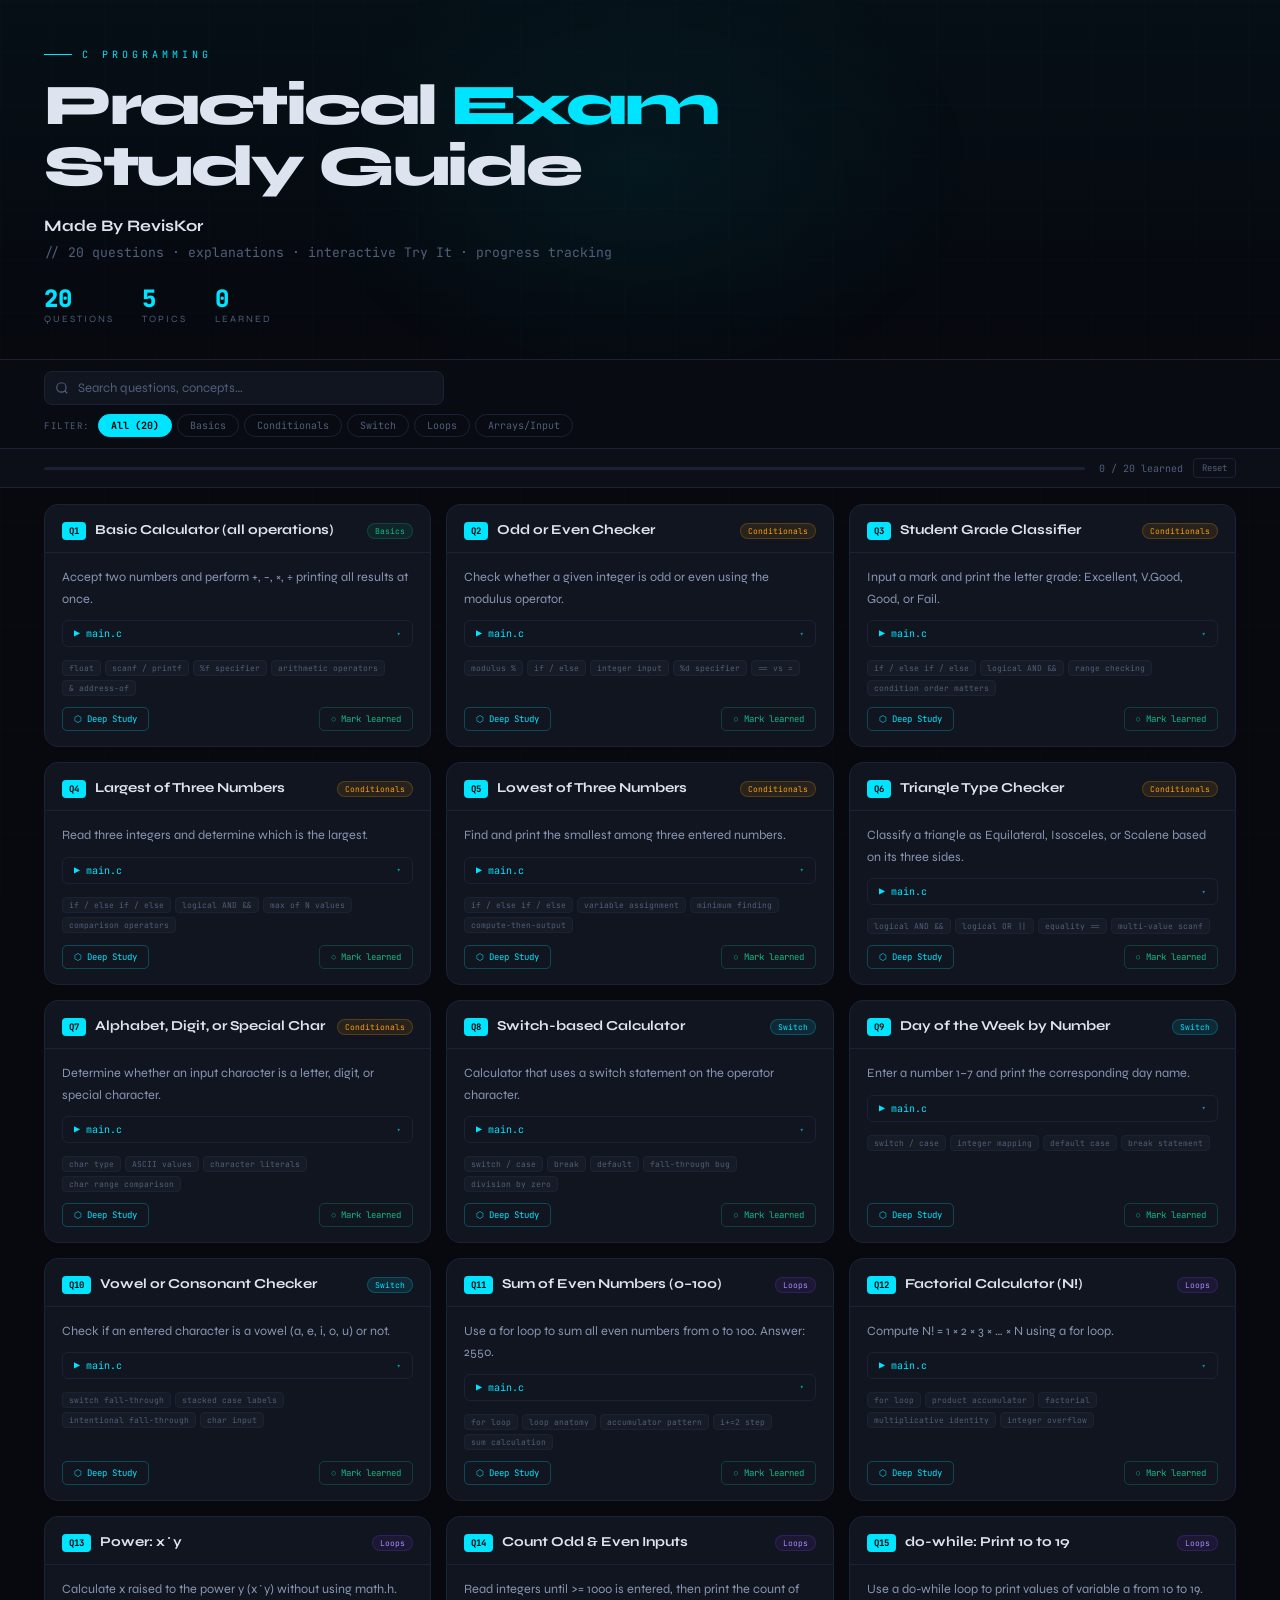
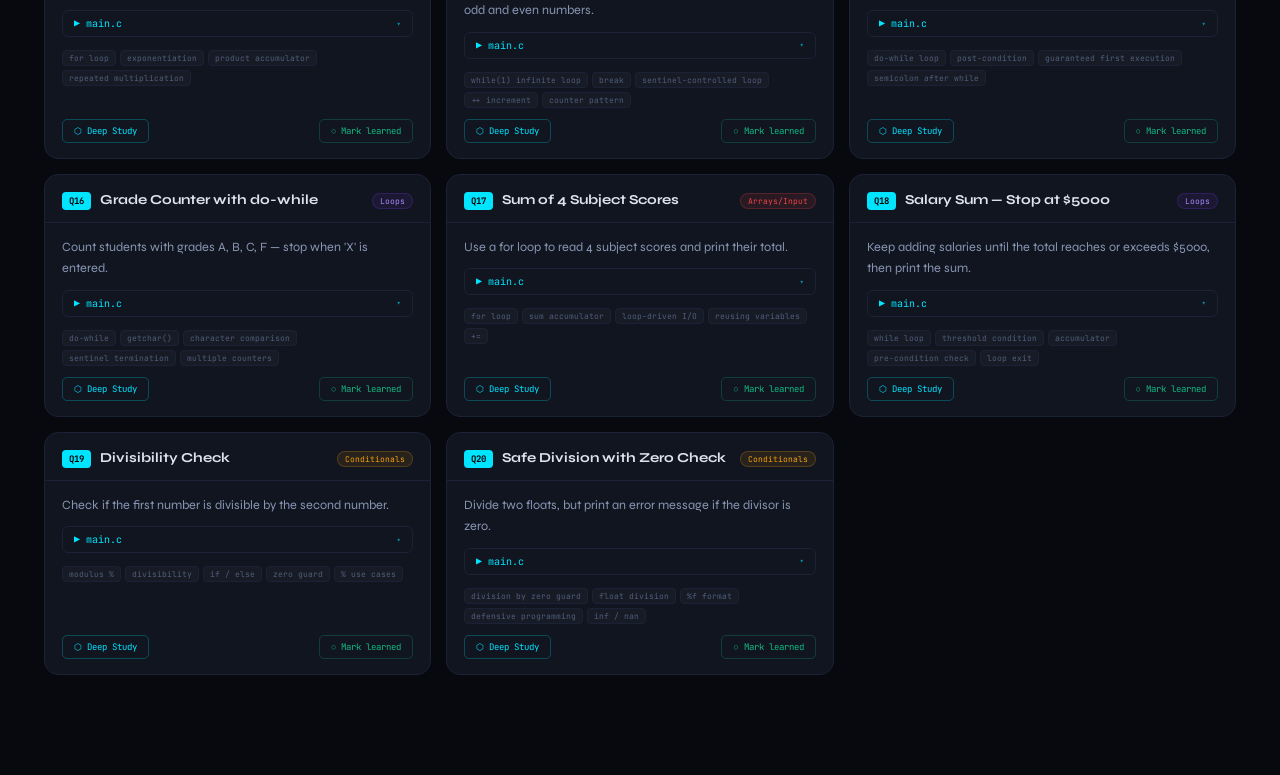
==== index.html @ c7978a9b "Rename c_interactive_web.html to index.html" ====
<!DOCTYPE html>
<html lang="en">
<head>
<meta charset="UTF-8">
<meta name="viewport" content="width=device-width, initial-scale=1.0, maximum-scale=1.0, user-scalable=no">
<title>C Programming — Practical Exam Study Guide</title>
<link rel="preconnect" href="https://fonts.googleapis.com">
<link rel="stylesheet" href="https://fonts.googleapis.com/css2?family=JetBrains+Mono:wght@300;400;600;700&family=Syne:wght@400;600;700;800&display=swap">
<style>
:root{
  --bg:#07090f;--surface:#0c0f18;--card:#111520;--border:#1c2236;--bhi:#2a344f;
  --accent:#00e5ff;--ad:rgba(0,229,255,.10);--a2:#7c3aed;--a3:#f59e0b;
  --green:#10b981;--red:#ef4444;--text:#dde4f0;--t2:#8896b3;--muted:#4f5e7a;
  --cbg:#070910;--r:14px;--rs:8px;
}
*{margin:0;padding:0;box-sizing:border-box}
html{scroll-behavior:smooth}
body{background:var(--bg);color:var(--text);font-family:'Syne',system-ui,sans-serif;min-height:100vh;overflow-x:hidden;-webkit-font-smoothing:antialiased;}
body::before{content:'';position:fixed;inset:0;background-image:linear-gradient(rgba(0,229,255,.016) 1px,transparent 1px),linear-gradient(90deg,rgba(0,229,255,.016) 1px,transparent 1px);background-size:52px 52px;pointer-events:none;z-index:0;}
body::after{content:'';position:fixed;top:-80px;left:50%;transform:translateX(-50%);width:700px;height:500px;background:radial-gradient(ellipse,rgba(0,229,255,.055) 0%,transparent 68%);pointer-events:none;z-index:0;}

/* HEADER */
header{position:relative;z-index:10;padding:48px 44px 34px;border-bottom:1px solid var(--border);background:linear-gradient(180deg,rgba(0,229,255,.03) 0%,transparent 100%);}
.eyebrow{font-family:'JetBrains Mono',monospace;font-size:10px;color:var(--accent);letter-spacing:4px;text-transform:uppercase;margin-bottom:14px;display:flex;align-items:center;gap:10px;}
.eyebrow::before{content:'';width:28px;height:1px;background:var(--accent);}
h1{font-size:clamp(2rem,5.5vw,3.6rem);font-weight:800;line-height:1.06;letter-spacing:-2.5px;}
h1 em{color:var(--accent);font-style:normal;}
.subtitle{margin-top:9px;color:var(--muted);font-size:.82rem;font-family:'JetBrains Mono',monospace;}
.stats-row{display:flex;gap:28px;margin-top:26px;flex-wrap:wrap;}
.stat{display:flex;flex-direction:column;gap:2px;}
.stat-num{font-size:1.5rem;font-weight:800;color:var(--accent);font-family:'JetBrains Mono',monospace;line-height:1;}
.stat-label{font-size:.6rem;color:var(--muted);letter-spacing:2px;text-transform:uppercase;}

/* TOOLBAR */
.toolbar{position:sticky;top:0;z-index:50;padding:11px 44px;border-bottom:1px solid var(--border);background:rgba(10,12,20,.94);backdrop-filter:blur(22px);-webkit-backdrop-filter:blur(22px);display:flex;flex-direction:column;gap:9px;}
.toolbar-top{display:flex;align-items:center;gap:8px;}
.search-wrap{position:relative;flex:1;max-width:400px;}
.search-wrap svg{position:absolute;left:11px;top:50%;transform:translateY(-50%);width:14px;height:14px;color:var(--muted);pointer-events:none;}
.search-input{width:100%;padding:8px 14px 8px 33px;background:var(--card);border:1px solid var(--border);border-radius:var(--rs);color:var(--text);font-family:'Syne',sans-serif;font-size:13px;outline:none;transition:border-color .2s,box-shadow .2s;}
.search-input::placeholder{color:var(--muted);}
.search-input:focus{border-color:var(--accent);box-shadow:0 0 0 2px var(--ad);}
.clear-btn{padding:7px 12px;background:transparent;border:1px solid var(--border);border-radius:var(--rs);color:var(--muted);font-family:'JetBrains Mono',monospace;font-size:10px;cursor:pointer;transition:all .2s;white-space:nowrap;display:none;align-items:center;gap:4px;}
.clear-btn.visible{display:flex;}
.clear-btn:hover{border-color:var(--red);color:var(--red);}
.filter-row{display:flex;gap:5px;flex-wrap:wrap;align-items:center;}
.filter-label{font-family:'JetBrains Mono',monospace;font-size:9px;color:var(--muted);letter-spacing:1.5px;margin-right:3px;}
.filter-btn{font-family:'JetBrains Mono',monospace;font-size:10px;padding:4px 12px;border-radius:20px;border:1px solid var(--border);background:transparent;color:var(--muted);cursor:pointer;transition:all .2s;white-space:nowrap;}
.filter-btn:hover{border-color:var(--accent);color:var(--accent);}
.filter-btn.active{background:var(--accent);color:#000;border-color:var(--accent);font-weight:700;}
.filter-btn[data-tag="basics"].active{background:#10b981;border-color:#10b981;}
.filter-btn[data-tag="conditionals"].active{background:#f59e0b;border-color:#f59e0b;}
.filter-btn[data-tag="switch"].active{background:#00e5ff;border-color:#00e5ff;}
.filter-btn[data-tag="loops"].active{background:#a78bfa;border-color:#a78bfa;}
.filter-btn[data-tag="arrays"].active{background:#ef4444;border-color:#ef4444;color:#fff;}

/* PROGRESS */
.prog-wrap{padding:0 44px;background:var(--surface);border-bottom:1px solid var(--border);position:relative;z-index:10;}
.prog-inner{display:flex;align-items:center;gap:10px;padding:9px 0;}
.prog-track{flex:1;height:3px;background:var(--border);border-radius:2px;overflow:hidden;}
.prog-fill{height:100%;background:linear-gradient(90deg,var(--accent),var(--a2));border-radius:2px;transition:width .6s cubic-bezier(.4,0,.2,1);width:0%;}
.prog-text{font-family:'JetBrains Mono',monospace;font-size:10px;color:var(--muted);white-space:nowrap;min-width:88px;text-align:right;}
.reset-btn{font-family:'JetBrains Mono',monospace;font-size:9px;padding:3px 8px;background:transparent;border:1px solid var(--border);border-radius:4px;color:var(--muted);cursor:pointer;transition:all .2s;}
.reset-btn:hover{border-color:var(--red);color:var(--red);}
.results-meta{padding:8px 44px 0;font-family:'JetBrains Mono',monospace;font-size:9.5px;color:var(--muted);position:relative;z-index:10;display:none;}

/* GRID */
main{position:relative;z-index:10;padding:16px 44px 100px;max-width:1480px;margin:0 auto;}
.grid{display:grid;grid-template-columns:repeat(auto-fill,minmax(340px,1fr));gap:15px;}
.empty-state{grid-column:1/-1;text-align:center;padding:80px 20px;color:var(--muted);font-size:.9rem;}

/* CARD */
.q-card{background:var(--card);border:1px solid var(--border);border-radius:var(--r);overflow:hidden;transition:transform .28s cubic-bezier(.22,.61,.36,1),border-color .28s,box-shadow .28s;animation:fadeUp .38s ease both;display:flex;flex-direction:column;}
.q-card:hover{transform:translateY(-3px);border-color:rgba(0,229,255,.28);box-shadow:0 0 44px rgba(0,229,255,.06);}
.q-card.learned{border-color:rgba(16,185,129,.42);}
.q-card.learned .q-num{background:var(--green);}
@keyframes fadeUp{from{opacity:0;transform:translateY(12px);}to{opacity:1;transform:translateY(0);}}
.q-header{padding:15px 17px 12px;border-bottom:1px solid var(--border);display:flex;align-items:flex-start;gap:9px;}
.q-num{font-family:'JetBrains Mono',monospace;font-size:9px;font-weight:700;background:var(--accent);color:#000;padding:3px 7px;border-radius:4px;flex-shrink:0;margin-top:2px;transition:background .3s;}
.q-title{font-size:.855rem;font-weight:700;line-height:1.4;flex:1;}
.q-tag{font-family:'JetBrains Mono',monospace;font-size:8px;padding:2px 7px;border-radius:20px;flex-shrink:0;margin-top:3px;white-space:nowrap;}
.tag-basics{background:rgba(16,185,129,.1);color:#10b981;border:1px solid rgba(16,185,129,.22);}
.tag-conditionals{background:rgba(245,158,11,.1);color:#f59e0b;border:1px solid rgba(245,158,11,.22);}
.tag-loops{background:rgba(124,58,237,.1);color:#a78bfa;border:1px solid rgba(124,58,237,.22);}
.tag-switch{background:rgba(0,229,255,.1);color:var(--accent);border:1px solid rgba(0,229,255,.22);}
.tag-arrays{background:rgba(239,68,68,.1);color:#ef4444;border:1px solid rgba(239,68,68,.22);}
.q-body{padding:13px 17px 15px;display:flex;flex-direction:column;flex:1;}
.brief{font-size:.79rem;color:var(--t2);line-height:1.7;margin-bottom:11px;}
.code-toggle{width:100%;background:transparent;border:1px solid var(--border);color:var(--accent);font-family:'JetBrains Mono',monospace;font-size:10px;padding:6px 11px;border-radius:6px;cursor:pointer;text-align:left;display:flex;align-items:center;gap:7px;transition:all .2s;margin-bottom:6px;}
.code-toggle:hover{background:var(--ad);border-color:var(--accent);}
.code-toggle .caret{transition:transform .28s;margin-left:auto;font-size:9px;opacity:.6;}
.code-toggle.open .caret{transform:rotate(180deg);}
.code-block{display:none;background:var(--cbg);border:1px solid var(--border);border-radius:var(--rs);overflow:hidden;margin-bottom:7px;}
.code-block.visible{display:block;animation:slideDown .2s ease;}
@keyframes slideDown{from{opacity:0;transform:translateY(-5px);}to{opacity:1;transform:translateY(0);}}
.code-bar{background:#05070d;padding:6px 11px;display:flex;align-items:center;gap:6px;border-bottom:1px solid var(--border);}
.dot{width:8px;height:8px;border-radius:50%;}
.dot-r{background:#ff5f56;}.dot-y{background:#ffbd2e;}.dot-g{background:#27c93f;}
.code-fname{font-family:'JetBrains Mono',monospace;font-size:9px;color:var(--muted);margin-left:3px;}
.copy-btn{margin-left:auto;font-family:'JetBrains Mono',monospace;font-size:9px;padding:2px 7px;background:transparent;border:1px solid var(--border);border-radius:3px;color:var(--muted);cursor:pointer;transition:all .2s;}
.copy-btn:hover{color:var(--accent);border-color:var(--accent);}
.copy-btn.copied{color:var(--green);border-color:var(--green);}
pre{padding:12px 13px;overflow-x:auto;font-family:'JetBrains Mono',monospace;font-size:11px;line-height:1.75;color:#cdd6f4;-webkit-overflow-scrolling:touch;}
.kw{color:#cba6f7;font-weight:600;}.fn{color:#89b4fa;}.str{color:#a6e3a1;}.num{color:#fab387;}.cm{color:#585b70;font-style:italic;}.type{color:#f38ba8;}
.concepts{margin-top:7px;display:flex;flex-wrap:wrap;gap:4px;}
.concept{font-family:'JetBrains Mono',monospace;font-size:8px;padding:2px 6px;background:rgba(255,255,255,.022);border:1px solid var(--border);border-radius:4px;color:var(--muted);cursor:default;transition:color .2s,border-color .2s;}
.concept:hover{color:var(--accent);border-color:rgba(0,229,255,.28);}
.card-actions{display:flex;gap:5px;margin-top:auto;padding-top:11px;}
.detail-btn,.learn-btn{font-family:'JetBrains Mono',monospace;font-size:9px;padding:5px 11px;background:transparent;border-radius:5px;cursor:pointer;transition:all .2s;display:inline-flex;align-items:center;gap:4px;}
.detail-btn{border:1px solid rgba(0,229,255,.25);color:var(--accent);}
.detail-btn:hover{background:var(--ad);}
.learn-btn{border:1px solid rgba(16,185,129,.25);color:var(--green);margin-left:auto;}
.learn-btn:hover{background:rgba(16,185,129,.07);}
.learn-btn.active{background:rgba(16,185,129,.13);border-color:var(--green);}

/* MODAL */
.modal-overlay{display:none;position:fixed;inset:0;background:rgba(0,0,0,.88);backdrop-filter:blur(16px);-webkit-backdrop-filter:blur(16px);z-index:200;overflow-y:auto;}
.modal-overlay.active{display:block;}
.modal-wrap{min-height:100%;display:flex;align-items:flex-start;justify-content:center;padding:0;}
@media(min-width:860px){.modal-wrap{align-items:center;padding:20px;}}
.modal{background:var(--card);border:1px solid var(--bhi);width:100%;min-height:100vh;animation:modalIn .25s cubic-bezier(.22,.61,.36,1);display:flex;flex-direction:column;}
@media(min-width:860px){.modal{border-radius:18px;max-width:1060px;min-height:auto;max-height:92vh;overflow:hidden;}}
@keyframes modalIn{from{opacity:0;transform:scale(.97) translateY(10px);}to{opacity:1;transform:scale(1) translateY(0);}}

/* modal header */
.m-hdr{padding:16px 22px 13px;border-bottom:1px solid var(--border);display:flex;align-items:center;gap:10px;flex-shrink:0;background:var(--card);position:sticky;top:0;z-index:5;}
.m-qnum{font-family:'JetBrains Mono',monospace;font-size:9px;color:var(--accent);letter-spacing:2px;white-space:nowrap;}
.m-title{font-size:.95rem;font-weight:700;flex:1;line-height:1.3;}
.m-nav{font-family:'JetBrains Mono',monospace;font-size:9px;padding:5px 9px;background:transparent;border:1px solid var(--border);border-radius:5px;color:var(--muted);cursor:pointer;transition:all .2s;white-space:nowrap;}
.m-nav:hover{border-color:var(--accent);color:var(--accent);}
.m-nav:disabled{opacity:.2;cursor:not-allowed;}
.m-close{background:transparent;border:1px solid var(--border);color:var(--muted);width:30px;height:30px;border-radius:var(--rs);cursor:pointer;font-size:14px;display:flex;align-items:center;justify-content:center;flex-shrink:0;transition:all .2s;}
.m-close:hover{color:var(--text);border-color:var(--text);}

/* modal two-col */
.m-body{display:flex;flex:1;overflow:hidden;min-height:0;}
@media(max-width:859px){.m-body{flex-direction:column;overflow:visible;}}

/* left — explanation */
.m-left{flex:1;padding:20px 22px;overflow-y:auto;border-right:1px solid var(--border);}
@media(max-width:859px){.m-left{border-right:none;border-bottom:1px solid var(--border);overflow:visible;}}

/* section titles */
.sec{font-family:'JetBrains Mono',monospace;font-size:8px;letter-spacing:3px;text-transform:uppercase;color:var(--accent);margin-bottom:8px;margin-top:20px;display:flex;align-items:center;gap:8px;}
.sec:first-child{margin-top:0;}
.sec::after{content:'';flex:1;height:1px;background:var(--border);}

/* explanation text */
.expl{font-size:.83rem;color:var(--t2);line-height:1.9;}
.expl strong{color:var(--text);font-weight:600;}
.expl code{font-family:'JetBrains Mono',monospace;font-size:.77rem;background:rgba(0,229,255,.07);padding:1px 5px;border-radius:3px;color:var(--accent);}

/* what happens box */
.what-box{margin-top:12px;padding:13px 15px;background:rgba(0,229,255,.04);border:1px solid rgba(0,229,255,.12);border-radius:var(--rs);border-left:3px solid var(--accent);}
.what-box-title{font-family:'JetBrains Mono',monospace;font-size:8.5px;color:var(--accent);letter-spacing:2px;text-transform:uppercase;margin-bottom:8px;}
.what-box p{font-size:.79rem;color:var(--t2);line-height:1.8;margin-bottom:6px;}
.what-box p:last-child{margin-bottom:0;}
.what-box code{font-family:'JetBrains Mono',monospace;font-size:.75rem;background:rgba(0,229,255,.08);padding:1px 4px;border-radius:3px;color:var(--accent);}

/* annotated breakdown */
.breakdown{display:flex;flex-direction:column;gap:4px;margin-top:10px;}
.bk{display:grid;grid-template-columns:auto 1fr;gap:0;border-radius:8px;overflow:hidden;border:1px solid var(--border);transition:border-color .2s;}
.bk:hover{border-color:rgba(0,229,255,.22);}
.bk-code{font-family:'JetBrains Mono',monospace;font-size:10px;color:var(--accent);background:rgba(0,229,255,.05);padding:8px 11px;white-space:nowrap;border-right:1px solid var(--border);}
.bk-text{font-size:.77rem;color:var(--t2);line-height:1.6;padding:8px 12px;}
.bk-text strong{color:var(--text);font-weight:600;}
.bk-text code{font-family:'JetBrains Mono',monospace;font-size:.72rem;background:rgba(0,229,255,.07);padding:1px 4px;border-radius:3px;color:var(--accent);}

/* common mistakes box */
.mistakes{margin-top:12px;padding:12px 14px;background:rgba(239,68,68,.04);border:1px solid rgba(239,68,68,.15);border-radius:var(--rs);border-left:3px solid var(--red);}
.mistakes-title{font-family:'JetBrains Mono',monospace;font-size:8.5px;color:var(--red);letter-spacing:2px;text-transform:uppercase;margin-bottom:7px;}
.mistake-row{display:flex;gap:8px;margin-bottom:6px;align-items:flex-start;}
.mistake-row:last-child{margin-bottom:0;}
.mistake-x{color:var(--red);font-size:11px;flex-shrink:0;margin-top:1px;}
.mistake-txt{font-size:.76rem;color:var(--t2);line-height:1.6;}
.mistake-txt code{font-family:'JetBrains Mono',monospace;font-size:.72rem;background:rgba(239,68,68,.08);padding:1px 4px;border-radius:3px;color:#fc8a8a;}

/* syntax tip */
.syn{margin-top:12px;padding:12px 14px;background:rgba(124,58,237,.06);border:1px solid rgba(124,58,237,.18);border-radius:var(--rs);border-left:3px solid var(--a2);}
.syn-lbl{font-family:'JetBrains Mono',monospace;font-size:8.5px;color:#a78bfa;letter-spacing:2px;text-transform:uppercase;margin-bottom:5px;}
.syn-txt{font-size:.78rem;color:var(--t2);line-height:1.75;}
.syn-txt code{font-family:'JetBrains Mono',monospace;font-size:.73rem;background:rgba(124,58,237,.12);padding:1px 4px;border-radius:3px;color:#c4b5fd;}

/* concepts row */
.concepts-m{display:flex;flex-wrap:wrap;gap:4px;margin-top:10px;}

/* output box */
.out-box{margin-top:10px;padding:10px 12px;background:rgba(16,185,129,.04);border:1px solid rgba(16,185,129,.14);border-radius:var(--rs);}
.out-lbl{font-family:'JetBrains Mono',monospace;font-size:8.5px;color:var(--green);letter-spacing:2px;text-transform:uppercase;margin-bottom:5px;}
.out-txt{font-family:'JetBrains Mono',monospace;font-size:10.5px;color:var(--green);line-height:1.65;white-space:pre-wrap;}

/* modal footer */
.m-foot{padding:10px 22px;border-top:1px solid var(--border);display:flex;align-items:center;gap:8px;flex-shrink:0;background:var(--card);}
.m-foot .learn-btn{font-size:10px;padding:6px 14px;}

/* right panel */
.m-right{width:440px;flex-shrink:0;display:flex;flex-direction:column;overflow:hidden;background:var(--cbg);}
@media(max-width:1059px){.m-right{width:360px;}}
@media(max-width:859px){.m-right{width:100%;min-height:520px;}}

/* code panel header */
.code-panel-hdr{padding:9px 13px;border-bottom:1px solid var(--border);display:flex;align-items:center;gap:7px;flex-shrink:0;background:#05070d;}
.code-panel-fname{font-family:'JetBrains Mono',monospace;font-size:9px;color:var(--muted);flex:1;}
.cp-btn{font-family:'JetBrains Mono',monospace;font-size:8.5px;padding:3px 9px;background:transparent;border:1px solid var(--border);border-radius:4px;color:var(--muted);cursor:pointer;transition:all .2s;}
.cp-btn:hover{border-color:var(--accent);color:var(--accent);}

/* code display */
.code-display{flex:1;overflow-y:auto;padding:14px;}
.code-display pre{font-family:'JetBrains Mono',monospace;font-size:11.5px;line-height:1.85;color:#cdd6f4;white-space:pre;}

/* TRY IT section */
.tryit-panel{border-top:1px solid var(--border);flex-shrink:0;background:var(--surface);}
.tryit-hdr{padding:8px 13px;display:flex;align-items:center;gap:8px;border-bottom:1px solid var(--border);cursor:pointer;user-select:none;}
.tryit-hdr-lbl{font-family:'JetBrains Mono',monospace;font-size:9px;color:var(--a3);letter-spacing:2px;text-transform:uppercase;flex:1;}
.tryit-hdr-icon{font-size:11px;color:var(--a3);transition:transform .25s;}
.tryit-hdr-icon.open{transform:rotate(180deg);}
.tryit-body{display:none;padding:12px 13px;display:flex;flex-direction:column;gap:9px;}
.tryit-body.hidden{display:none;}

/* input row */
.ti-row{display:flex;flex-direction:column;gap:4px;}
.ti-label{font-family:'JetBrains Mono',monospace;font-size:9px;color:var(--muted);letter-spacing:1px;}
.ti-input{background:var(--card);border:1px solid var(--border);border-radius:5px;color:var(--text);font-family:'JetBrains Mono',monospace;font-size:12px;padding:7px 10px;outline:none;transition:border-color .2s;width:100%;}
.ti-input:focus{border-color:var(--accent);}
.ti-input[type=range]{padding:4px 0;border:none;background:transparent;cursor:pointer;accent-color:var(--accent);}
.ti-select{background:var(--card);border:1px solid var(--border);border-radius:5px;color:var(--text);font-family:'JetBrains Mono',monospace;font-size:11px;padding:6px 9px;outline:none;cursor:pointer;width:100%;}

/* run button */
.ti-run{width:100%;padding:8px;background:linear-gradient(135deg,rgba(0,229,255,.12),rgba(124,58,237,.12));border:1px solid rgba(0,229,255,.3);border-radius:6px;color:var(--accent);font-family:'JetBrains Mono',monospace;font-size:10px;cursor:pointer;transition:all .2s;letter-spacing:1px;}
.ti-run:hover{background:linear-gradient(135deg,rgba(0,229,255,.2),rgba(124,58,237,.2));box-shadow:0 0 16px rgba(0,229,255,.1);}

/* output terminal */
.ti-terminal{background:#03040a;border:1px solid var(--border);border-radius:6px;padding:10px 12px;font-family:'JetBrains Mono',monospace;font-size:11px;color:var(--green);line-height:1.75;min-height:58px;white-space:pre-wrap;display:none;}
.ti-terminal.visible{display:block;animation:slideDown .18s ease;}

/* notes */
.notes-wrap{border-top:1px solid var(--border);flex-shrink:0;}
.notes-lbl{padding:7px 13px;font-family:'JetBrains Mono',monospace;font-size:8.5px;color:var(--muted);letter-spacing:2px;border-bottom:1px solid var(--border);background:#04050c;}
.notes-ta{width:100%;background:#04050c;border:none;color:var(--t2);font-family:'JetBrains Mono',monospace;font-size:11px;line-height:1.7;padding:9px 13px;resize:none;outline:none;height:72px;}
.notes-ta::placeholder{color:var(--muted);}

/* BACK TO TOP */
.btt{position:fixed;bottom:22px;right:22px;width:38px;height:38px;background:var(--card);border:1px solid var(--border);border-radius:50%;cursor:pointer;display:flex;align-items:center;justify-content:center;color:var(--accent);font-size:16px;transition:all .3s;z-index:100;opacity:0;pointer-events:none;transform:translateY(8px);}
.btt.visible{opacity:1;pointer-events:auto;transform:translateY(0);}
.btt:hover{background:var(--accent);color:#000;}

/* TOAST */
.toast{position:fixed;bottom:66px;left:50%;transform:translateX(-50%) translateY(6px);background:var(--card);border:1px solid var(--green);color:var(--green);font-family:'JetBrains Mono',monospace;font-size:10.5px;padding:7px 14px;border-radius:6px;opacity:0;pointer-events:none;transition:all .22s;z-index:400;white-space:nowrap;}
.toast.show{opacity:1;transform:translateX(-50%) translateY(0);}

::-webkit-scrollbar{width:4px;height:4px;}
::-webkit-scrollbar-track{background:transparent;}
::-webkit-scrollbar-thumb{background:var(--border);border-radius:3px;}

@media(max-width:768px){
  header,.toolbar,.prog-wrap,.results-meta,main{padding-left:16px;padding-right:16px;}
  .grid{grid-template-columns:1fr;gap:11px;}
  main{padding-top:13px;padding-bottom:90px;}
  h1{letter-spacing:-1.5px;}
}
</style>
</head>
<body>

<header>
  <div class="eyebrow">C Programming</div>
  <h1>Practical <em>Exam</em><br>Study Guide</h1> <br>
  <h4>Made By RevisKor</h4>
  <p class="subtitle">// 20 questions · explanations · interactive Try It · progress tracking</p>
  <div class="stats-row">
    <div class="stat"><span class="stat-num">20</span><span class="stat-label">Questions</span></div>
    <div class="stat"><span class="stat-num">5</span><span class="stat-label">Topics</span></div>
    <div class="stat"><span class="stat-num" id="hdr-learned">0</span><span class="stat-label">Learned</span></div>
  </div>
</header>

<div class="toolbar">
  <div class="toolbar-top">
    <div class="search-wrap">
      <svg xmlns="http://www.w3.org/2000/svg" fill="none" viewBox="0 0 24 24" stroke="currentColor" stroke-width="2"><circle cx="11" cy="11" r="8"/><path d="m21 21-4.3-4.3"/></svg>
      <input type="text" class="search-input" id="search" placeholder='Search questions, concepts…'>
    </div>
    <button class="clear-btn" id="clear-btn" onclick="clearSearch()">✕ Clear</button>
  </div>
  <div class="filter-row">
    <span class="filter-label">FILTER:</span>
    <button class="filter-btn active" data-tag="all" onclick="filterCards('all',this)">All (20)</button>
    <button class="filter-btn" data-tag="basics" onclick="filterCards('basics',this)">Basics</button>
    <button class="filter-btn" data-tag="conditionals" onclick="filterCards('conditionals',this)">Conditionals</button>
    <button class="filter-btn" data-tag="switch" onclick="filterCards('switch',this)">Switch</button>
    <button class="filter-btn" data-tag="loops" onclick="filterCards('loops',this)">Loops</button>
    <button class="filter-btn" data-tag="arrays" onclick="filterCards('arrays',this)">Arrays/Input</button>
  </div>
</div>

<div class="prog-wrap">
  <div class="prog-inner">
    <div class="prog-track"><div class="prog-fill" id="prog-fill"></div></div>
    <span class="prog-text" id="prog-text">0 / 20 learned</span>
    <button class="reset-btn" onclick="resetProgress()">Reset</button>
  </div>
</div>
<div class="results-meta" id="results-meta"></div>

<main><div class="grid" id="grid"></div></main>

<!-- ══ MODAL ══ -->
<div class="modal-overlay" id="modal" onclick="onOverlayClick(event)">
  <div class="modal-wrap">
    <div class="modal" id="modal-box" onclick="event.stopPropagation()">
      <div class="m-hdr">
        <span class="m-qnum" id="m-qnum"></span>
        <span class="m-title" id="m-title"></span>
        <button class="m-nav" id="m-prev" onclick="navModal(-1)">← Prev</button>
        <button class="m-nav" id="m-next" onclick="navModal(1)">Next →</button>
        <button class="m-close" onclick="closeModal()">✕</button>
      </div>
      <div class="m-body">
        <!-- LEFT: deep explanation -->
        <div class="m-left" id="m-left"></div>
        <!-- RIGHT: code + try it -->
        <div class="m-right">
          <div class="code-panel-hdr">
            <span class="dot dot-r"></span><span class="dot dot-y"></span><span class="dot dot-g"></span>
            <span class="code-panel-fname" id="cp-fname">main.c</span>
            <button class="cp-btn" onclick="copyModalCode()">copy</button>
          </div>
          <div class="code-display" id="code-display"></div>
          <div class="tryit-panel">
            <div class="tryit-hdr" onclick="toggleTryIt()" id="tryit-hdr">
              <span class="tryit-hdr-lbl">⚡ Try It</span>
              <span class="tryit-hdr-icon" id="tryit-icon">▾</span>
            </div>
            <div class="tryit-body hidden" id="tryit-body"></div>
          </div>
          <div class="notes-wrap">
            <div class="notes-lbl">MY NOTES — auto-saved</div>
            <textarea class="notes-ta" id="notes-ta" placeholder="Write anything here — saved per question…"></textarea>
          </div>
        </div>
      </div>
      <div class="m-foot">
        <button class="learn-btn" id="m-learn" onclick="toggleLearnedModal()">○ Mark as learned</button>
        <span style="flex:1"></span>
        <span style="font-family:'JetBrains Mono',monospace;font-size:9px;color:var(--muted);">← → navigate &nbsp;·&nbsp; Esc close</span>
      </div>
    </div>
  </div>
</div>

<button class="btt" id="btt">↑</button>
<div class="toast" id="toast"></div>

<script>
/* ═══════════════════════════════════════════════════════
   DATA — 20 questions, each with deep beginner explanations
   and a tryIt config for the interactive panel
═══════════════════════════════════════════════════════ */
const Q = [
  {
    num:1, title:"Basic Calculator (all operations)", tag:"basics", tagLabel:"Basics",
    brief:"Accept two numbers and perform +, −, ×, ÷ printing all results at once.",
    concepts:["float","scanf / printf","%f specifier","arithmetic operators","& address-of"],

    explanation:`
<p>Before we write any code, let's understand the <strong>goal</strong>: the user types two numbers, and the program spits out what happens when you add, subtract, multiply, and divide them. Simple — but there are many small details to get right.</p>

<p><strong>Why float, not int?</strong> If you used <code>int</code> (whole numbers) and divided 10 by 3, C would give you <code>3</code> — it just chops off the decimal part. By using <code>float</code>, we get <code>3.333333</code>, which is the real mathematical answer. Always use <code>float</code> when your answer might have a decimal point.</p>

<p><strong>What is scanf?</strong> <code>printf</code> sends text <em>to</em> the screen. <code>scanf</code> reads text <em>from</em> the keyboard. When you write <code>scanf("%f", &a)</code>, the <code>%f</code> tells scanf "expect a decimal number", and the <code>&a</code> means "put it in the memory slot called a". The <code>&</code> symbol is called the address-of operator — without it, scanf has no idea where to store the value and your program will likely crash.</p>

<p><strong>Why declare all variables at the top?</strong> In C89 (the standard you're learning), you <em>must</em> declare all variables before any other statements in a block. This is a rule of the language — write all your <code>float</code> and <code>int</code> declarations at the very top of <code>main()</code>.</p>`,

    whatHappens:[
      "The program starts and hits the first <code>printf</code> — this prints the prompt text to the screen.",
      "It reaches <code>scanf(\"%f\", &a)</code> — the program <strong>pauses</strong> and waits for you to type a number. When you press Enter, the value is stored in variable <code>a</code>.",
      "Same happens for <code>b</code>.",
      "Then the four arithmetic expressions are computed and stored: <code>sum = a + b</code>, <code>sub = a - b</code>, etc.",
      "Finally, four <code>printf</code> calls each print one result. <code>%f</code> is replaced with the actual float value."
    ],

    breakdown:[
      { code:"float a, b, sum, sub, mul, divide;", text:"Declares six float variables in one line. They all start with garbage values (whatever is in memory) — that's fine, because we fill them before using them." },
      { code:'printf("Enter first number: ");',    text:"Prints a message to the screen. Notice there is NO <code>\\n</code> at the end — the cursor stays on the same line so the user types right after the colon." },
      { code:'scanf("%f", &a);',                   text:"Reads one decimal number from keyboard and stores it in <code>a</code>. The <code>&</code> gives scanf the memory address of <code>a</code>. Without <code>&</code> it's a classic bug." },
      { code:"sum = a + b;",                       text:"The <code>+</code> operator adds two floats. C evaluates the right side first, then copies the result into <code>sum</code> on the left." },
      { code:"divide = a / b;",                    text:"Float division. If both were <code>int</code>, this would truncate. Because they're <code>float</code>, you get the full decimal answer." },
      { code:'printf("sum = %f\\n", sum);',        text:"<code>%f</code> is a placeholder replaced by the value of <code>sum</code>. <code>\\n</code> moves the cursor to the next line after printing." },
    ],

    mistakes:[
      { text:"Writing <code>scanf(\"%f\", a)</code> without the <code>&</code> — scanf needs the address, not the value. The program will crash or behave randomly." },
      { text:"Using <code>%d</code> instead of <code>%f</code> for floats — <code>%d</code> is for integers. Mixing format specifiers gives completely wrong output." },
      { text:"Initializing to 0 unnecessarily — it's fine but not required when you assign a value before using it." },
    ],

    syntaxTip:"<code>%f</code> prints 6 decimal places by default. Use <code>%.2f</code> to show exactly 2 (like money). Use <code>%e</code> for scientific notation. The letter after <code>%</code> must match the variable type: <code>%d</code>=int, <code>%f</code>=float, <code>%c</code>=char.",

    output:"Enter first number: 10\nEnter second number: 3\nsum      = 13.000000\nsubtract = 7.000000\nmultiply = 30.000000\ndivide   = 3.333333",

    rawCode:`#include <stdio.h>

int main() {
    float a, b, sum, sub, mul, divide;

    printf("Enter first number: ");
    scanf("%f", &a);
    printf("Enter second number: ");
    scanf("%f", &b);

    sum    = a + b;
    sub    = a - b;
    mul    = a * b;
    divide = a / b;

    printf("sum      = %f\\n", sum);
    printf("subtract = %f\\n", sub);
    printf("multiply = %f\\n", mul);
    printf("divide   = %f\\n", divide);

    return 0;
}`,

    tryIt:{
      desc:"Change the two numbers and see all four results update live.",
      inputs:[
        { id:"ti_a", label:"First number (a)", type:"number", default:10, step:"any" },
        { id:"ti_b", label:"Second number (b)", type:"number", default:3, step:"any" },
      ],
      run(vals){
        const a = parseFloat(vals.ti_a)||0, b = parseFloat(vals.ti_b)||0;
        if(b===0) return `sum      = ${(a+0).toFixed(6)}\nsubtract = ${(a-0).toFixed(6)}\nmultiply = ${(a*0).toFixed(6)}\ndivide   = [ERROR: can't divide by zero]`;
        return `sum      = ${(a+b).toFixed(6)}\nsubtract = ${(a-b).toFixed(6)}\nmultiply = ${(a*b).toFixed(6)}\ndivide   = ${(a/b).toFixed(6)}`;
      }
    }
  },

  {
    num:2, title:"Odd or Even Checker", tag:"conditionals", tagLabel:"Conditionals",
    brief:"Check whether a given integer is odd or even using the modulus operator.",
    concepts:["modulus %","if / else","integer input","%d specifier","== vs ="],

    explanation:`
<p>This program teaches two fundamental ideas: the <strong>modulus operator</strong> and the <strong>if/else statement</strong>.</p>

<p><strong>What does % actually do?</strong> The <code>%</code> operator gives you the <em>remainder</em> after dividing two integers. Think of it like long division from school — you divide and keep the leftover. For example: <code>7 ÷ 2 = 3 remainder 1</code>, so <code>7 % 2 = 1</code>. And <code>8 ÷ 2 = 4 remainder 0</code>, so <code>8 % 2 = 0</code>. If the remainder is zero, the number divided perfectly — it's even. If there's any remainder, it's odd.</p>

<p><strong>What is if/else?</strong> It's a decision. The computer checks a condition — is it true or false? If true, it runs the first block. If false, it skips to <code>else</code> and runs that instead. Only one path ever runs — never both.</p>

<p><strong>The most important distinction in C: <code>=</code> vs <code>==</code></strong>. A single equals sign <code>=</code> is <em>assignment</em> — it puts a value into a variable. Two equals signs <code>==</code> is <em>comparison</em> — it checks whether two values are the same and gives back true or false. Writing <code>if (num % 2 = 0)</code> instead of <code>== 0</code> is one of the most common beginner bugs in C.</p>`,

    whatHappens:[
      "<code>scanf</code> reads the integer into <code>num</code>.",
      "C evaluates <code>num % 2</code> — the remainder when divided by 2.",
      "The <code>if</code> condition checks: is that remainder equal to zero?",
      "If yes (even): the first printf runs. The else is completely skipped.",
      "If no (odd): the if body is skipped, and the else printf runs instead."
    ],

    breakdown:[
      { code:"int num;",            text:"Declares an integer variable. Integers hold whole numbers only: ...-2, -1, 0, 1, 2... No decimals." },
      { code:'scanf("%d", &num);',  text:"<code>%d</code> reads a decimal integer. Always <code>%d</code> for <code>int</code>, <code>%f</code> for <code>float</code>. Don't mix them up!" },
      { code:"num % 2",             text:"The modulus. Result is always 0 or 1 for any integer divided by 2. Zero means divisible, one means not." },
      { code:"if (num % 2 == 0)",   text:"<code>==</code> is comparison (two equal signs). The whole condition evaluates to 1 (true) or 0 (false). The if only runs when it's 1." },
      { code:"else",                text:"No condition needed here — else is the automatic fallback. If the if-condition was false, else runs." },
    ],

    mistakes:[
      { text:"Using <code>=</code> instead of <code>==</code> inside the if: <code>if (num % 2 = 0)</code> — this tries to assign 0 to an expression, which is a compile error or unpredictable behavior." },
      { text:"Using <code>%</code> with floats — modulus only works with integers. <code>3.5 % 2</code> is a compile error." },
    ],

    syntaxTip:"<code>if</code> and <code>else</code> with single-statement bodies don't need curly braces <code>{}</code>, but adding them anyway is safer. If you ever add a second statement without adding braces, the second line won't be part of the if — a very sneaky bug.",

    output:"Enter a number: 7\nThe number is odd",

    rawCode:`#include <stdio.h>

int main() {
    int num;
    printf("Enter a number: ");
    scanf("%d", &num);

    if (num % 2 == 0)
        printf("The number is even\\n");
    else
        printf("The number is odd\\n");

    return 0;
}`,

    tryIt:{
      desc:"Type any integer and see immediately whether it's odd or even.",
      inputs:[
        { id:"ti_n", label:"Enter a number", type:"number", default:7 }
      ],
      run(v){
        const n = Math.trunc(parseFloat(v.ti_n)||0);
        return `The number ${n} is ${n%2===0?'even':'odd'}\n(${n} % 2 = ${Math.abs(n%2)})`;
      }
    }
  },

  {
    num:3, title:"Student Grade Classifier", tag:"conditionals", tagLabel:"Conditionals",
    brief:"Input a mark and print the letter grade: Excellent, V.Good, Good, or Fail.",
    concepts:["if / else if / else","logical AND &&","range checking","condition order matters"],

    explanation:`
<p>This program builds on simple if/else by introducing <strong>else if</strong> chains and the <strong>logical AND operator</strong>. The goal: categorize a number into one of four buckets.</p>

<p><strong>What is else if?</strong> Sometimes you have more than two possibilities. <code>else if</code> lets you chain additional conditions. C checks them one by one from top to bottom and runs <em>only the first one that is true</em>. Once a match is found, all remaining else-ifs and the final else are completely skipped.</p>

<p><strong>What is && (logical AND)?</strong> It means "both conditions must be true at the same time". To catch marks between 80 and 100, we need: the mark must be greater than 80 <em>AND</em> it must be less than or equal to 100. Writing just one condition isn't enough — <code>a > 80</code> alone would also be true for 200, 500, etc.</p>

<p><strong>Why does order matter?</strong> If you put the Fail check first, every mark below 50 would match it and stop — even marks that should be Good. Always put your most restrictive (highest range) condition first. C stops as soon as it finds a true condition.</p>`,

    whatHappens:[
      "User enters a mark, stored in <code>a</code>.",
      "First condition: is a between 81 and 100? If yes → Excellent. Done.",
      "Not excellent? Check: is a between 66 and 80? If yes → V.Good. Done.",
      "Still no match? Check: is a between 50 and 65? If yes → Good. Done.",
      "None of the above matched? The <code>else</code> catches it → Fail."
    ],

    breakdown:[
      { code:"if (100 >= a && a > 80)",         text:"<code>&&</code> joins two conditions. BOTH must be true. This catches marks 81–100. The order of conditions inside && doesn't matter mathematically, but the ordering of if/else if chains does." },
      { code:"else if (80 >= a && a > 65)",      text:"Only reached if the first if was false (a is not in 81-100). This catches 66–80. Notice: we don't need to re-check a <= 100 — we already know that from the first branch failing." },
      { code:"else if (65 >= a && a >= 50)",     text:"Note <code>>=</code> at 50 (inclusive) — a mark of exactly 50 gets Good, not Fail. The boundary choice matters!" },
      { code:"else printf(\"Fail\");",           text:"Catches everything left — any mark below 50. No condition needed; it's the automatic fallback." },
    ],

    mistakes:[
      { text:"Forgetting the second part of the range: writing just <code>if (a > 80)</code> instead of <code>if (100 >= a && a > 80)</code> — correct here because later conditions narrow it down, but unsafe in general." },
      { text:"Putting else before else if — <code>else</code> must always be last. The compiler will reject the code otherwise." },
      { text:"Using <code>&</code> instead of <code>&&</code> — a single <code>&</code> is a bitwise operation, not logical AND. Always use <code>&&</code> for conditions." },
    ],

    syntaxTip:"<code>&&</code> short-circuits: if the left side is false, C doesn't even evaluate the right side. This can matter if the right side has side effects, but for simple comparisons it just saves CPU time.",

    output:"Enter your mark: 75\nV.Good",

    rawCode:`#include <stdio.h>

int main() {
    int a;
    printf("Enter your mark: ");
    scanf("%d", &a);

    if (100 >= a && a > 80)
        printf("Excellent");
    else if (80 >= a && a > 65)
        printf("V.Good");
    else if (65 >= a && a >= 50)
        printf("Good");
    else
        printf("Fail");

    return 0;
}`,

    tryIt:{
      desc:"Enter a mark (0–100) and watch the grade update live.",
      inputs:[
        { id:"ti_m", label:"Mark (0 – 100)", type:"range", min:0, max:100, default:75 }
      ],
      run(v){
        const m = parseInt(v.ti_m);
        let g = m>80?'Excellent':m>65?'V.Good':m>=50?'Good':'Fail';
        return `Mark: ${m}\nGrade: ${g}`;
      }
    }
  },

  {
    num:4, title:"Largest of Three Numbers", tag:"conditionals", tagLabel:"Conditionals",
    brief:"Read three integers and determine which is the largest.",
    concepts:["if / else if / else","logical AND &&","max of N values","comparison operators"],

    explanation:`
<p>Finding the largest of three values is a classic algorithm problem. The key insight: you need to compare each candidate against <em>all</em> the others.</p>

<p><strong>Why can't you just compare two at a time?</strong> If you only checked <code>a > b</code>, you'd know a beats b — but a might still lose to c. You need to confirm a beats <em>both</em> b and c before calling a the winner.</p>

<p><strong>How the logic works:</strong> We have three branches. The first checks if <code>a</code> is bigger than both others. If that's true, a wins — no need to look further. If a doesn't win, we check b. If b doesn't win either, then c must be the largest (it's the only one left). This is why the final case is just <code>else</code> — it's guaranteed to be c if we got that far.</p>

<p><strong>What about ties?</strong> If a equals b and both are larger than c, the first condition <code>a > b</code> is false (they're equal, not greater). So the first branch fails. Then <code>b > a</code> is also false (also equal). So we fall to else — and c gets printed. In a real program you'd handle ties explicitly, but for the exam this logic is sufficient.</p>`,

    whatHappens:[
      "Three integers are read into a, b, c.",
      "First check: does <code>a > b AND a > c</code>? If both true → a is largest.",
      "Second check (only if first failed): does <code>b > a AND b > c</code>? If both true → b is largest.",
      "If both checks failed → c must be the largest (or tied for largest)."
    ],

    breakdown:[
      { code:"scanf(\"%d\", &a);",                text:"Three separate scanf calls, one for each variable. Each one waits for user input before continuing." },
      { code:"if (a > b && a > c)",               text:"a must beat BOTH b and c. Using <code>&&</code> means this only passes when both comparisons are true simultaneously." },
      { code:"else if (b > a && b > c)",          text:"Only evaluated when the first if failed — so we know a is NOT the largest. Now we check if b beats both a and c." },
      { code:"else printf(\"Third...\");",         text:"We don't need to check c explicitly. If neither a nor b is the largest, c must be. The else handles all remaining cases." },
    ],

    mistakes:[
      { text:"Writing <code>if (a > b > c)</code> — this doesn't mean 'a is greater than b and b is greater than c'. In C it evaluates left to right: first <code>a > b</code> gives 0 or 1, then compares that to c. Wrong!" },
      { text:"Forgetting to check against all other values: <code>if (a > b)</code> alone doesn't prove a > c." },
    ],

    syntaxTip:"In C, comparison operators return 1 (true) or 0 (false). They don't return booleans like some other languages. <code>&&</code> combines these: <code>1 && 1 = 1</code>, <code>1 && 0 = 0</code>, <code>0 && anything = 0</code>.",

    output:"Enter first number: 5\nEnter second number: 12\nEnter third number: 8\nSecond number is largest",

    rawCode:`#include <stdio.h>

int main() {
    int a, b, c;
    printf("Enter first number: ");  scanf("%d", &a);
    printf("Enter second number: "); scanf("%d", &b);
    printf("Enter third number: ");  scanf("%d", &c);

    if (a > b && a > c)
        printf("First number is largest\\n");
    else if (b > a && b > c)
        printf("Second number is largest\\n");
    else
        printf("Third number is largest\\n");

    return 0;
}`,

    tryIt:{
      desc:"Set three numbers and find out which is largest.",
      inputs:[
        { id:"ti_a", label:"First number (a)", type:"number", default:5 },
        { id:"ti_b", label:"Second number (b)", type:"number", default:12 },
        { id:"ti_c", label:"Third number (c)", type:"number", default:8 },
      ],
      run(v){
        const a=parseFloat(v.ti_a)||0, b=parseFloat(v.ti_b)||0, c=parseFloat(v.ti_c)||0;
        let res; if(a>b&&a>c)res='First'; else if(b>a&&b>c)res='Second'; else res='Third';
        return `a=${a}, b=${b}, c=${c}\n→ ${res} number is largest`;
      }
    }
  },

  {
    num:5, title:"Lowest of Three Numbers", tag:"conditionals", tagLabel:"Conditionals",
    brief:"Find and print the smallest among three entered numbers.",
    concepts:["if / else if / else","variable assignment","minimum finding","compute-then-output"],

    explanation:`
<p>This is the mirror of Q4 but for finding the <strong>minimum</strong>. There's also a new pattern here worth noting: instead of printing inside each branch, we <em>store the result in a variable first</em>, then print once at the end.</p>

<p><strong>Why store in a variable first?</strong> Imagine later you needed to use the minimum value in a calculation — not just print it. If you printed inside each if branch, you'd have to duplicate that calculation. By storing it in <code>lowest</code>, you compute once and can use the value as many times as you want after. This is called the <strong>"compute first, output once"</strong> pattern and it's a good habit.</p>

<p><strong>What does initializing to 0 mean?</strong> We write <code>int lowest = 0</code>. The value 0 doesn't matter here — it gets overwritten before we ever print it. Initializing to 0 is just good practice (variables in C start with garbage values if you don't set them).</p>`,

    whatHappens:[
      "Three numbers are read.",
      "The if chain runs: whichever is smallest gets its value copied into <code>lowest</code>.",
      "Only one branch runs — the others are skipped.",
      "After the if chain, the single <code>printf</code> prints whatever is now in <code>lowest</code>."
    ],

    breakdown:[
      { code:"int lowest = 0;",      text:"Declares and initializes <code>lowest</code>. We set it to 0 as a placeholder — it will be overwritten before printing." },
      { code:"if (a < b && a < c)",  text:"a must be less than BOTH others to be the minimum. If a=3, b=5, c=7: 3<5 AND 3<7 → both true → a wins." },
      { code:"lowest = a;",          text:"Assignment. The value of <code>a</code> is copied into <code>lowest</code>. The code doesn't print here — it just stores the result." },
      { code:'printf("lowest = %d", lowest);', text:"Prints exactly once, after all branches. The value of <code>lowest</code> was set by whichever branch ran." },
    ],

    mistakes:[
      { text:"Writing <code>lowest == a</code> inside the if body instead of <code>lowest = a</code> — double equals is comparison, single equals is assignment. Here you need assignment." },
    ],

    syntaxTip:"<code>%i</code> and <code>%d</code> are interchangeable for integers in printf/scanf. Most programmers use <code>%d</code>. The 'i' stands for integer and 'd' for decimal — both refer to base-10 integers.",

    output:"Enter num 1: 9\nEnter num 2: 3\nEnter num 3: 7\nlowest = 3",

    rawCode:`#include <stdio.h>

int main() {
    int a, b, c, lowest = 0;
    printf("Enter num 1: "); scanf("%i", &a);
    printf("Enter num 2: "); scanf("%i", &b);
    printf("Enter num 3: "); scanf("%i", &c);

    if (a < b && a < c)
        lowest = a;
    else if (b < a && b < c)
        lowest = b;
    else
        lowest = c;

    printf("lowest = %d", lowest);
    return 0;
}`,

    tryIt:{
      desc:"Enter three numbers — the smallest will be found.",
      inputs:[
        { id:"ti_a", label:"Number 1", type:"number", default:9 },
        { id:"ti_b", label:"Number 2", type:"number", default:3 },
        { id:"ti_c", label:"Number 3", type:"number", default:7 },
      ],
      run(v){
        const a=parseFloat(v.ti_a)||0,b=parseFloat(v.ti_b)||0,c=parseFloat(v.ti_c)||0;
        const mn=Math.min(a,b,c);
        return `Numbers: ${a}, ${b}, ${c}\nlowest = ${mn}`;
      }
    }
  },

  {
    num:6, title:"Triangle Type Checker", tag:"conditionals", tagLabel:"Conditionals",
    brief:"Classify a triangle as Equilateral, Isosceles, or Scalene based on its three sides.",
    concepts:["logical AND &&","logical OR ||","equality ==","multi-value scanf"],

    explanation:`
<p>This question introduces the <strong>OR operator (<code>||</code>)</strong> — the partner to AND. Where <code>&&</code> requires both conditions to be true, <code>||</code> only needs <em>one</em> to be true.</p>

<p><strong>Triangle types recap:</strong> Equilateral = all three sides equal. Isosceles = exactly two sides equal (any two). Scalene = no sides equal.</p>

<p><strong>Why check Equilateral first?</strong> If all three sides are equal, an equilateral triangle would also satisfy the isosceles condition (any two sides are equal). If we put isosceles first, equilateral triangles would be mislabeled. By checking equilateral first, C stops there and never reaches the isosceles branch.</p>

<p><strong>The isosceles check:</strong> There are three possible equal pairs — side1&side2, side1&side3, or side2&side3. We use <code>||</code> to check all three possibilities in one expression. If any pair matches, it's isosceles.</p>`,

    whatHappens:[
      "All three sides are read in a single scanf.",
      "First check: are all three equal? Uses && to confirm side1==side2 AND side2==side3.",
      "If not equilateral: is any pair equal? Three comparisons joined by ||.",
      "If no pair matches: all three sides are different → Scalene."
    ],

    breakdown:[
      { code:'scanf("%d%d%d", &s1,&s2,&s3)',       text:"Reading all three in one scanf. The format string has three <code>%d</code>s. scanf will grab the next integer for each one, separated by whitespace." },
      { code:"side1==side2 && side2==side3",         text:"If side1==side2 and side2==side3, then all three must be equal by transitivity. More elegant than checking all three pairs." },
      { code:"side1==side2 || side1==side3 || side2==side3", text:"|| chains: if ANY of these three comparisons is true, the whole condition is true → isosceles. Covers all possible equal pairs." },
      { code:"else printf(\"Scalene\")",             text:"If neither of the above matched, no sides are equal → scalene." },
    ],

    mistakes:[
      { text:"Checking isosceles before equilateral — an equilateral triangle has equal pairs too, so it would wrongly be called isosceles." },
      { text:"Using <code>|</code> instead of <code>||</code> — single pipe is bitwise OR, not logical OR. Use double pipe <code>||</code> for conditions." },
    ],

    syntaxTip:"<code>||</code> short-circuits too: if the first condition is true, C doesn't evaluate the rest. So <code>side1==side2 || side1==side3</code>: if side1==side2 is true, C skips the second check entirely.",

    output:"Enter three sides: 5 5 8\nIsosceles triangle.",

    rawCode:`#include <stdio.h>

int main() {
    int side1, side2, side3;
    printf("Enter three sides: ");
    scanf("%d%d%d", &side1, &side2, &side3);

    if (side1 == side2 && side2 == side3)
        printf("Equilateral triangle.");
    else if (side1==side2 || side1==side3 || side2==side3)
        printf("Isosceles triangle.");
    else
        printf("Scalene triangle.");

    return 0;
}`,

    tryIt:{
      desc:"Set the three sides and see the triangle type.",
      inputs:[
        { id:"ti_s1", label:"Side 1", type:"number", default:5, min:1 },
        { id:"ti_s2", label:"Side 2", type:"number", default:5, min:1 },
        { id:"ti_s3", label:"Side 3", type:"number", default:8, min:1 },
      ],
      run(v){
        const s1=parseFloat(v.ti_s1)||1,s2=parseFloat(v.ti_s2)||1,s3=parseFloat(v.ti_s3)||1;
        let t; if(s1==s2&&s2==s3)t='Equilateral'; else if(s1==s2||s1==s3||s2==s3)t='Isosceles'; else t='Scalene';
        return `Sides: ${s1}, ${s2}, ${s3}\n→ ${t} triangle`;
      }
    }
  },

  {
    num:7, title:"Alphabet, Digit, or Special Char", tag:"conditionals", tagLabel:"Conditionals",
    brief:"Determine whether an input character is a letter, digit, or special character.",
    concepts:["char type","ASCII values","character literals","char range comparison"],

    explanation:`
<p>This program introduces the <strong><code>char</code> data type</strong> and a critical insight: <strong>characters in C are secretly just numbers</strong>.</p>

<p><strong>What is ASCII?</strong> Every character on your keyboard has a number assigned to it — this is called the ASCII code. The letter 'a' is stored as 97, 'b' as 98, all the way to 'z' as 122. Uppercase 'A' is 65, up to 'Z' at 90. Digits '0' to '9' are 48 to 57. Because of this ordering, you can use comparison operators (<code>>=</code>, <code><=</code>) on characters just like on numbers.</p>

<p><strong>How does the range check work?</strong> <code>ch >= 'a' && ch <= 'z'</code> checks if the character's ASCII value falls between 97 and 122 inclusive. If ch is 'm' (109), then 109>=97 is true AND 109<=122 is true → it's a lowercase letter. This works because the letters are consecutive in ASCII.</p>

<p><strong>Why check both cases?</strong> Uppercase and lowercase letters are in different ASCII ranges (65-90 and 97-122) with a gap between them. We use <code>||</code> to accept either range as a valid letter.</p>`,

    whatHappens:[
      "<code>scanf(\"%c\", &ch)</code> reads exactly one character from the keyboard.",
      "First if: checks if ch falls in lowercase (97–122) OR uppercase (65–90) range.",
      "Second else if: checks if ch is between '0' and '9' (ASCII 48–57).",
      "The else catches everything else — punctuation, spaces, symbols — all are special characters."
    ],

    breakdown:[
      { code:'scanf("%c", &ch)',          text:"<code>%c</code> reads exactly one character. Including spaces and newlines. The space before <code>%c</code> in <code>\" %c\"</code> skips whitespace from previous input — important when mixing scanf calls." },
      { code:"ch >= 'a' && ch <= 'z'",   text:"Because letters are consecutive in ASCII, this range check works perfectly. 'a'=97, 'z'=122 — any character between them is a lowercase letter." },
      { code:"|| (ch>='A'&&ch<='Z')",    text:"OR-s in the uppercase range. 'A'=65, 'Z'=90. The two ranges are checked separately because they're not adjacent in ASCII." },
      { code:"ch >= '0' && ch <= '9'",   text:"Digit check. '0'=48, '9'=57. Note: character '5' is NOT the number 5 — it's the number 53. Never confuse char '5' with int 5." },
    ],

    mistakes:[
      { text:"Writing <code>ch >= 'a' && ch <= 'z' || ch >= 'A' && ch <= 'Z'</code> without parentheses — operator precedence means <code>&&</code> binds tighter than <code>||</code>, so the logic still works here, but adding parentheses makes it clearer." },
      { text:"Comparing char to an integer: <code>ch >= 97</code> works but <code>ch >= 'a'</code> is much more readable. Always use character literals like <code>'a'</code> instead of raw ASCII numbers." },
    ],

    syntaxTip:"You can do arithmetic on chars: <code>ch - 'a'</code> gives the alphabetic position (0 for 'a', 1 for 'b'…). And <code>ch + 32</code> converts uppercase to lowercase (because 'A'=65, 'a'=97, difference=32). Try it!",

    output:"Enter any character: #\n'#' is special character.",

    rawCode:`#include <stdio.h>

int main() {
    char ch;
    printf("Enter any character: ");
    scanf("%c", &ch);

    if ((ch >= 'a' && ch <= 'z') || (ch >= 'A' && ch <= 'Z'))
        printf("'%c' is alphabet.", ch);
    else if (ch >= '0' && ch <= '9')
        printf("'%c' is digit.", ch);
    else
        printf("'%c' is special character.", ch);

    return 0;
}`,

    tryIt:{
      desc:"Type a character and see its type and ASCII value.",
      inputs:[
        { id:"ti_ch", label:"Enter one character", type:"text", default:"#", maxlength:1 }
      ],
      run(v){
        const ch=(v.ti_ch||'#')[0];
        const code=ch.charCodeAt(0);
        let type;
        if((code>=65&&code<=90)||(code>=97&&code<=122)) type='alphabet';
        else if(code>=48&&code<=57) type='digit';
        else type='special character';
        return `'${ch}' is a ${type}\nASCII value: ${code}`;
      }
    }
  },

  {
    num:8, title:"Switch-based Calculator", tag:"switch", tagLabel:"Switch",
    brief:"Calculator that uses a switch statement on the operator character.",
    concepts:["switch / case","break","default","fall-through bug","division by zero"],

    explanation:`
<p>The <code>switch</code> statement is C's way of branching on a single value that can match multiple specific options. Think of it as a more organized alternative to a long if/else-if chain when you're matching one variable against many possible values.</p>

<p><strong>How switch works:</strong> C evaluates the expression in parentheses (here: <code>op</code>), then jumps directly to the matching <code>case</code> label. If nothing matches, it jumps to <code>default</code>. It's faster than if/else when there are many options because C can sometimes jump directly instead of checking conditions one by one.</p>

<p><strong>The break statement — critical!</strong> After a case's code runs, C doesn't automatically stop. Without <code>break</code>, execution "falls through" and runs the next case too — and the one after that — until it hits a break or the end of the switch. This is almost always a bug for beginners. Always put <code>break;</code> at the end of every case.</p>

<p><strong>Division by zero:</strong> If the user enters <code>/</code> and b happens to be 0, <code>a / 0</code> in C with integers causes a crash (undefined behaviour). We must check <code>if (b == 0)</code> before dividing. This kind of safety check is called a guard clause.</p>`,

    whatHappens:[
      "Reads a, b (integers) and op (char — the operator symbol).",
      "<code>switch(op)</code> jumps directly to the case matching the character.",
      "That case computes and prints the result, then <code>break</code> exits the switch.",
      "The '/' case also checks for division by zero before computing.",
      "If op doesn't match +, -, *, / — the default case prints an error."
    ],

    breakdown:[
      { code:'scanf(" %c", &op)',         text:"The <strong>space before %c is required</strong> when reading a char after integers. Without it, scanf reads the newline (Enter key press) left in the buffer from the previous input as the character." },
      { code:"switch (op)",               text:"<code>op</code> is a char — switch works with chars and ints. C compares op against each case label and jumps to the matching one." },
      { code:"case '+': ... break;",      text:"The code between <code>case '+':</code> and <code>break;</code> runs only when op is '+'. The break is like an exit door — without it, code would pour into the next case." },
      { code:"if (b == 0)",               text:"Guard against division by zero inside the '/' case. Always check before dividing, not after." },
      { code:"default:",                  text:"The safety net. Runs if none of the cases matched. Always include a default — handle bad input gracefully." },
    ],

    mistakes:[
      { text:"Forgetting <code>break;</code> — without it, after '+' runs, the '-' case runs too, then '*', then '/' — all of them! This fall-through bug is very common." },
      { text:"Not using a space in <code>scanf(\" %c\", &op)</code> — the newline from pressing Enter after typing 'b' gets read as the operator character." },
    ],

    syntaxTip:"Sometimes fall-through is intentional — you'll see it in Q10. But for a calculator, it's always a bug. Rule of thumb: every case ends with <code>break;</code> unless you explicitly want fall-through and comment it.",

    output:"enter a: 10\nenter b: 3\nenter op: +\nsum = 13",

    rawCode:`#include <stdio.h>

int main() {
    int a, b, result;
    char op;
    printf("enter a: "); scanf("%i", &a);
    printf("enter b: "); scanf("%i", &b);
    printf("enter op: "); scanf(" %c", &op);

    switch (op) {
        case '+':
            result = a + b;
            printf("sum = %i\\n", result); break;
        case '-':
            result = a - b;
            printf("sub = %i\\n", result); break;
        case '*':
            result = a * b;
            printf("multiply = %i\\n", result); break;
        case '/':
            if (b == 0)
                printf("can't divide by zero!");
            else {
                result = a / b;
                printf("divide = %i\\n", result);
            }
            break;
        default:
            printf("invalid operator");
    }
    return 0;
}`,

    tryIt:{
      desc:"Pick two numbers and an operation.",
      inputs:[
        { id:"ti_a", label:"Number a", type:"number", default:10 },
        { id:"ti_b", label:"Number b", type:"number", default:3 },
        { id:"ti_op", label:"Operation", type:"select", options:["+","-","*","/"], default:"+" },
      ],
      run(v){
        const a=parseInt(v.ti_a)||0, b=parseInt(v.ti_b)||0, op=v.ti_op;
        if(op==='/'&&b===0) return "can't divide by zero!";
        const r = op==='+'?a+b:op==='-'?a-b:op==='*'?a*b:Math.trunc(a/b);
        const labels={'+':'sum','-':'sub','*':'multiply','/':'divide'};
        return `${labels[op]} = ${r}`;
      }
    }
  },

  {
    num:9, title:"Day of the Week by Number", tag:"switch", tagLabel:"Switch",
    brief:"Enter a number 1–7 and print the corresponding day name.",
    concepts:["switch / case","integer mapping","default case","break statement"],

    explanation:`
<p>This is the simplest possible switch example — mapping integers to strings. It's perfect for understanding the switch structure before moving to more complex uses.</p>

<p><strong>When to use switch vs if/else?</strong> Use <code>switch</code> when you're matching a <em>single variable</em> against <em>multiple specific values</em>. Use <code>if/else</code> when your conditions involve ranges, multiple variables, or complex logic. For "what day is day number 3?" — switch is the ideal tool.</p>

<p><strong>What can switch match on?</strong> Only integers and characters. No strings, no floats, no expressions. Each <code>case</code> label must be a constant (like <code>1</code> or <code>'A'</code>), never a variable.</p>

<p><strong>What if the user types 8 or -1?</strong> Without a <code>default</code> case, the switch would silently do nothing and the program would end without printing anything. That's confusing for the user. The <code>default</code> case handles any input that didn't match a case — always include it.</p>`,

    whatHappens:[
      "User types a number. scanf reads it into <code>day</code>.",
      "switch evaluates <code>day</code> and jumps to the matching case.",
      "That case's printf runs, printing the day name.",
      "break exits the switch.",
      "If day is not 1–7, default runs instead."
    ],

    breakdown:[
      { code:"switch (day)",             text:"switch evaluates day once and jumps directly to the matching case label. More efficient than 7 if/else checks." },
      { code:"case 1: printf(\"Saturday\"); break;", text:"When day==1, prints Saturday, then break exits the switch immediately. Without break, it would print Saturday then Sunday then Monday..." },
      { code:"default: printf(\"incorrect...\")", text:"The catch-all. Any value not matched by cases 1–7 ends up here. Unlike cases, default doesn't need break (it's always last), but adding one is harmless." },
    ],

    mistakes:[
      { text:"Using a string in a case: <code>case \"Saturday\":</code> — this is a compile error. Switch only works with int and char values." },
      { text:"Forgetting break — if you type 1 and don't have breaks, all 7 day names print one after another." },
    ],

    syntaxTip:"The <code>default</code> case can appear anywhere in the switch (not just at the end), but putting it last is the convention. C will always check all specific cases first, then fall to default if nothing matched.",

    output:"Enter day number: 3\nToday is Monday",

    rawCode:`#include <stdio.h>

int main() {
    int day;
    printf("Enter day number: ");
    scanf(" %i", &day);

    switch (day) {
        case 1: printf("Today is Saturday");  break;
        case 2: printf("Today is Sunday");    break;
        case 3: printf("Today is Monday");    break;
        case 4: printf("Today is Tuesday");   break;
        case 5: printf("Today is Wednesday"); break;
        case 6: printf("Today is Thursday");  break;
        case 7: printf("Today is Friday");    break;
        default: printf("incorrect day number");
    }
    return 0;
}`,

    tryIt:{
      desc:"Pick a day number and see the name.",
      inputs:[
        { id:"ti_d", label:"Day number", type:"range", min:0, max:8, default:3 }
      ],
      run(v){
        const d=parseInt(v.ti_d);
        const days=['','Saturday','Sunday','Monday','Tuesday','Wednesday','Thursday','Friday'];
        return d>=1&&d<=7?`Day ${d} → Today is ${days[d]}`:`Day ${d} → incorrect day number`;
      }
    }
  },

  {
    num:10, title:"Vowel or Consonant Checker", tag:"switch", tagLabel:"Switch",
    brief:"Check if an entered character is a vowel (a, e, i, o, u) or not.",
    concepts:["switch fall-through","stacked case labels","intentional fall-through","char input"],

    explanation:`
<p>This question teaches <strong>intentional fall-through</strong> — a special switch technique where you want multiple values to share the same code block.</p>

<p><strong>Stacking case labels:</strong> When you write <code>case 'a': case 'A':</code> with nothing between them, C "falls through" from the first to the second and then to the shared code. This is intentional — both 'a' and 'A' should print "Vowel". Without this trick, you'd need to duplicate the printf for every vowel variant.</p>

<p><strong>The rule:</strong> The fall-through happens because there's no <code>break</code> between the case labels. The break comes <em>after</em> the shared code block (after the printf), not between the labels. This exits the switch after printing.</p>

<p><strong>Compare to the bug in Q8:</strong> In Q8, accidentally missing a break caused fall-through — that was a bug. Here, we intentionally remove breaks between case labels to group them. The key difference: here there's no code between the stacked labels. In Q8, there was code that shouldn't have run for every case.</p>`,

    whatHappens:[
      "User types a character.",
      "switch matches it to a case label.",
      "If it matches 'a', C falls through to 'A' immediately (no code between them), then finds the printf and runs it.",
      "break exits the switch.",
      "If no vowel matched, default prints 'Not Vowel!'"
    ],

    breakdown:[
      { code:"case 'a': case 'A':",  text:"Two case labels with nothing between them — intentional fall-through grouping. Both characters lead to the same printf below." },
      { code:"printf(\"Vowel\"); break;", text:"The shared code. Runs for both 'a' and 'A' (and 'e','E', etc. in their respective groups). The break after prevents falling into the next group." },
      { code:"default: printf(\"Not Vowel!\");", text:"Any character that isn't a vowel (upper or lower case) ends up here." },
    ],

    mistakes:[
      { text:"Putting break between the stacked labels: <code>case 'a': break; case 'A':</code> — now 'a' matches and immediately exits without printing anything. Bug!" },
    ],

    syntaxTip:"A more compact way to write this: instead of stacking case labels, use an if chain with ||. Both approaches work — the switch version is faster, the if version is more flexible. In exams, both are acceptable.",

    output:"Enter a character: e\nVowel",

    rawCode:`#include <stdio.h>

int main() {
    char character;
    printf("Enter a character: ");
    scanf(" %c", &character);

    switch (character) {
        case 'a': case 'A': printf("Vowel"); break;
        case 'e': case 'E': printf("Vowel"); break;
        case 'i': case 'I': printf("Vowel"); break;
        case 'o': case 'O': printf("Vowel"); break;
        case 'u': case 'U': printf("Vowel"); break;
        default:            printf("Not Vowel!");
    }
    return 0;
}`,

    tryIt:{
      desc:"Type a character and see if it's a vowel.",
      inputs:[
        { id:"ti_ch", label:"Enter one character", type:"text", default:"e", maxlength:1 }
      ],
      run(v){
        const ch=((v.ti_ch)||'e')[0].toLowerCase();
        const isV='aeiou'.includes(ch);
        return `'${(v.ti_ch||'e')[0]}' → ${isV?'Vowel':'Not Vowel!'}`;
      }
    }
  },

  {
    num:11, title:"Sum of Even Numbers (0–100)", tag:"loops", tagLabel:"Loops",
    brief:"Use a for loop to sum all even numbers from 0 to 100. Answer: 2550.",
    concepts:["for loop","loop anatomy","accumulator pattern","i+=2 step","sum calculation"],

    explanation:`
<p>This program teaches the <strong>for loop</strong> and the <strong>accumulator pattern</strong> — two of the most fundamental tools in programming.</p>

<p><strong>Anatomy of a for loop:</strong> <code>for (initialize; condition; update)</code>. These three parts happen at specific times: initialize runs <em>once</em> at the start. Condition is checked <em>before</em> every iteration — if it's false, the loop stops. Update runs <em>after</em> every iteration body. So the flow is: init → check → body → update → check → body → update → ... → check (false) → done.</p>

<p><strong>What is an accumulator?</strong> A variable that collects (accumulates) values over multiple loop iterations. It starts at the identity value (0 for addition) and grows each iteration. After the loop, it holds the total. This pattern is everywhere in programming.</p>

<p><strong>The i += 2 trick:</strong> Instead of looping over every number 0–100 and checking if it's even (100 iterations), we step by 2 (i += 2) and only visit even numbers (51 iterations). Smarter and faster. The update expression can be anything — not just <code>i++</code>.</p>`,

    whatHappens:[
      "i starts at 0, sum starts at 0.",
      "Check: is 0 <= 100? Yes → body runs: sum = 0+0 = 0. Update: i = 0+2 = 2.",
      "Check: is 2 <= 100? Yes → body: sum = 0+2 = 2. Update: i = 4.",
      "This continues for i = 0, 2, 4, 6, ... 100.",
      "When i becomes 102, the condition 102 <= 100 is false — loop exits.",
      "printf prints sum, which is now 2550."
    ],

    breakdown:[
      { code:"int i, sum = 0;",          text:"<code>sum</code> is the accumulator. It MUST start at 0. If it started at any other value, the total would be off by that amount." },
      { code:"for (i=0; i<=100; i+=2)",  text:"Three-part for loop. Init: i=0. Condition: i must be ≤100. Update: i increases by 2 each time. This visits only even numbers." },
      { code:"sum = sum + i;",           text:"The accumulator step. The right side (sum+i) is computed first, then assigned back to sum. Shorthand: <code>sum += i</code>." },
      { code:'printf("...= %d", sum)',   text:"Printed once, after the loop. The loop ran 51 times (i=0,2,4,...100) building up sum to 2550." },
    ],

    mistakes:[
      { text:"Writing <code>i < 100</code> instead of <code>i <= 100</code> — then 100 isn't included and the sum is 2450 instead of 2550." },
      { text:"Starting sum at 1 instead of 0 — the total would be 2551." },
      { text:"Using <code>i + 2</code> in the update instead of <code>i += 2</code> — <code>i + 2</code> computes but doesn't save back to i, so i never changes and the loop runs forever." },
    ],

    syntaxTip:"The three parts of a for loop can be omitted: <code>for(;;)</code> is an infinite loop (same as <code>while(1)</code>). <code>for(;i<10;i++)</code> skips initialization. This flexibility is why for loops are so powerful.",

    output:"sum of even numbers = 2550",

    rawCode:`#include <stdio.h>

int main() {
    int i, sum = 0;

    for (i = 0; i <= 100; i += 2) {
        sum = sum + i;
    }

    printf("sum of even numbers = %d\\n", sum);
    return 0;
}`,

    tryIt:{
      desc:"Change the upper limit and step size to explore different sums.",
      inputs:[
        { id:"ti_max", label:"Upper limit", type:"number", default:100, min:0, max:10000 },
        { id:"ti_step", label:"Step size (1=all, 2=even, 3=every-3rd…)", type:"number", default:2, min:1, max:20 },
      ],
      run(v){
        let max=parseInt(v.ti_max)||100, step=parseInt(v.ti_step)||2;
        if(max<0||step<1) return "Invalid input";
        let sum=0,count=0;
        for(let i=0;i<=max;i+=step){sum+=i;count++;}
        return `Sum from 0 to ${max} (step ${step}) = ${sum}\n(${count} numbers added)`;
      }
    }
  },

  {
    num:12, title:"Factorial Calculator (N!)", tag:"loops", tagLabel:"Loops",
    brief:"Compute N! = 1 × 2 × 3 × … × N using a for loop.",
    concepts:["for loop","product accumulator","factorial","multiplicative identity","integer overflow"],

    explanation:`
<p>Factorial is one of the most famous mathematical operations and a perfect example of the <strong>product accumulator</strong> pattern.</p>

<p><strong>What is N! (N factorial)?</strong> It means: multiply all integers from 1 up to N together. So 4! = 1×2×3×4 = 24. And 6! = 1×2×3×4×5×6 = 720.</p>

<p><strong>Why start f at 1, not 0?</strong> This is the most common mistake beginners make here. We're multiplying, not adding. The "neutral element" for multiplication is 1 (multiplying by 1 doesn't change the value). The neutral element for addition is 0. If you start f at 0, the very first multiplication gives 0×1=0, and then every subsequent multiplication also gives 0. The result is always 0. Always initialize a product accumulator to 1.</p>

<p><strong>What is integer overflow?</strong> An <code>int</code> in C can hold values up to about 2,147,483,647. Factorial grows very fast: 13! = 6,227,020,800 — which exceeds this limit. If N > 12, the result "wraps around" and gives a wrong negative number. This is called integer overflow. For larger factorials, you'd use <code>long long</code>.</p>`,

    whatHappens:[
      "Read N. Initialize f=1.",
      "Loop from i=1 to i=N.",
      "Each iteration: f = f × i. (f starts at 1, becomes 1, 2, 6, 24 for N=4)",
      "After loop, print f."
    ],

    breakdown:[
      { code:"int f = 1;",              text:"Product accumulator. MUST be 1. Starting at 0 would make the result always 0 because anything times 0 is 0." },
      { code:"for (i=1; i<=N; i++)",    text:"Start at i=1, not i=0. Multiplying by 0 would reset everything. i goes up to N inclusive." },
      { code:"f = f * i;",             text:"Each iteration multiplies in one more factor. For N=4: f=1→1×1=1→1×2=2→2×3=6→6×4=24." },
    ],

    mistakes:[
      { text:"Initializing <code>f = 0</code> — the result is always 0. This is the #1 factorial mistake." },
      { text:"Starting loop at i=0 — multiplying by 0 on first iteration gives 0." },
      { text:"Computing 13! or higher with int — results in overflow and a wrong negative answer." },
    ],

    syntaxTip:"Test: what is 0! (zero factorial)? Mathematically it equals 1. The loop <code>for(i=1; i<=0; i++)</code> never runs, so f stays at 1 — correct! C gets this right automatically.",

    output:"Enter factorial: 6\nfactorial = 720",

    rawCode:`#include <stdio.h>

int main() {
    int N, i, f = 1;
    printf("Enter factorial: ");
    scanf("%i", &N);

    for (i = 1; i <= N; i++) {
        f = f * i;
    }

    printf("factorial = %i\\n", f);
    return 0;
}`,

    tryIt:{
      desc:"Enter N and see N! computed step by step.",
      inputs:[
        { id:"ti_n", label:"N (try 0–12, overflow happens at 13+)", type:"range", min:0, max:15, default:6 }
      ],
      run(v){
        const n=parseInt(v.ti_n);
        let f=1,steps=[];
        for(let i=1;i<=n;i++){f*=i;if(i<=6||i===n)steps.push(`${i}! = ${f}`);}
        if(n>6&&steps[steps.length-1]!==`${n}! = ${f}`) steps.push(`...`,`${n}! = ${f}`);
        if(n>12) steps.push(`⚠ int overflow! Use long long for N>12`);
        return steps.join('\n')||`0! = 1`;
      }
    }
  },

  {
    num:13, title:"Power: x^y", tag:"loops", tagLabel:"Loops",
    brief:"Calculate x raised to the power y (x^y) without using math.h.",
    concepts:["for loop","exponentiation","product accumulator","repeated multiplication"],

    explanation:`
<p>Raising a number to a power means multiplying it by itself repeatedly. x^y = x × x × x × ... (y times). This is just the product accumulator from Q12, but instead of multiplying by i (1, 2, 3...) we multiply by the same number (base) every time.</p>

<p><strong>Why not just use pow()?</strong> C has a built-in power function <code>pow(base, power)</code> in <code>math.h</code>. But learning to implement it yourself teaches the core loop pattern. Also, <code>pow()</code> returns a <code>double</code> (decimal number) — for integer powers, this manual approach with integers avoids floating-point rounding issues.</p>

<p><strong>Tracing the loop for base=2, power=4:</strong><br>
Start: p=1<br>
i=1: p = 1 × 2 = 2<br>
i=2: p = 2 × 2 = 4<br>
i=3: p = 4 × 2 = 8<br>
i=4: p = 8 × 2 = 16<br>
Loop ends (i=5 > 4). Print: 16. Correct: 2^4=16. ✓</p>`,

    whatHappens:[
      "Read base and power.",
      "Initialize p=1 (product accumulator).",
      "Loop from 1 to power, multiplying p by base each time.",
      "Print p — it holds base^power."
    ],

    breakdown:[
      { code:"int p = 1;",               text:"Product accumulator starting at 1. Each loop iteration multiplies in one factor of base." },
      { code:"for (i=1; i<=power; i++)", text:"Runs exactly 'power' times. Each run multiplies p by base once more." },
      { code:"p = p * base;",            text:"The key line. After 'power' iterations, p contains base multiplied by itself 'power' times = base^power." },
    ],

    mistakes:[
      { text:"Starting loop at i=0 still works here (unlike factorial, we're not multiplying by i), but it means one extra multiplication — result would be base^(power+1). Start at i=1." },
    ],

    syntaxTip:"What about negative powers? x^(-y) = 1/(x^y). You'd need to change p to <code>float</code> and divide instead of multiply when power is negative. Try extending the code in your notes!",

    output:"Enter base: 2\nEnter power: 4\nresult = 16",

    rawCode:`#include <stdio.h>

int main() {
    int i, base, power, p = 1;
    printf("Enter base: ");  scanf("%i", &base);
    printf("Enter power: "); scanf("%i", &power);

    for (i = 1; i <= power; i++) {
        p = p * base;
    }

    printf("result = %i\\n", p);
    return 0;
}`,

    tryIt:{
      desc:"Try different base and power values.",
      inputs:[
        { id:"ti_b", label:"Base (x)", type:"number", default:2 },
        { id:"ti_p", label:"Power (y)", type:"number", default:4, min:0, max:30 },
      ],
      run(v){
        const b=parseInt(v.ti_b)||0, p=parseInt(v.ti_p)||0;
        if(p===0) return `${b}^0 = 1 (anything to power 0 is 1)`;
        let result=1;
        for(let i=1;i<=p;i++) result*=b;
        return `${b}^${p} = ${result}`;
      }
    }
  },

  {
    num:14, title:"Count Odd & Even Inputs", tag:"loops", tagLabel:"Loops",
    brief:"Read integers until >= 1000 is entered, then print the count of odd and even numbers.",
    concepts:["while(1) infinite loop","break","sentinel-controlled loop","++ increment","counter pattern"],

    explanation:`
<p>This program introduces the <strong>sentinel-controlled loop</strong> — a loop that runs indefinitely until a special "stop" value (the sentinel) is encountered.</p>

<p><strong>What is while(1)?</strong> The condition <code>1</code> is always true in C (non-zero = true). So <code>while(1)</code> creates an infinite loop that runs forever. The only way out is a <code>break</code> statement. This is a standard C idiom — you'll see it often in real programs.</p>

<p><strong>What is a sentinel value?</strong> A special input that signals "stop reading". Here, any number >= 1000 is the sentinel. The program processes every number below 1000, then stops when it sees 1000 or above. The sentinel itself is NOT counted or classified.</p>

<p><strong>The ++ operator:</strong> <code>counteven++</code> is shorthand for <code>counteven = counteven + 1</code>. It's called the increment operator and is so common in C that the language was named "C++" as a joke (C incremented).</p>`,

    whatHappens:[
      "Enter infinite loop: while(1).",
      "Read a number into <code>number</code>.",
      "Check: is number >= 1000? Yes → break (exit loop immediately).",
      "No → classify: even (counteven++) or odd (countodd++).",
      "Loop again. Repeat from step 2.",
      "After break: print both counters."
    ],

    breakdown:[
      { code:"while (1)",               text:"Infinite loop. 1 is always true. Only a break statement inside can exit this loop." },
      { code:"if (number >= 1000) break;", text:"The sentinel check. When triggered, break exits the while loop immediately — the program jumps past the closing }. The number >= 1000 is NOT classified." },
      { code:"counteven++;",             text:"Increment operator: adds 1 to counteven. Equivalent to <code>counteven = counteven + 1</code>. Runs only when the number is even." },
      { code:"countodd++;",              text:"Same idea for odd numbers. Both counters start at 0 and grow by 1 for each matching number." },
    ],

    mistakes:[
      { text:"Not checking for the sentinel before classifying — if you count first and check sentinel after, 1000 itself gets classified as even (1000%2==0), giving a wrong count." },
      { text:"Putting break in the wrong place — it must be inside the while's body, not outside it." },
    ],

    syntaxTip:"<code>break</code> exits only the innermost loop or switch. If you have nested loops, <code>break</code> only exits the inner one. To break out of nested loops, you'd need a flag variable or <code>goto</code> (which is rarely used).",

    output:"enter your numbers = 4\nenter your numbers = 7\nenter your numbers = 1000\nodd=1 and even=1",

    rawCode:`#include <stdio.h>

int main() {
    int countodd = 0, counteven = 0, number;

    while (1) {
        printf("enter your numbers = ");
        scanf("%d", &number);

        if (number >= 1000)
            break;
        else if (number % 2 == 0)
            counteven++;
        else
            countodd++;
    }

    printf("odd=%d and even=%d\\n", countodd, counteven);
    return 0;
}`,

    tryIt:{
      desc:"Enter a series of numbers (comma-separated), and the program counts odds and evens. Numbers ≥ 1000 stop the counting.",
      inputs:[
        { id:"ti_nums", label:"Enter numbers separated by commas (e.g. 4,7,12,3,1000)", type:"text", default:"4,7,12,3,1000" }
      ],
      run(v){
        const parts=(v.ti_nums||'').split(',').map(s=>parseInt(s.trim())).filter(n=>!isNaN(n));
        let even=0,odd=0,processed=[];
        for(const n of parts){
          if(n>=1000){processed.push(`${n} → STOP (sentinel)`);break;}
          if(n%2===0){even++;processed.push(`${n} → even (evens: ${even})`);}
          else{odd++;processed.push(`${n} → odd (odds: ${odd})`);}
        }
        return processed.join('\n')+`\n\nResult: odd=${odd} and even=${even}`;
      }
    }
  },

  {
    num:15, title:"do-while: Print 10 to 19", tag:"loops", tagLabel:"Loops",
    brief:"Use a do-while loop to print values of variable a from 10 to 19.",
    concepts:["do-while loop","post-condition","guaranteed first execution","semicolon after while"],

    explanation:`
<p>C has three loop types: <code>for</code>, <code>while</code>, and <code>do-while</code>. The key difference of <code>do-while</code>: it checks the condition <em>at the bottom</em>, meaning the loop body always runs at least once.</p>

<p><strong>while vs do-while — when does it matter?</strong></p>
<p><strong>while:</strong> checks condition first → if false from the start, body never runs (0 or more times).<br>
<strong>do-while:</strong> runs body first → checks condition → if false, stops (1 or more times).</p>

<p>If <code>a</code> started at 25 in this program: a <code>while(a < 20)</code> would check 25 < 20 (false) and never print anything. A <code>do-while</code> would print 25 first, then check and stop. For this specific program where a starts at 10, both would give the same result — but the choice of loop communicates your intent to the reader.</p>

<p><strong>The mandatory semicolon:</strong> <code>} while (a < 20);</code> — that semicolon after the closing parenthesis is required for do-while. It's unique to do-while and very easy to forget. Without it, the compiler gives an error.</p>`,

    whatHappens:[
      "a starts at 10.",
      "Body executes: print a (prints 10). Then a = a+1 = 11.",
      "Condition checked: 11 < 20? Yes → go back to body.",
      "Body executes: print 11. a becomes 12.",
      "...continues until a = 20.",
      "Condition: 20 < 20? No → loop exits. 10 numbers printed (10–19)."
    ],

    breakdown:[
      { code:"int a = 10;",          text:"Initialize before the do-while. Unlike for loops, initialization is separate — done before the loop keyword." },
      { code:"do {",                 text:"The do keyword starts the loop. The body runs immediately, no condition is checked yet." },
      { code:"printf(\"value of a: %d\\n\", a); a = a + 1;", text:"Print current value, then increment. After printing 19, a becomes 20." },
      { code:"} while (a < 20);",   text:"The condition is checked AFTER the body runs. When a=20, 20<20 is false and the loop exits. Note the semicolon — it's mandatory here!" },
    ],

    mistakes:[
      { text:"Forgetting the semicolon after <code>while(a < 20)</code> — compile error." },
      { text:"Putting the increment after the while condition instead of inside the body — a would never change and you'd have an infinite loop." },
    ],

    syntaxTip:"<code>a = a + 1</code>, <code>a += 1</code>, and <code>a++</code> all do the same thing. In loops, <code>a++</code> is most compact. <code>++a</code> (prefix) also increments but returns the new value; <code>a++</code> (postfix) returns the old value — the difference matters when used inside expressions.",

    output:"value of a: 10\nvalue of a: 11\n...\nvalue of a: 19",

    rawCode:`#include <stdio.h>

int main() {
    int a = 10;

    do {
        printf("value of a: %d\\n", a);
        a = a + 1;
    } while (a < 20);

    return 0;
}`,

    tryIt:{
      desc:"Change the start and end values to see the do-while in action.",
      inputs:[
        { id:"ti_start", label:"Start value", type:"number", default:10 },
        { id:"ti_end", label:"Stop when value reaches", type:"number", default:20 },
      ],
      run(v){
        let a=parseInt(v.ti_start)||10, end=parseInt(v.ti_end)||20;
        if(end<=a+1) return `Start must be less than end!`;
        let lines=[],count=0;
        do{
          if(count<10) lines.push(`value of a: ${a}`);
          else if(count===10) lines.push(`... (showing first 10)`);
          a++;count++;
          if(count>200) break;
        }while(a<end);
        lines.push(`\n${count} values printed (${parseInt(v.ti_start)} to ${end-1})`);
        return lines.join('\n');
      }
    }
  },

  {
    num:16, title:"Grade Counter with do-while", tag:"loops", tagLabel:"Loops",
    brief:"Count students with grades A, B, C, F — stop when 'X' is entered.",
    concepts:["do-while","getchar()","character comparison","sentinel termination","multiple counters"],

    explanation:`
<p>This program combines do-while with <code>getchar()</code> — a character-reading function — and shows how to count multiple categories at once.</p>

<p><strong>What is getchar()?</strong> It reads exactly one character from the keyboard input, including spaces and newlines. Unlike <code>scanf("%c")</code>, it's simpler and always reads one character. Every time you press Enter, getchar can read the letters AND the newline character (\n) that Enter produces.</p>

<p><strong>Why do-while here?</strong> We always need to read at least one grade before we can check if it's the stop character. do-while's "run first, check after" behavior matches this logic perfectly — we read, then decide whether to continue.</p>

<p><strong>Why are spaces ignored?</strong> When you type "A B C X" and press Enter, getchar reads A, then space, then B, then space, then C, then space, then X, then newline. The spaces and newlines don't match 'A', 'B', 'C', or 'F', so they fall through all the if conditions and nothing happens for them. They're silently skipped. This is a handy side effect.</p>`,

    whatHappens:[
      "do { body } while condition",
      "Body: getchar() reads one character from keyboard.",
      "if/else if chain checks which grade it is and increments the right counter.",
      "while condition: is the character NOT 'X'? If not X → repeat.",
      "When X is read, the condition grade != 'X' becomes false → loop exits.",
      "Print all four counters."
    ],

    breakdown:[
      { code:"grade = getchar();",      text:"Reads one character at a time. Also reads spaces and newlines — but those don't match any grade letter, so they're harmlessly ignored." },
      { code:"if (grade=='A') countA++", text:"Compare char to char literal 'A'. If they match, increment that counter. The <code>++</code> adds 1." },
      { code:"} while (grade != 'X');", text:"<code>!=</code> means 'not equal'. The loop continues as long as the last character read was NOT 'X'. When X is read and body finishes, this condition fails." },
    ],

    mistakes:[
      { text:"Using <code>grade != \"X\"</code> (with double quotes) — double quotes make a string, single quotes make a char. <code>\"X\"</code> is a string; <code>'X'</code> is a character. Switch only works with chars/ints, not strings." },
    ],

    syntaxTip:"<code>!=</code> means 'not equal'. Opposite of <code>==</code>. Similarly: <code>>=</code> is 'greater than or equal', <code><=</code> is 'less than or equal', <code>></code> and <code><</code> are strict comparisons.",

    output:"enter grade:\nA B C A F X\nA:2 B:1 C:1 F:1",

    rawCode:`#include <stdio.h>

int main() {
    int countA=0, countB=0, countC=0, countf=0;
    char grade;
    printf("enter grade:\\n");

    do {
        grade = getchar();
        if      (grade == 'A') countA++;
        else if (grade == 'B') countB++;
        else if (grade == 'C') countC++;
        else if (grade == 'F') countf++;
    } while (grade != 'X');

    printf("A:%d B:%d C:%d F:%d\\n", countA, countB, countC, countf);
    return 0;
}`,

    tryIt:{
      desc:"Enter grade letters (A, B, C, F) — spaces are ignored. End with X.",
      inputs:[
        { id:"ti_grades", label:"Grades (e.g.: A B C A F X)", type:"text", default:"A B C A F X" }
      ],
      run(v){
        const s=(v.ti_grades||'').toUpperCase();
        let a=0,b=0,c=0,f=0;
        for(const ch of s){
          if(ch==='X') break;
          if(ch==='A') a++;
          else if(ch==='B') b++;
          else if(ch==='C') c++;
          else if(ch==='F') f++;
        }
        return `A:${a}  B:${b}  C:${c}  F:${f}\nTotal graded: ${a+b+c+f}`;
      }
    }
  },

  {
    num:17, title:"Sum of 4 Subject Scores", tag:"arrays", tagLabel:"Arrays/Input",
    brief:"Use a for loop to read 4 subject scores and print their total.",
    concepts:["for loop","sum accumulator","loop-driven I/O","reusing variables","+="],

    explanation:`
<p>This program applies the accumulator pattern to <em>user input</em> — reading multiple values with a loop instead of writing multiple scanf calls.</p>

<p><strong>The problem with writing it without a loop:</strong> You'd need <code>scanf, scanf, scanf, scanf</code> — four separate lines. If the teacher changes it to 8 subjects, you rewrite 4 more lines. With a loop, you just change one number: <code>i <= 4</code> becomes <code>i <= 8</code>. Loops make code scalable.</p>

<p><strong>The reused variable trick:</strong> Notice we only have one variable <code>x</code> for all four scores, not four separate variables. Each iteration, scanf overwrites whatever was in x with the new score. We don't need the old value because we already added it to <code>sum</code>. This is a common pattern — use a temporary variable for input, accumulate into a separate total.</p>

<p><strong>What is +=?</strong> The compound assignment operator. <code>sum += x</code> means exactly <code>sum = sum + x</code>. There are similar operators for all arithmetic: <code>-=</code>, <code>*=</code>, <code>/=</code>, <code>%=</code>. They're shorter to write and often used in loops.</p>`,

    whatHappens:[
      "sum starts at 0.",
      "Loop iteration 1 (i=1): scanf reads score into x. sum = 0 + x.",
      "Loop iteration 2 (i=2): scanf reads NEW score into x (overwriting old). sum = sum + x.",
      "Iterations 3 and 4: same pattern.",
      "After loop (i=5, fails i<=4): print sum."
    ],

    breakdown:[
      { code:"int i, x, sum = 0;",         text:"Three variables. <code>sum</code>=accumulator (starts 0). <code>x</code>=temporary input holder (reused each iteration). <code>i</code>=loop counter." },
      { code:"for (i=1; i<=4; i++)",        text:"Starts at 1 (first subject). Runs while i <= 4 (four subjects). Increments by 1. Body runs exactly 4 times." },
      { code:'scanf("%d", &x);',            text:"Reads the next score into x. Overwrites whatever was there before. The old value was already saved in sum." },
      { code:"sum = sum + x;",              text:"Add this score to running total. Equivalent shorthand: <code>sum += x</code>." },
    ],

    mistakes:[
      { text:"Starting loop at i=0 and condition i<4 also runs 4 times, but starting at i=1 and i<=4 is more natural for counting subjects." },
    ],

    syntaxTip:"<code>sum += x</code> is shorthand for <code>sum = sum + x</code>. You can chain more: <code>-=</code> subtracts, <code>*=</code> multiplies, <code>/=</code> divides. These are compound assignment operators.",

    output:"Enter score of each subject:\n85 90 75 88\nThe total score is: 338",

    rawCode:`#include <stdio.h>

int main() {
    int i, x, sum = 0;
    printf("Enter score of each subject:\\n");

    for (i = 1; i <= 4; i++) {
        scanf("%d", &x);
        sum = sum + x;
    }

    printf("The total score is: %d", sum);
    return 0;
}`,

    tryIt:{
      desc:"Enter up to 4 scores (comma-separated) and see the total.",
      inputs:[
        { id:"ti_s1", label:"Score 1", type:"number", default:85, min:0, max:100 },
        { id:"ti_s2", label:"Score 2", type:"number", default:90, min:0, max:100 },
        { id:"ti_s3", label:"Score 3", type:"number", default:75, min:0, max:100 },
        { id:"ti_s4", label:"Score 4", type:"number", default:88, min:0, max:100 },
      ],
      run(v){
        const scores=[parseFloat(v.ti_s1)||0,parseFloat(v.ti_s2)||0,parseFloat(v.ti_s3)||0,parseFloat(v.ti_s4)||0];
        const sum=scores.reduce((a,b)=>a+b,0);
        const avg=(sum/4).toFixed(1);
        return scores.map((s,i)=>`Subject ${i+1}: ${s}`).join('\n')+`\n\nTotal = ${sum}\nAverage = ${avg}`;
      }
    }
  },

  {
    num:18, title:"Salary Sum — Stop at $5000", tag:"loops", tagLabel:"Loops",
    brief:"Keep adding salaries until the total reaches or exceeds $5000, then print the sum.",
    concepts:["while loop","threshold condition","accumulator","pre-condition check","loop exit"],

    explanation:`
<p>This program uses a standard <code>while</code> loop controlled by a threshold — the loop runs as long as a condition is true, and stops naturally when the condition becomes false.</p>

<p><strong>while vs do-while revisited:</strong> Here we use <code>while(sum <= 5000)</code>. This checks the condition BEFORE the body runs each time. If sum somehow started above 5000, the loop would never execute. This makes sense here — if we somehow already have enough, we shouldn't ask for more salary input.</p>

<p><strong>Why might the final sum exceed 5000?</strong> Because we check the condition before reading input, but we add the salary before checking again. If sum is 4800 and we enter 1000, sum becomes 5800. Then we check: 5800 <= 5000? False. Loop exits with sum at 5800. The loop condition is checked before each new iteration, not immediately after adding.</p>

<p><strong>Flow trace:</strong><br>
sum=0 → check 0<=5000 (true) → read 2000 → sum=2000<br>
check 2000<=5000 (true) → read 2000 → sum=4000<br>
check 4000<=5000 (true) → read 1500 → sum=5500<br>
check 5500<=5000 (false) → exit → print 5500</p>`,

    whatHappens:[
      "sum=0. Check: 0<=5000? Yes → enter loop.",
      "Read salary into x. Add to sum.",
      "Loop back to check: is sum still <= 5000?",
      "Repeat until sum exceeds 5000.",
      "When condition fails, exit loop and print sum."
    ],

    breakdown:[
      { code:"while (sum <= 5000)",     text:"Pre-condition check. The body only runs when this is true. When sum exceeds 5000, this is false and the loop stops." },
      { code:'printf("Enter salary: "); scanf("%d", &x);', text:"Prompt and read inside the loop — each iteration gets one more salary entry from the user." },
      { code:"sum = sum + x;",          text:"Add new salary to running total. After this line, if sum > 5000, the condition will fail next time the while is checked." },
    ],

    mistakes:[
      { text:"Writing <code>while (sum < 5000)</code> instead of <code><=</code> — if sum reaches exactly 5000, we'd ask for one more salary unnecessarily." },
    ],

    syntaxTip:"The three loop types have different use cases: <code>for</code> = known count. <code>while</code> = unknown count, condition-driven. <code>do-while</code> = always at least once. When unsure, while is the safest default.",

    output:"Enter the salary: 2000\nEnter the salary: 2000\nEnter the salary: 1500\nThe sum of salaries will be: 5500",

    rawCode:`#include <stdio.h>

int main() {
    int x, sum = 0;

    while (sum <= 5000) {
        printf("Enter the salary: ");
        scanf("%d", &x);
        sum = sum + x;
    }

    printf("The sum of salaries will be: %d", sum);
    return 0;
}`,

    tryIt:{
      desc:"Enter salaries one by one (comma-separated). The loop stops when total exceeds your threshold.",
      inputs:[
        { id:"ti_threshold", label:"Stop threshold ($)", type:"number", default:5000, min:1 },
        { id:"ti_salaries", label:"Salaries (comma-separated)", type:"text", default:"2000,2000,1500" },
      ],
      run(v){
        const thresh=parseInt(v.ti_threshold)||5000;
        const parts=(v.ti_salaries||'').split(',').map(s=>parseInt(s.trim())).filter(n=>!isNaN(n));
        let sum=0,lines=[];
        for(const s of parts){
          if(sum>thresh) break;
          sum+=s;
          lines.push(`Enter salary: ${s}  →  running total: ${sum}`);
        }
        lines.push(`\nThe sum of salaries will be: ${sum}`);
        if(sum<=thresh) lines.push(`(total didn't reach ${thresh} — add more salaries)`);
        return lines.join('\n');
      }
    }
  },

  {
    num:19, title:"Divisibility Check", tag:"conditionals", tagLabel:"Conditionals",
    brief:"Check if the first number is divisible by the second number.",
    concepts:["modulus %","divisibility","if / else","zero guard","% use cases"],

    explanation:`
<p>This program revisits the modulus operator from Q2 but in a more general context: checking if any number divides perfectly into any other.</p>

<p><strong>What does "divisible" mean?</strong> num1 is divisible by num2 if dividing gives a whole number with no remainder. 15 ÷ 5 = 3 exactly (remainder 0) → divisible. 14 ÷ 5 = 2 remainder 4 → not divisible.</p>

<p><strong>The modulus operator again:</strong> <code>num1 % num2</code> gives the remainder. If it's 0, there's no remainder → perfectly divisible. If it's anything else → not divisible. It's that simple.</p>

<p><strong>A missing safety guard:</strong> This program has a flaw — it doesn't check if num2 is 0 before computing <code>num1 % num2</code>. Dividing or using modulus with 0 as the divisor causes undefined behavior in C (usually a crash). In a real program you should always check <code>if (num2 == 0)</code> first. Q20 shows you how to add this guard for division.</p>

<p><strong>Real uses of divisibility:</strong> Checking if a year is a leap year (divisible by 4). FizzBuzz (divisible by 3, by 5). Finding multiples. Checking if a number is prime (not divisible by anything except 1 and itself).</p>`,

    whatHappens:[
      "Read num1 and num2.",
      "Compute num1 % num2 (the remainder).",
      "If remainder is 0: divisible → print message.",
      "If remainder is anything else: not divisible → print other message."
    ],

    breakdown:[
      { code:"int num1, num2;",           text:"Two integer inputs. No need for float — divisibility is an integer concept." },
      { code:"num1 % num2 == 0",          text:"The divisibility test. % gives the remainder. ==0 checks if there is none. If true: num1 divides evenly by num2." },
      { code:'printf("divisible")',        text:"Only one printf runs — either the if branch or the else branch, never both." },
    ],

    mistakes:[
      { text:"Not guarding against num2=0 — <code>num1 % 0</code> crashes the program. Always validate user input before using it in operations that can fail." },
    ],

    syntaxTip:"Common divisibility patterns: <code>n%2==0</code>=even, <code>n%3==0</code>=multiple of 3, <code>n%10==0</code>=multiple of 10 (ends in 0), <code>n%100==0</code>=multiple of 100.",

    output:"Enter num 1: 15\nEnter num 2: 5\nThe first number is divisible by the second",

    rawCode:`#include <stdio.h>

int main() {
    int num1, num2;
    printf("Enter num 1: "); scanf("%d", &num1);
    printf("Enter num 2: "); scanf("%d", &num2);

    if (num1 % num2 == 0)
        printf("The first number is divisible by the second");
    else
        printf("The first number isn't divisible by the second");

    return 0;
}`,

    tryIt:{
      desc:"Test any two numbers for divisibility.",
      inputs:[
        { id:"ti_n1", label:"First number (num1)", type:"number", default:15 },
        { id:"ti_n2", label:"Second number (num2)", type:"number", default:5 },
      ],
      run(v){
        const n1=parseInt(v.ti_n1)||0, n2=parseInt(v.ti_n2)||0;
        if(n2===0) return `Cannot check — num2 is 0!\n(Division by zero would crash the program)`;
        const rem=Math.abs(n1%n2);
        const div=rem===0;
        return `${n1} % ${n2} = ${rem}\n${n1} is ${div?'':'NOT '}divisible by ${n2}`;
      }
    }
  },

  {
    num:20, title:"Safe Division with Zero Check", tag:"conditionals", tagLabel:"Conditionals",
    brief:"Divide two floats, but print an error message if the divisor is zero.",
    concepts:["division by zero guard","float division","%f format","defensive programming","inf / nan"],

    explanation:`
<p>This is the final program and teaches a critical concept: <strong>defensive programming</strong> — writing code that handles bad inputs gracefully instead of crashing.</p>

<p><strong>What happens if you divide by zero in C?</strong></p>
<p>With integers (<code>int a = 5; int b = 0; a/b</code>): the program crashes with a signal (SIGFPE — Floating Point Exception, despite being integers). It's undefined behavior — the worst kind of bug.</p>
<p>With floats (<code>float a = 5.0; float b = 0.0; a/b</code>): C follows the IEEE 754 standard and produces <code>inf</code> (infinity) or <code>nan</code> (not a number). No crash, but the result is mathematically meaningless.</p>

<p><strong>The guard pattern:</strong> Always check the divisor before dividing. This is called a guard clause. Check first, act second. The pattern appears everywhere in real C programs: check for NULL pointers before dereferencing, check file opened before reading, check range before array access.</p>

<p><strong>Why float here?</strong> Using <code>float</code> instead of <code>int</code> means 7/2 = 3.5 (not 3). When dividing two numbers and you care about the exact result, use float.</p>`,

    whatHappens:[
      "Read num1 and num2 as floats.",
      "Check: is num2 equal to 0?",
      "If yes: print error message and skip the division entirely.",
      "If no (safe to divide): compute res = num1/num2 and print it."
    ],

    breakdown:[
      { code:"float num1, num2, res;",  text:"Using float for both inputs and result. This preserves decimal answers like 3.333333." },
      { code:'scanf("%f", &num1);',     text:"<code>%f</code> reads a float. For <code>double</code> type, you'd use <code>%lf</code>. Always match the format specifier to the variable type." },
      { code:"if (num2 == 0)",          text:"The guard. Checked BEFORE dividing — not after. If num2 is 0, we never reach the division line." },
      { code:"res = num1 / num2;",      text:"Float division. Only reached when num2 is non-zero (safe). The result is stored in res then printed." },
    ],

    mistakes:[
      { text:"Comparing floats with == is generally unreliable due to floating-point precision. <code>0.1 + 0.2 == 0.3</code> can be false in C! For zero specifically, it's fine — but for other values, compare with a small tolerance: <code>if (fabs(x) < 0.0001)</code>." },
    ],

    syntaxTip:"<code>%f</code> prints 6 decimal places. <code>%.2f</code> = 2 places. <code>%e</code> = scientific notation. <code>%g</code> = whichever is shorter of %f and %e. For <code>double</code> type: printf still uses <code>%f</code>, but scanf uses <code>%lf</code>.",

    output:"Enter num 1: 10\nEnter num 2: 0\ncannot divide",

    rawCode:`#include <stdio.h>

int main() {
    float num1, num2, res;
    printf("Enter num 1: "); scanf("%f", &num1);
    printf("Enter num 2: "); scanf("%f", &num2);

    if (num2 == 0) {
        printf("cannot divide");
    } else {
        res = num1 / num2;
        printf("divide = %f", res);
    }
    return 0;
}`,

    tryIt:{
      desc:"Try dividing by zero to see the guard in action.",
      inputs:[
        { id:"ti_n1", label:"Numerator (num1)", type:"number", default:10, step:"any" },
        { id:"ti_n2", label:"Denominator (num2)", type:"number", default:3, step:"any" },
        { id:"ti_dec", label:"Decimal places to show", type:"range", min:0, max:8, default:6 },
      ],
      run(v){
        const n1=parseFloat(v.ti_n1)||0, n2=parseFloat(v.ti_n2)||0, dec=parseInt(v.ti_dec)||6;
        if(n2===0) return `num2 is 0 → cannot divide\n(The guard if(num2==0) prevented a crash!)`;
        return `divide = ${(n1/n2).toFixed(dec)}\n(%.${dec}f format)`;
      }
    }
  },
];

/* ═══════════════════════════════════════
   STATE
═══════════════════════════════════════ */
let learned=[], notes={};
try{learned=JSON.parse(localStorage.getItem('csg3_learned')||'[]');notes=JSON.parse(localStorage.getItem('csg3_notes')||'{}');}catch(e){}

let filter='all', search='', queue=[], idx=0;

function save(){
  try{localStorage.setItem('csg3_learned',JSON.stringify(learned));localStorage.setItem('csg3_notes',JSON.stringify(notes));}catch(e){}
  updateProgress();
}

function resetProgress(){
  if(!confirm('Reset all progress and notes?'))return;
  learned=[];notes={};save();renderCards();showToast('Reset complete');
}

/* ═══════════════════════════════════════
   PROGRESS
═══════════════════════════════════════ */
function updateProgress(){
  const pct=Math.round(learned.length/Q.length*100);
  document.getElementById('prog-fill').style.width=pct+'%';
  document.getElementById('prog-text').textContent=learned.length+' / '+Q.length+' learned';
  document.getElementById('hdr-learned').textContent=learned.length;
}

/* ═══════════════════════════════════════
   SYNTAX HIGHLIGHT (card previews)
═══════════════════════════════════════ */
function hl(code){
  let s=code.replace(/&/g,'&amp;').replace(/</g,'&lt;').replace(/>/g,'&gt;');
  s=s.replace(/"([^"\\]|\\.)*"/g,m=>`<span class="str">${m}</span>`);
  s=s.replace(/(\/\/[^\n]*)/g,m=>`<span class="cm">${m}</span>`);
  s=s.replace(/(#\w+)/g,m=>`<span class="kw">${m}</span>`);
  ['int','float','char','double','void','return','if','else','for','while','do','switch','case','break','default','long','short','unsigned','const'].forEach(k=>{
    s=s.replace(new RegExp('\\b('+k+')\\b','g'),'<span class="kw">$1</span>');
  });
  s=s.replace(/\b(\d+)\b/g,'<span class="num">$1</span>');
  s=s.replace(/\b([a-z_]\w*)\s*(?=\()/g,'<span class="fn">$1</span>');
  return s;
}

/* ═══════════════════════════════════════
   FILTER / SEARCH
═══════════════════════════════════════ */
function getFiltered(){
  let list=filter==='all'?Q:Q.filter(q=>q.tag===filter);
  if(search){const s=search.toLowerCase();list=list.filter(q=>q.title.toLowerCase().includes(s)||q.brief.toLowerCase().includes(s)||q.concepts.some(c=>c.toLowerCase().includes(s)));}
  return list;
}

function filterCards(tag,btn){
  document.querySelectorAll('.filter-btn').forEach(b=>b.classList.remove('active'));
  btn.classList.add('active');filter=tag;renderCards();
}

function clearSearch(){
  document.getElementById('search').value='';search='';
  document.getElementById('clear-btn').classList.remove('visible');renderCards();
}

/* ═══════════════════════════════════════
   RENDER CARDS
═══════════════════════════════════════ */
function renderCards(){
  const grid=document.getElementById('grid');
  const filtered=getFiltered();
  const meta=document.getElementById('results-meta');
  if(search||filter!=='all'){meta.textContent=filtered.length+' of '+Q.length+' questions shown';meta.style.display='block';}else{meta.style.display='none';}
  if(!filtered.length){grid.innerHTML='<div class="empty-state">No matches found. Try a different search or filter.</div>';return;}
  queue=filtered.map(q=>q.num);
  grid.innerHTML='';
  filtered.forEach((q,i)=>{
    const isL=learned.includes(q.num);
    const card=document.createElement('div');
    card.className='q-card'+(isL?' learned':'');
    card.style.animationDelay=Math.min(i*.04,.5)+'s';
    card.innerHTML=`
      <div class="q-header">
        <span class="q-num">Q${q.num}</span>
        <span class="q-title">${q.title}</span>
        <span class="q-tag tag-${q.tag}">${q.tagLabel}</span>
      </div>
      <div class="q-body">
        <p class="brief">${q.brief}</p>
        <button class="code-toggle" onclick="toggleCode(this,${q.num})" id="tog-${q.num}">
          <span>▶ main.c</span><span class="caret">▾</span>
        </button>
        <div class="code-block" id="cb-${q.num}">
          <div class="code-bar">
            <span class="dot dot-r"></span><span class="dot dot-y"></span><span class="dot dot-g"></span>
            <span class="code-fname">main.c</span>
            <button class="copy-btn" onclick="copyCode(${q.num},this)">copy</button>
          </div>
          <pre>${hl(q.rawCode)}</pre>
        </div>
        <div class="concepts">${q.concepts.map(c=>'<span class="concept">'+c+'</span>').join('')}</div>
        <div class="card-actions">
          <button class="detail-btn" onclick="openModal(${q.num})">⬡ Deep Study</button>
          <button class="learn-btn ${isL?'active':''}" onclick="toggleLearned(${q.num},event)">
            ${isL?'✓ Learned':'○ Mark learned'}
          </button>
        </div>
      </div>`;
    grid.appendChild(card);
  });
}

function toggleCode(btn,num){
  const b=document.getElementById('cb-'+num);
  b.classList.toggle('visible');btn.classList.toggle('open');
  btn.querySelector('span').textContent=b.classList.contains('visible')?'▼ main.c':'▶ main.c';
}

function copyCode(num,btn){
  const q=Q.find(x=>x.num===num);
  navigator.clipboard.writeText(q.rawCode).then(()=>{btn.textContent='copied!';btn.classList.add('copied');setTimeout(()=>{btn.textContent='copy';btn.classList.remove('copied');},1800);});
}

/* ═══════════════════════════════════════
   LEARNED
═══════════════════════════════════════ */
function toggleLearned(num,e){
  if(e)e.stopPropagation();
  if(learned.includes(num)){learned=learned.filter(n=>n!==num);showToast('Removed from learned');}
  else{learned.push(num);showToast('✓ Marked as learned!');}
  save();renderCards();syncLearnBtn(num);
}

function toggleLearnedModal(){
  const num=queue[idx];toggleLearned(num,null);syncLearnBtn(num);
}

function syncLearnBtn(num){
  const btn=document.getElementById('m-learn');if(!btn)return;
  const isL=learned.includes(num);
  btn.textContent=isL?'✓ Learned':'○ Mark as learned';
  btn.className='learn-btn'+(isL?' active':'');
}

/* ═══════════════════════════════════════
   MODAL
═══════════════════════════════════════ */
function openModal(num){
  idx=queue.indexOf(num);
  if(idx<0){queue=Q.map(q=>q.num);idx=queue.indexOf(num);}
  renderModal(num);
  document.getElementById('modal').classList.add('active');
  document.body.style.overflow='hidden';
}

function renderModal(num){
  const q=Q.find(x=>x.num===num);
  document.getElementById('m-qnum').textContent='Q'+q.num+' / '+Q.length;
  document.getElementById('m-title').textContent=q.title;
  document.getElementById('m-prev').disabled=idx<=0;
  document.getElementById('m-next').disabled=idx>=queue.length-1;
  syncLearnBtn(num);

  /* ── LEFT PANEL ── */
  const bkHtml=q.breakdown.map(b=>`
    <div class="bk">
      <div class="bk-code">${escHtml(b.code)}</div>
      <div class="bk-text">${b.text}</div>
    </div>`).join('');

  const mistakesHtml=q.mistakes?(
    `<div class="mistakes">
      <div class="mistakes-title">⚠ Common Mistakes</div>
      ${q.mistakes.map(m=>`<div class="mistake-row"><span class="mistake-x">✗</span><span class="mistake-txt">${m.text}</span></div>`).join('')}
    </div>`
  ):'';

  const whatHtml=q.whatHappens?(
    `<div class="what-box">
      <div class="what-box-title">📋 What Happens Step-by-Step</div>
      ${q.whatHappens.map((w,i)=>`<p><strong>${i+1}.</strong> ${w}</p>`).join('')}
    </div>`
  ):'';

  document.getElementById('m-left').innerHTML=`
    <div class="sec">What This Program Does</div>
    <div class="expl">${q.explanation}</div>
    ${whatHtml}
    <div class="sec">Code Breakdown — Line by Line</div>
    <div class="breakdown">${bkHtml}</div>
    ${mistakesHtml}
    <div class="syn">
      <div class="syn-lbl">💡 Syntax Tip</div>
      <div class="syn-txt">${q.syntaxTip}</div>
    </div>
    <div class="sec">Key Concepts</div>
    <div class="concepts-m">${q.concepts.map(c=>'<span class="concept">'+c+'</span>').join('')}</div>
    <div class="out-box">
      <div class="out-lbl">▸ Expected Output</div>
      <div class="out-txt">${escHtml(q.output)}</div>
    </div>`;

  /* ── RIGHT PANEL — code ── */
  document.getElementById('cp-fname').textContent='main.c — Q'+q.num;
  document.getElementById('code-display').innerHTML='<pre>'+hl(q.rawCode)+'</pre>';

  /* ── TRY IT ── */
  buildTryIt(q);

  /* ── NOTES ── */
  document.getElementById('notes-ta').value=notes[num]||'';
}

function buildTryIt(q){
  const body=document.getElementById('tryit-body');
  const icon=document.getElementById('tryit-icon');

  if(!q.tryIt){
    body.innerHTML='<p style="font-size:.75rem;color:var(--muted);padding:4px 0;">No interactive demo for this question.</p>';
    return;
  }

  const ti=q.tryIt;
  let inputsHtml='';
  ti.inputs.forEach(inp=>{
    let control='';
    if(inp.type==='select'){
      control=`<select class="ti-select" id="${inp.id}">
        ${inp.options.map(o=>`<option value="${o}" ${o===inp.default?'selected':''}>${o}</option>`).join('')}
      </select>`;
    } else if(inp.type==='range'){
      control=`<div style="display:flex;align-items:center;gap:8px;">
        <input type="range" class="ti-input" id="${inp.id}" min="${inp.min||0}" max="${inp.max||100}" value="${inp.default||0}" oninput="updateRangeLabel(this,'lbl_${inp.id}')">
        <span id="lbl_${inp.id}" style="font-family:'JetBrains Mono',monospace;font-size:11px;color:var(--accent);min-width:28px;">${inp.default||0}</span>
      </div>`;
    } else {
      control=`<input type="${inp.type}" class="ti-input" id="${inp.id}" value="${inp.default}" ${inp.step?'step="'+inp.step+'"':''} ${inp.min!==undefined?'min="'+inp.min+'"':''} ${inp.max!==undefined?'max="'+inp.max+'"':''} ${inp.maxlength?'maxlength="'+inp.maxlength+'"':''}>`;
    }
    inputsHtml+=`<div class="ti-row"><label class="ti-label">${inp.label}</label>${control}</div>`;
  });

  body.innerHTML=`
    <p style="font-size:.76rem;color:var(--t2);line-height:1.6;">${ti.desc}</p>
    ${inputsHtml}
    <button class="ti-run" onclick="runTryIt(${q.num})">▶ Run</button>
    <div class="ti-terminal" id="ti-out"></div>`;

  // auto-run on any input change
  body.querySelectorAll('input,select').forEach(el=>{
    el.addEventListener('change',()=>runTryIt(q.num));
    el.addEventListener('input',()=>runTryIt(q.num));
  });
}

function updateRangeLabel(el,lblId){
  const lbl=document.getElementById(lblId);
  if(lbl) lbl.textContent=el.value;
}

function runTryIt(num){
  const q=Q.find(x=>x.num===num);
  if(!q||!q.tryIt) return;
  const vals={};
  q.tryIt.inputs.forEach(inp=>{
    const el=document.getElementById(inp.id);
    if(el) vals[inp.id]=el.value;
  });
  try{
    const out=q.tryIt.run(vals);
    const term=document.getElementById('ti-out');
    term.textContent=out;
    term.classList.add('visible');
  }catch(e){
    const term=document.getElementById('ti-out');
    term.textContent='Error: '+e.message;
    term.classList.add('visible');
  }
}

let tryItOpen=false;
function toggleTryIt(){
  tryItOpen=!tryItOpen;
  const body=document.getElementById('tryit-body');
  const icon=document.getElementById('tryit-icon');
  body.classList.toggle('hidden',!tryItOpen);
  icon.classList.toggle('open',tryItOpen);
  if(tryItOpen){
    // auto-run when opening
    const num=queue[idx];
    if(num) runTryIt(num);
  }
}

function copyModalCode(){
  const num=queue[idx];
  const q=Q.find(x=>x.num===num);
  if(!q)return;
  navigator.clipboard.writeText(q.rawCode).then(()=>showToast('Code copied!'));
}

/* ═══════════════════════════════════════
   NAV
═══════════════════════════════════════ */
function navModal(dir){
  idx=Math.max(0,Math.min(queue.length-1,idx+dir));
  renderModal(queue[idx]);
  document.getElementById('m-left').scrollTop=0;
  // re-run try it if open
  if(tryItOpen) setTimeout(()=>runTryIt(queue[idx]),50);
}

function onOverlayClick(e){
  if(e.target===document.getElementById('modal')) closeModal();
}

function closeModal(){
  document.getElementById('modal').classList.remove('active');
  document.body.style.overflow='';
}

/* ═══════════════════════════════════════
   NOTES
═══════════════════════════════════════ */
document.getElementById('notes-ta').addEventListener('input',function(){
  const num=queue[idx];if(!num)return;
  notes[num]=this.value;save();
});

/* ═══════════════════════════════════════
   SEARCH
═══════════════════════════════════════ */
document.getElementById('search').addEventListener('input',function(e){
  search=e.target.value.trim();
  document.getElementById('clear-btn').classList.toggle('visible',search.length>0);
  renderCards();
});

/* ═══════════════════════════════════════
   KEYBOARD
═══════════════════════════════════════ */
document.addEventListener('keydown',e=>{
  const open=document.getElementById('modal').classList.contains('active');
  if(e.key==='Escape'&&open){closeModal();return;}
  if(open&&e.key==='ArrowLeft'&&document.activeElement.tagName!=='INPUT'&&document.activeElement.tagName!=='TEXTAREA') navModal(-1);
  if(open&&e.key==='ArrowRight'&&document.activeElement.tagName!=='INPUT'&&document.activeElement.tagName!=='TEXTAREA') navModal(1);
  if(!open&&e.key==='/'&&document.activeElement.tagName!=='INPUT'){e.preventDefault();document.getElementById('search').focus();}
});

/* ═══════════════════════════════════════
   BACK TO TOP
═══════════════════════════════════════ */
const btt=document.getElementById('btt');
window.addEventListener('scroll',()=>btt.classList.toggle('visible',window.scrollY>380));
btt.addEventListener('click',()=>window.scrollTo({top:0,behavior:'smooth'}));

/* ═══════════════════════════════════════
   TOAST
═══════════════════════════════════════ */
let tT;
function showToast(msg){
  const t=document.getElementById('toast');t.textContent=msg;t.classList.add('show');
  clearTimeout(tT);tT=setTimeout(()=>t.classList.remove('show'),2100);
}

/* ═══════════════════════════════════════
   HELPERS
═══════════════════════════════════════ */
function escHtml(s){return (s||'').replace(/&/g,'&amp;').replace(/</g,'&lt;').replace(/>/g,'&gt;');}

/* ═══════════════════════════════════════
   SWIPE
═══════════════════════════════════════ */
let tx=0;
document.getElementById('modal-box').addEventListener('touchstart',e=>{tx=e.touches[0].clientX;},{passive:true});
document.getElementById('modal-box').addEventListener('touchend',e=>{
  const d=e.changedTouches[0].clientX-tx;
  if(Math.abs(d)>70&&document.activeElement.tagName!=='INPUT'&&document.activeElement.tagName!=='TEXTAREA') navModal(d<0?1:-1);
},{passive:true});

/* ═══════════════════════════════════════
   INIT
═══════════════════════════════════════ */
updateProgress();
renderCards();
</script>
</body>
</html>
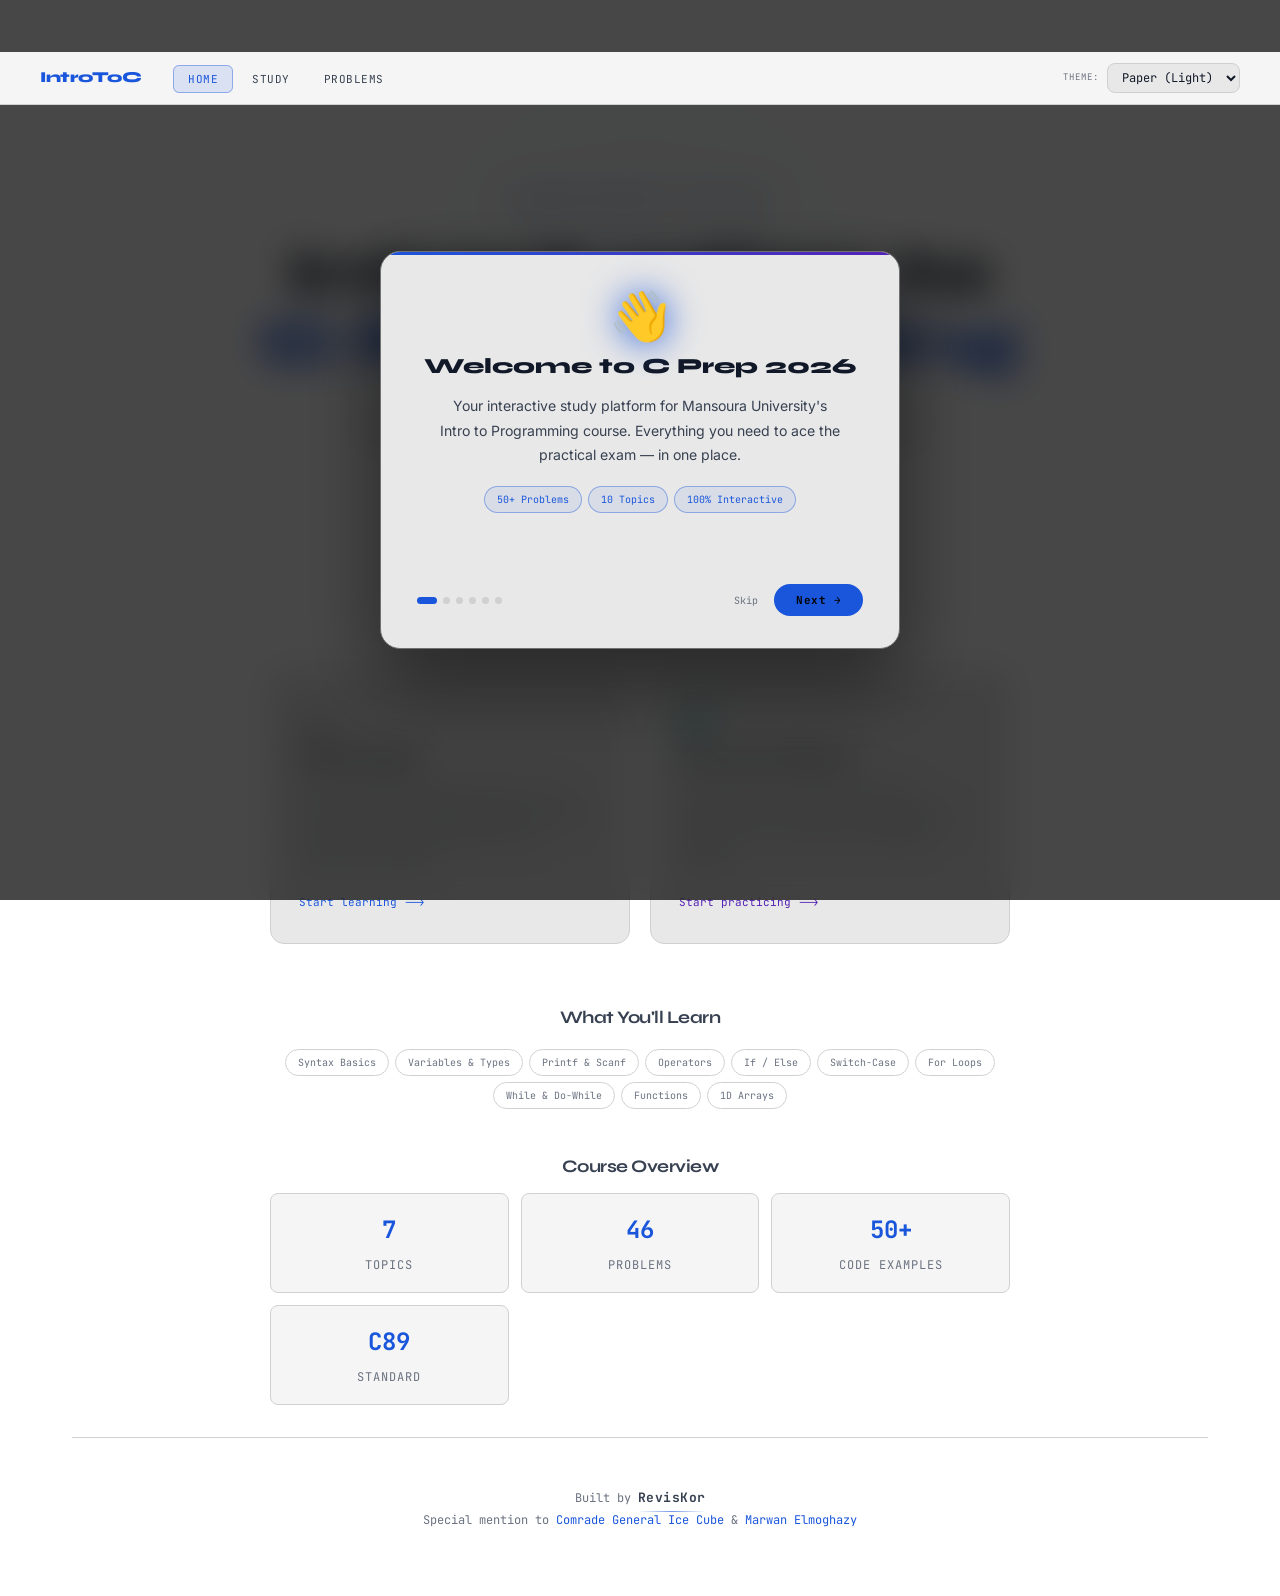
==== commit eb0ccf78: "made v2 of this web app made a new design layout" ====
--- a/index.html
+++ b/index.html
@@ -2,2182 +2,731 @@
 <html lang="en">
 <head>
 <meta charset="UTF-8">
-<meta name="viewport" content="width=device-width, initial-scale=1.0, maximum-scale=1.0, user-scalable=no">
-<title>C Programming — Practical Exam Study Guide</title>
+<meta name="viewport" content="width=device-width, initial-scale=1.0">
+<title>Intro to Programming - Mansoura University | Prep 2026</title>
+<meta name="description" content="Interactive C programming study guide for Mansoura University Prep 2026 students. Study concepts, practice exam problems, and master C programming.">
 <link rel="preconnect" href="https://fonts.googleapis.com">
-<link rel="stylesheet" href="https://fonts.googleapis.com/css2?family=JetBrains+Mono:wght@300;400;600;700&family=Syne:wght@400;600;700;800&display=swap">
+<link rel="preconnect" href="https://fonts.gstatic.com" crossorigin>
+<link rel="stylesheet" href="css/style.css">
+<script src="js/nav.js"></script>
 <style>
-:root{
-  --bg:#07090f;--surface:#0c0f18;--card:#111520;--border:#1c2236;--bhi:#2a344f;
-  --accent:#00e5ff;--ad:rgba(0,229,255,.10);--a2:#7c3aed;--a3:#f59e0b;
-  --green:#10b981;--red:#ef4444;--text:#dde4f0;--t2:#8896b3;--muted:#4f5e7a;
-  --cbg:#070910;--r:14px;--rs:8px;
-}
-*{margin:0;padding:0;box-sizing:border-box}
-html{scroll-behavior:smooth}
-body{background:var(--bg);color:var(--text);font-family:'Syne',system-ui,sans-serif;min-height:100vh;overflow-x:hidden;-webkit-font-smoothing:antialiased;}
-body::before{content:'';position:fixed;inset:0;background-image:linear-gradient(rgba(0,229,255,.016) 1px,transparent 1px),linear-gradient(90deg,rgba(0,229,255,.016) 1px,transparent 1px);background-size:52px 52px;pointer-events:none;z-index:0;}
-body::after{content:'';position:fixed;top:-80px;left:50%;transform:translateX(-50%);width:700px;height:500px;background:radial-gradient(ellipse,rgba(0,229,255,.055) 0%,transparent 68%);pointer-events:none;z-index:0;}
-
-/* HEADER */
-header{position:relative;z-index:10;padding:48px 44px 34px;border-bottom:1px solid var(--border);background:linear-gradient(180deg,rgba(0,229,255,.03) 0%,transparent 100%);}
-.eyebrow{font-family:'JetBrains Mono',monospace;font-size:10px;color:var(--accent);letter-spacing:4px;text-transform:uppercase;margin-bottom:14px;display:flex;align-items:center;gap:10px;}
-.eyebrow::before{content:'';width:28px;height:1px;background:var(--accent);}
-h1{font-size:clamp(2rem,5.5vw,3.6rem);font-weight:800;line-height:1.06;letter-spacing:-2.5px;}
-h1 em{color:var(--accent);font-style:normal;}
-.subtitle{margin-top:9px;color:var(--muted);font-size:.82rem;font-family:'JetBrains Mono',monospace;}
-.stats-row{display:flex;gap:28px;margin-top:26px;flex-wrap:wrap;}
-.stat{display:flex;flex-direction:column;gap:2px;}
-.stat-num{font-size:1.5rem;font-weight:800;color:var(--accent);font-family:'JetBrains Mono',monospace;line-height:1;}
-.stat-label{font-size:.6rem;color:var(--muted);letter-spacing:2px;text-transform:uppercase;}
-
-/* TOOLBAR */
-.toolbar{position:sticky;top:0;z-index:50;padding:11px 44px;border-bottom:1px solid var(--border);background:rgba(10,12,20,.94);backdrop-filter:blur(22px);-webkit-backdrop-filter:blur(22px);display:flex;flex-direction:column;gap:9px;}
-.toolbar-top{display:flex;align-items:center;gap:8px;}
-.search-wrap{position:relative;flex:1;max-width:400px;}
-.search-wrap svg{position:absolute;left:11px;top:50%;transform:translateY(-50%);width:14px;height:14px;color:var(--muted);pointer-events:none;}
-.search-input{width:100%;padding:8px 14px 8px 33px;background:var(--card);border:1px solid var(--border);border-radius:var(--rs);color:var(--text);font-family:'Syne',sans-serif;font-size:13px;outline:none;transition:border-color .2s,box-shadow .2s;}
-.search-input::placeholder{color:var(--muted);}
-.search-input:focus{border-color:var(--accent);box-shadow:0 0 0 2px var(--ad);}
-.clear-btn{padding:7px 12px;background:transparent;border:1px solid var(--border);border-radius:var(--rs);color:var(--muted);font-family:'JetBrains Mono',monospace;font-size:10px;cursor:pointer;transition:all .2s;white-space:nowrap;display:none;align-items:center;gap:4px;}
-.clear-btn.visible{display:flex;}
-.clear-btn:hover{border-color:var(--red);color:var(--red);}
-.filter-row{display:flex;gap:5px;flex-wrap:wrap;align-items:center;}
-.filter-label{font-family:'JetBrains Mono',monospace;font-size:9px;color:var(--muted);letter-spacing:1.5px;margin-right:3px;}
-.filter-btn{font-family:'JetBrains Mono',monospace;font-size:10px;padding:4px 12px;border-radius:20px;border:1px solid var(--border);background:transparent;color:var(--muted);cursor:pointer;transition:all .2s;white-space:nowrap;}
-.filter-btn:hover{border-color:var(--accent);color:var(--accent);}
-.filter-btn.active{background:var(--accent);color:#000;border-color:var(--accent);font-weight:700;}
-.filter-btn[data-tag="basics"].active{background:#10b981;border-color:#10b981;}
-.filter-btn[data-tag="conditionals"].active{background:#f59e0b;border-color:#f59e0b;}
-.filter-btn[data-tag="switch"].active{background:#00e5ff;border-color:#00e5ff;}
-.filter-btn[data-tag="loops"].active{background:#a78bfa;border-color:#a78bfa;}
-.filter-btn[data-tag="arrays"].active{background:#ef4444;border-color:#ef4444;color:#fff;}
-
-/* PROGRESS */
-.prog-wrap{padding:0 44px;background:var(--surface);border-bottom:1px solid var(--border);position:relative;z-index:10;}
-.prog-inner{display:flex;align-items:center;gap:10px;padding:9px 0;}
-.prog-track{flex:1;height:3px;background:var(--border);border-radius:2px;overflow:hidden;}
-.prog-fill{height:100%;background:linear-gradient(90deg,var(--accent),var(--a2));border-radius:2px;transition:width .6s cubic-bezier(.4,0,.2,1);width:0%;}
-.prog-text{font-family:'JetBrains Mono',monospace;font-size:10px;color:var(--muted);white-space:nowrap;min-width:88px;text-align:right;}
-.reset-btn{font-family:'JetBrains Mono',monospace;font-size:9px;padding:3px 8px;background:transparent;border:1px solid var(--border);border-radius:4px;color:var(--muted);cursor:pointer;transition:all .2s;}
-.reset-btn:hover{border-color:var(--red);color:var(--red);}
-.results-meta{padding:8px 44px 0;font-family:'JetBrains Mono',monospace;font-size:9.5px;color:var(--muted);position:relative;z-index:10;display:none;}
-
-/* GRID */
-main{position:relative;z-index:10;padding:16px 44px 100px;max-width:1480px;margin:0 auto;}
-.grid{display:grid;grid-template-columns:repeat(auto-fill,minmax(340px,1fr));gap:15px;}
-.empty-state{grid-column:1/-1;text-align:center;padding:80px 20px;color:var(--muted);font-size:.9rem;}
-
-/* CARD */
-.q-card{background:var(--card);border:1px solid var(--border);border-radius:var(--r);overflow:hidden;transition:transform .28s cubic-bezier(.22,.61,.36,1),border-color .28s,box-shadow .28s;animation:fadeUp .38s ease both;display:flex;flex-direction:column;}
-.q-card:hover{transform:translateY(-3px);border-color:rgba(0,229,255,.28);box-shadow:0 0 44px rgba(0,229,255,.06);}
-.q-card.learned{border-color:rgba(16,185,129,.42);}
-.q-card.learned .q-num{background:var(--green);}
-@keyframes fadeUp{from{opacity:0;transform:translateY(12px);}to{opacity:1;transform:translateY(0);}}
-.q-header{padding:15px 17px 12px;border-bottom:1px solid var(--border);display:flex;align-items:flex-start;gap:9px;}
-.q-num{font-family:'JetBrains Mono',monospace;font-size:9px;font-weight:700;background:var(--accent);color:#000;padding:3px 7px;border-radius:4px;flex-shrink:0;margin-top:2px;transition:background .3s;}
-.q-title{font-size:.855rem;font-weight:700;line-height:1.4;flex:1;}
-.q-tag{font-family:'JetBrains Mono',monospace;font-size:8px;padding:2px 7px;border-radius:20px;flex-shrink:0;margin-top:3px;white-space:nowrap;}
-.tag-basics{background:rgba(16,185,129,.1);color:#10b981;border:1px solid rgba(16,185,129,.22);}
-.tag-conditionals{background:rgba(245,158,11,.1);color:#f59e0b;border:1px solid rgba(245,158,11,.22);}
-.tag-loops{background:rgba(124,58,237,.1);color:#a78bfa;border:1px solid rgba(124,58,237,.22);}
-.tag-switch{background:rgba(0,229,255,.1);color:var(--accent);border:1px solid rgba(0,229,255,.22);}
-.tag-arrays{background:rgba(239,68,68,.1);color:#ef4444;border:1px solid rgba(239,68,68,.22);}
-.q-body{padding:13px 17px 15px;display:flex;flex-direction:column;flex:1;}
-.brief{font-size:.79rem;color:var(--t2);line-height:1.7;margin-bottom:11px;}
-.code-toggle{width:100%;background:transparent;border:1px solid var(--border);color:var(--accent);font-family:'JetBrains Mono',monospace;font-size:10px;padding:6px 11px;border-radius:6px;cursor:pointer;text-align:left;display:flex;align-items:center;gap:7px;transition:all .2s;margin-bottom:6px;}
-.code-toggle:hover{background:var(--ad);border-color:var(--accent);}
-.code-toggle .caret{transition:transform .28s;margin-left:auto;font-size:9px;opacity:.6;}
-.code-toggle.open .caret{transform:rotate(180deg);}
-.code-block{display:none;background:var(--cbg);border:1px solid var(--border);border-radius:var(--rs);overflow:hidden;margin-bottom:7px;}
-.code-block.visible{display:block;animation:slideDown .2s ease;}
-@keyframes slideDown{from{opacity:0;transform:translateY(-5px);}to{opacity:1;transform:translateY(0);}}
-.code-bar{background:#05070d;padding:6px 11px;display:flex;align-items:center;gap:6px;border-bottom:1px solid var(--border);}
-.dot{width:8px;height:8px;border-radius:50%;}
-.dot-r{background:#ff5f56;}.dot-y{background:#ffbd2e;}.dot-g{background:#27c93f;}
-.code-fname{font-family:'JetBrains Mono',monospace;font-size:9px;color:var(--muted);margin-left:3px;}
-.copy-btn{margin-left:auto;font-family:'JetBrains Mono',monospace;font-size:9px;padding:2px 7px;background:transparent;border:1px solid var(--border);border-radius:3px;color:var(--muted);cursor:pointer;transition:all .2s;}
-.copy-btn:hover{color:var(--accent);border-color:var(--accent);}
-.copy-btn.copied{color:var(--green);border-color:var(--green);}
-pre{padding:12px 13px;overflow-x:auto;font-family:'JetBrains Mono',monospace;font-size:11px;line-height:1.75;color:#cdd6f4;-webkit-overflow-scrolling:touch;}
-.kw{color:#cba6f7;font-weight:600;}.fn{color:#89b4fa;}.str{color:#a6e3a1;}.num{color:#fab387;}.cm{color:#585b70;font-style:italic;}.type{color:#f38ba8;}
-.concepts{margin-top:7px;display:flex;flex-wrap:wrap;gap:4px;}
-.concept{font-family:'JetBrains Mono',monospace;font-size:8px;padding:2px 6px;background:rgba(255,255,255,.022);border:1px solid var(--border);border-radius:4px;color:var(--muted);cursor:default;transition:color .2s,border-color .2s;}
-.concept:hover{color:var(--accent);border-color:rgba(0,229,255,.28);}
-.card-actions{display:flex;gap:5px;margin-top:auto;padding-top:11px;}
-.detail-btn,.learn-btn{font-family:'JetBrains Mono',monospace;font-size:9px;padding:5px 11px;background:transparent;border-radius:5px;cursor:pointer;transition:all .2s;display:inline-flex;align-items:center;gap:4px;}
-.detail-btn{border:1px solid rgba(0,229,255,.25);color:var(--accent);}
-.detail-btn:hover{background:var(--ad);}
-.learn-btn{border:1px solid rgba(16,185,129,.25);color:var(--green);margin-left:auto;}
-.learn-btn:hover{background:rgba(16,185,129,.07);}
-.learn-btn.active{background:rgba(16,185,129,.13);border-color:var(--green);}
-
-/* MODAL */
-.modal-overlay{display:none;position:fixed;inset:0;background:rgba(0,0,0,.88);backdrop-filter:blur(16px);-webkit-backdrop-filter:blur(16px);z-index:200;overflow-y:auto;}
-.modal-overlay.active{display:block;}
-.modal-wrap{min-height:100%;display:flex;align-items:flex-start;justify-content:center;padding:0;}
-@media(min-width:860px){.modal-wrap{align-items:center;padding:20px;}}
-.modal{background:var(--card);border:1px solid var(--bhi);width:100%;min-height:100vh;animation:modalIn .25s cubic-bezier(.22,.61,.36,1);display:flex;flex-direction:column;}
-@media(min-width:860px){.modal{border-radius:18px;max-width:1060px;min-height:auto;max-height:92vh;overflow:hidden;}}
-@keyframes modalIn{from{opacity:0;transform:scale(.97) translateY(10px);}to{opacity:1;transform:scale(1) translateY(0);}}
-
-/* modal header */
-.m-hdr{padding:16px 22px 13px;border-bottom:1px solid var(--border);display:flex;align-items:center;gap:10px;flex-shrink:0;background:var(--card);position:sticky;top:0;z-index:5;}
-.m-qnum{font-family:'JetBrains Mono',monospace;font-size:9px;color:var(--accent);letter-spacing:2px;white-space:nowrap;}
-.m-title{font-size:.95rem;font-weight:700;flex:1;line-height:1.3;}
-.m-nav{font-family:'JetBrains Mono',monospace;font-size:9px;padding:5px 9px;background:transparent;border:1px solid var(--border);border-radius:5px;color:var(--muted);cursor:pointer;transition:all .2s;white-space:nowrap;}
-.m-nav:hover{border-color:var(--accent);color:var(--accent);}
-.m-nav:disabled{opacity:.2;cursor:not-allowed;}
-.m-close{background:transparent;border:1px solid var(--border);color:var(--muted);width:30px;height:30px;border-radius:var(--rs);cursor:pointer;font-size:14px;display:flex;align-items:center;justify-content:center;flex-shrink:0;transition:all .2s;}
-.m-close:hover{color:var(--text);border-color:var(--text);}
-
-/* modal two-col */
-.m-body{display:flex;flex:1;overflow:hidden;min-height:0;}
-@media(max-width:859px){.m-body{flex-direction:column;overflow:visible;}}
-
-/* left — explanation */
-.m-left{flex:1;padding:20px 22px;overflow-y:auto;border-right:1px solid var(--border);}
-@media(max-width:859px){.m-left{border-right:none;border-bottom:1px solid var(--border);overflow:visible;}}
-
-/* section titles */
-.sec{font-family:'JetBrains Mono',monospace;font-size:8px;letter-spacing:3px;text-transform:uppercase;color:var(--accent);margin-bottom:8px;margin-top:20px;display:flex;align-items:center;gap:8px;}
-.sec:first-child{margin-top:0;}
-.sec::after{content:'';flex:1;height:1px;background:var(--border);}
-
-/* explanation text */
-.expl{font-size:.83rem;color:var(--t2);line-height:1.9;}
-.expl strong{color:var(--text);font-weight:600;}
-.expl code{font-family:'JetBrains Mono',monospace;font-size:.77rem;background:rgba(0,229,255,.07);padding:1px 5px;border-radius:3px;color:var(--accent);}
-
-/* what happens box */
-.what-box{margin-top:12px;padding:13px 15px;background:rgba(0,229,255,.04);border:1px solid rgba(0,229,255,.12);border-radius:var(--rs);border-left:3px solid var(--accent);}
-.what-box-title{font-family:'JetBrains Mono',monospace;font-size:8.5px;color:var(--accent);letter-spacing:2px;text-transform:uppercase;margin-bottom:8px;}
-.what-box p{font-size:.79rem;color:var(--t2);line-height:1.8;margin-bottom:6px;}
-.what-box p:last-child{margin-bottom:0;}
-.what-box code{font-family:'JetBrains Mono',monospace;font-size:.75rem;background:rgba(0,229,255,.08);padding:1px 4px;border-radius:3px;color:var(--accent);}
-
-/* annotated breakdown */
-.breakdown{display:flex;flex-direction:column;gap:4px;margin-top:10px;}
-.bk{display:grid;grid-template-columns:auto 1fr;gap:0;border-radius:8px;overflow:hidden;border:1px solid var(--border);transition:border-color .2s;}
-.bk:hover{border-color:rgba(0,229,255,.22);}
-.bk-code{font-family:'JetBrains Mono',monospace;font-size:10px;color:var(--accent);background:rgba(0,229,255,.05);padding:8px 11px;white-space:nowrap;border-right:1px solid var(--border);}
-.bk-text{font-size:.77rem;color:var(--t2);line-height:1.6;padding:8px 12px;}
-.bk-text strong{color:var(--text);font-weight:600;}
-.bk-text code{font-family:'JetBrains Mono',monospace;font-size:.72rem;background:rgba(0,229,255,.07);padding:1px 4px;border-radius:3px;color:var(--accent);}
-
-/* common mistakes box */
-.mistakes{margin-top:12px;padding:12px 14px;background:rgba(239,68,68,.04);border:1px solid rgba(239,68,68,.15);border-radius:var(--rs);border-left:3px solid var(--red);}
-.mistakes-title{font-family:'JetBrains Mono',monospace;font-size:8.5px;color:var(--red);letter-spacing:2px;text-transform:uppercase;margin-bottom:7px;}
-.mistake-row{display:flex;gap:8px;margin-bottom:6px;align-items:flex-start;}
-.mistake-row:last-child{margin-bottom:0;}
-.mistake-x{color:var(--red);font-size:11px;flex-shrink:0;margin-top:1px;}
-.mistake-txt{font-size:.76rem;color:var(--t2);line-height:1.6;}
-.mistake-txt code{font-family:'JetBrains Mono',monospace;font-size:.72rem;background:rgba(239,68,68,.08);padding:1px 4px;border-radius:3px;color:#fc8a8a;}
-
-/* syntax tip */
-.syn{margin-top:12px;padding:12px 14px;background:rgba(124,58,237,.06);border:1px solid rgba(124,58,237,.18);border-radius:var(--rs);border-left:3px solid var(--a2);}
-.syn-lbl{font-family:'JetBrains Mono',monospace;font-size:8.5px;color:#a78bfa;letter-spacing:2px;text-transform:uppercase;margin-bottom:5px;}
-.syn-txt{font-size:.78rem;color:var(--t2);line-height:1.75;}
-.syn-txt code{font-family:'JetBrains Mono',monospace;font-size:.73rem;background:rgba(124,58,237,.12);padding:1px 4px;border-radius:3px;color:#c4b5fd;}
-
-/* concepts row */
-.concepts-m{display:flex;flex-wrap:wrap;gap:4px;margin-top:10px;}
-
-/* output box */
-.out-box{margin-top:10px;padding:10px 12px;background:rgba(16,185,129,.04);border:1px solid rgba(16,185,129,.14);border-radius:var(--rs);}
-.out-lbl{font-family:'JetBrains Mono',monospace;font-size:8.5px;color:var(--green);letter-spacing:2px;text-transform:uppercase;margin-bottom:5px;}
-.out-txt{font-family:'JetBrains Mono',monospace;font-size:10.5px;color:var(--green);line-height:1.65;white-space:pre-wrap;}
-
-/* modal footer */
-.m-foot{padding:10px 22px;border-top:1px solid var(--border);display:flex;align-items:center;gap:8px;flex-shrink:0;background:var(--card);}
-.m-foot .learn-btn{font-size:10px;padding:6px 14px;}
-
-/* right panel */
-.m-right{width:440px;flex-shrink:0;display:flex;flex-direction:column;overflow:hidden;background:var(--cbg);}
-@media(max-width:1059px){.m-right{width:360px;}}
-@media(max-width:859px){.m-right{width:100%;min-height:520px;}}
-
-/* code panel header */
-.code-panel-hdr{padding:9px 13px;border-bottom:1px solid var(--border);display:flex;align-items:center;gap:7px;flex-shrink:0;background:#05070d;}
-.code-panel-fname{font-family:'JetBrains Mono',monospace;font-size:9px;color:var(--muted);flex:1;}
-.cp-btn{font-family:'JetBrains Mono',monospace;font-size:8.5px;padding:3px 9px;background:transparent;border:1px solid var(--border);border-radius:4px;color:var(--muted);cursor:pointer;transition:all .2s;}
-.cp-btn:hover{border-color:var(--accent);color:var(--accent);}
-
-/* code display */
-.code-display{flex:1;overflow-y:auto;padding:14px;}
-.code-display pre{font-family:'JetBrains Mono',monospace;font-size:11.5px;line-height:1.85;color:#cdd6f4;white-space:pre;}
-
-/* TRY IT section */
-.tryit-panel{border-top:1px solid var(--border);flex-shrink:0;background:var(--surface);}
-.tryit-hdr{padding:8px 13px;display:flex;align-items:center;gap:8px;border-bottom:1px solid var(--border);cursor:pointer;user-select:none;}
-.tryit-hdr-lbl{font-family:'JetBrains Mono',monospace;font-size:9px;color:var(--a3);letter-spacing:2px;text-transform:uppercase;flex:1;}
-.tryit-hdr-icon{font-size:11px;color:var(--a3);transition:transform .25s;}
-.tryit-hdr-icon.open{transform:rotate(180deg);}
-.tryit-body{display:none;padding:12px 13px;display:flex;flex-direction:column;gap:9px;}
-.tryit-body.hidden{display:none;}
-
-/* input row */
-.ti-row{display:flex;flex-direction:column;gap:4px;}
-.ti-label{font-family:'JetBrains Mono',monospace;font-size:9px;color:var(--muted);letter-spacing:1px;}
-.ti-input{background:var(--card);border:1px solid var(--border);border-radius:5px;color:var(--text);font-family:'JetBrains Mono',monospace;font-size:12px;padding:7px 10px;outline:none;transition:border-color .2s;width:100%;}
-.ti-input:focus{border-color:var(--accent);}
-.ti-input[type=range]{padding:4px 0;border:none;background:transparent;cursor:pointer;accent-color:var(--accent);}
-.ti-select{background:var(--card);border:1px solid var(--border);border-radius:5px;color:var(--text);font-family:'JetBrains Mono',monospace;font-size:11px;padding:6px 9px;outline:none;cursor:pointer;width:100%;}
-
-/* run button */
-.ti-run{width:100%;padding:8px;background:linear-gradient(135deg,rgba(0,229,255,.12),rgba(124,58,237,.12));border:1px solid rgba(0,229,255,.3);border-radius:6px;color:var(--accent);font-family:'JetBrains Mono',monospace;font-size:10px;cursor:pointer;transition:all .2s;letter-spacing:1px;}
-.ti-run:hover{background:linear-gradient(135deg,rgba(0,229,255,.2),rgba(124,58,237,.2));box-shadow:0 0 16px rgba(0,229,255,.1);}
-
-/* output terminal */
-.ti-terminal{background:#03040a;border:1px solid var(--border);border-radius:6px;padding:10px 12px;font-family:'JetBrains Mono',monospace;font-size:11px;color:var(--green);line-height:1.75;min-height:58px;white-space:pre-wrap;display:none;}
-.ti-terminal.visible{display:block;animation:slideDown .18s ease;}
-
-/* notes */
-.notes-wrap{border-top:1px solid var(--border);flex-shrink:0;}
-.notes-lbl{padding:7px 13px;font-family:'JetBrains Mono',monospace;font-size:8.5px;color:var(--muted);letter-spacing:2px;border-bottom:1px solid var(--border);background:#04050c;}
-.notes-ta{width:100%;background:#04050c;border:none;color:var(--t2);font-family:'JetBrains Mono',monospace;font-size:11px;line-height:1.7;padding:9px 13px;resize:none;outline:none;height:72px;}
-.notes-ta::placeholder{color:var(--muted);}
-
-/* BACK TO TOP */
-.btt{position:fixed;bottom:22px;right:22px;width:38px;height:38px;background:var(--card);border:1px solid var(--border);border-radius:50%;cursor:pointer;display:flex;align-items:center;justify-content:center;color:var(--accent);font-size:16px;transition:all .3s;z-index:100;opacity:0;pointer-events:none;transform:translateY(8px);}
-.btt.visible{opacity:1;pointer-events:auto;transform:translateY(0);}
-.btt:hover{background:var(--accent);color:#000;}
-
-/* TOAST */
-.toast{position:fixed;bottom:66px;left:50%;transform:translateX(-50%) translateY(6px);background:var(--card);border:1px solid var(--green);color:var(--green);font-family:'JetBrains Mono',monospace;font-size:10.5px;padding:7px 14px;border-radius:6px;opacity:0;pointer-events:none;transition:all .22s;z-index:400;white-space:nowrap;}
-.toast.show{opacity:1;transform:translateX(-50%) translateY(0);}
-
-::-webkit-scrollbar{width:4px;height:4px;}
-::-webkit-scrollbar-track{background:transparent;}
-::-webkit-scrollbar-thumb{background:var(--border);border-radius:3px;}
-
-@media(max-width:768px){
-  header,.toolbar,.prog-wrap,.results-meta,main{padding-left:16px;padding-right:16px;}
-  .grid{grid-template-columns:1fr;gap:11px;}
-  main{padding-top:13px;padding-bottom:90px;}
-  h1{letter-spacing:-1.5px;}
+/* ── HOME PAGE SPECIFIC ── */
+.hero-home {
+  text-align: center;
+  padding: 5rem 2rem 4rem;
+  position: relative;
+}
+.hero-home::before {
+  content: '';
+  position: absolute;
+  top: -100px;
+  left: 50%;
+  transform: translateX(-50%);
+  width: 600px;
+  height: 500px;
+  background: radial-gradient(ellipse, rgba(136,192,208,.08) 0%, transparent 65%);
+  pointer-events: none;
+}
+.hero-badge {
+  display: inline-block;
+  font-size: 10px;
+  font-family: var(--font-mono);
+  background: var(--bg2);
+  border: 1px solid var(--border);
+  border-radius: 20px;
+  padding: 5px 14px;
+  color: var(--accent);
+  letter-spacing: 2px;
+  text-transform: uppercase;
+  margin-bottom: 1.5rem;
+  animation: fadeUp .5s ease both;
+}
+.hero-home h1 {
+  font-size: clamp(2.2rem, 6vw, 3.8rem);
+  margin-bottom: 1rem;
+  animation: fadeUp .5s ease .1s both;
+}
+.hero-desc {
+  font-size: 1rem;
+  color: var(--muted);
+  max-width: 560px;
+  margin: 0 auto 1rem;
+  line-height: 1.8;
+  animation: fadeUp .5s ease .2s both;
+}
+.hero-meta {
+  font-family: var(--font-mono);
+  font-size: 11px;
+  color: var(--muted);
+  display: flex;
+  justify-content: center;
+  gap: 2rem;
+  flex-wrap: wrap;
+  margin-bottom: 3rem;
+  animation: fadeUp .5s ease .25s both;
+}
+.hero-meta span {
+  display: flex;
+  align-items: center;
+  gap: 6px;
+}
+.hero-meta .num-hl {
+  color: var(--accent);
+  font-weight: 700;
+  font-size: 1.1rem;
+}
+
+/* CTA Cards */
+.cta-grid {
+  display: grid;
+  grid-template-columns: repeat(auto-fit, minmax(300px, 1fr));
+  gap: 1.25rem;
+  max-width: 740px;
+  margin: 0 auto 4rem;
+  animation: fadeUp .5s ease .3s both;
+}
+.cta-card {
+  background: var(--card);
+  border: 1px solid var(--border);
+  border-radius: var(--r);
+  padding: 2rem 1.75rem;
+  text-decoration: none;
+  transition: transform .28s cubic-bezier(.22,.61,.36,1), border-color .28s, box-shadow .28s;
+  display: flex;
+  flex-direction: column;
+  gap: 12px;
+}
+.cta-card:hover {
+  transform: translateY(-4px);
+  text-decoration: none;
+  box-shadow: 0 0 50px var(--bg-ac);
+}
+.cta-card.study-card:hover { border-color: var(--bd-ac); }
+.cta-card.problems-card:hover { border-color: var(--bd-a2); }
+
+.cta-icon {
+  font-size: 2rem;
+  line-height: 1;
+}
+.cta-card h2 {
+  font-size: 1.15rem;
+  font-weight: 700;
+  color: var(--text);
+}
+.cta-card p {
+  font-size: .85rem;
+  color: var(--muted);
+  line-height: 1.7;
+  margin: 0;
+}
+.cta-arrow {
+  font-family: var(--font-mono);
+  font-size: 11px;
+  color: var(--accent);
+  margin-top: auto;
+  padding-top: 8px;
+  transition: transform .2s;
+}
+.cta-card:hover .cta-arrow { transform: translateX(4px); }
+.cta-card.problems-card .cta-arrow { color: var(--accent2); }
+
+/* Topics preview */
+.topics-preview {
+  max-width: 740px;
+  margin: 0 auto 3rem;
+  animation: fadeUp .5s ease .4s both;
+}
+.topics-preview h3 {
+  text-align: center;
+  margin-bottom: 1.25rem;
+  color: var(--text2);
+}
+.topic-chips {
+  display: flex;
+  flex-wrap: wrap;
+  gap: 6px;
+  justify-content: center;
+}
+.topic-chip {
+  font-family: var(--font-mono);
+  font-size: 10px;
+  padding: 4px 12px;
+  border-radius: 20px;
+  border: 1px solid var(--border);
+  color: var(--muted);
+  background: transparent;
+  transition: all .2s;
+}
+.topic-chip:hover {
+  border-color: var(--accent);
+  color: var(--accent);
+  background: var(--accent-dim);
+}
+
+/* Info section */
+.info-section {
+  max-width: 740px;
+  margin: 0 auto 2rem;
+  text-align: center;
+  animation: fadeUp .5s ease .45s both;
+}
+.info-section h3 {
+  margin-bottom: 1rem;
+  color: var(--text2);
+}
+.info-grid {
+  display: grid;
+  grid-template-columns: repeat(auto-fit, minmax(180px, 1fr));
+  gap: 12px;
+  margin-top: 1rem;
+}
+.info-item {
+  background: var(--bg2);
+  border: 1px solid var(--border);
+  border-radius: var(--rs);
+  padding: 1rem;
+}
+.info-item .info-num {
+  font-family: var(--font-mono);
+  font-size: 1.5rem;
+  font-weight: 700;
+  color: var(--accent);
+  display: block;
+}
+.info-item .info-label {
+  font-size: .75rem;
+  color: var(--muted);
+  font-family: var(--font-mono);
+  letter-spacing: 1px;
+  text-transform: uppercase;
+}
+
+/* credits */
+.credits {
+  max-width: 740px;
+  margin: 0 auto;
+  padding: 2rem 0;
+  animation: fadeUp .5s ease .5s both;
+}
+.credits-inner {
+  text-align: center;
+  font-family: var(--font-mono);
+  font-size: 11px;
+  color: var(--muted);
+  line-height: 2;
+}
+.credits-inner strong { color: var(--text2); font-weight: 600; }
+.credits-inner .mention { color: var(--accent); }
+
+/* ── RevisKor name animation ── */
+.name-reviskor {
+  display: inline-block;
+  font-weight: 700;
+  font-size: 13px;
+  letter-spacing: .5px;
+  position: relative;
+  cursor: default;
+  /* shimmer gradient that slides across */
+  background: linear-gradient(
+    90deg,
+    var(--text2)   0%,
+    var(--text2)  30%,
+    var(--accent) 45%,
+    #fff          50%,
+    var(--accent) 55%,
+    var(--text2)  70%,
+    var(--text2) 100%
+  );
+  background-size: 250% auto;
+  -webkit-background-clip: text;
+  background-clip: text;
+  -webkit-text-fill-color: transparent;
+  animation: nameShimmer 3s ease 1.2s both;
+}
+.name-reviskor::after {
+  content: '';
+  position: absolute;
+  left: 0; bottom: -2px;
+  width: 100%; height: 1px;
+  background: linear-gradient(90deg, transparent, var(--accent), transparent);
+  transform: scaleX(0);
+  transform-origin: left;
+  animation: nameUnderline 3s ease 1.2s both;
+}
+.name-reviskor:hover,
+.name-reviskor:active {
+  animation: nameShimmer 1.4s ease forwards;
+}
+.name-reviskor:hover::after,
+.name-reviskor:active::after {
+  animation: nameUnderline 1.4s ease forwards;
+}
+
+@keyframes nameShimmer {
+  0%   { background-position: 200% center; }
+  100% { background-position: -50% center; }
+}
+@keyframes nameUnderline {
+  0%   { transform: scaleX(0); opacity: 0; }
+  30%  { opacity: 1; }
+  60%  { transform: scaleX(1); }
+  100% { transform: scaleX(1); opacity: .6; }
+}
+
+/* Guided Tour Modal */
+.tour-overlay {
+  position: fixed; top: 0; left: 0; width: 100%; height: 100%;
+  background: rgba(15,17,21,0.8); z-index: 999;
+  opacity: 0; pointer-events: none; transition: opacity 0.3s;
+}
+.tour-overlay.active { opacity: 1; pointer-events: all; }
+.tour-spotlight {
+  position: fixed; background: transparent;
+  box-shadow: 0 0 0 9999px rgba(15,17,21,0.8);
+  border-radius: 8px; z-index: 999;
+  transition: all 0.4s cubic-bezier(0.25, 1, 0.5, 1);
+  pointer-events: none;
+}
+.tour-tooltip {
+  position: fixed; z-index: 1000; background: var(--card);
+  border: 1px solid var(--accent); border-radius: var(--r);
+  padding: 1.5rem; width: 300px;
+  box-shadow: 0 10px 40px rgba(0,0,0,0.5);
+  transition: all 0.4s cubic-bezier(0.25, 1, 0.5, 1);
+  opacity: 0; pointer-events: none;
+}
+.tour-tooltip.active { opacity: 1; pointer-events: all; }
+.tour-tooltip h3 { font-size: 1.1rem; color: var(--text); margin-bottom: 0.5rem; }
+.tour-tooltip p { font-size: 0.85rem; color: var(--text2); line-height: 1.6; margin-bottom: 1rem; }
+.tour-actions { display: flex; justify-content: space-between; align-items: center; }
+.tour-btn { background: var(--accent); color: var(--bg); padding: 8px 16px; border-radius: 20px; font-weight: 600; font-size: 12px; border: none; cursor: pointer; }
+.tour-skip { color: var(--muted); font-size: 11px; cursor: pointer; text-decoration: underline; background: none; border: none; }
+.tour-highlighted { position: relative; z-index: 1000 !important; background: var(--card); }
+
+/* ── ONBOARDING OVERLAY ── */
+.ob-overlay {
+  position: fixed; inset: 0; z-index: 2000;
+  background: rgba(0,0,0,.72);
+  backdrop-filter: blur(18px);
+  -webkit-backdrop-filter: blur(18px);
+  display: flex; align-items: center; justify-content: center;
+  padding: 16px;
+  opacity: 0; pointer-events: none;
+  transition: opacity .35s ease;
+}
+.ob-overlay.active { opacity: 1; pointer-events: all; }
+
+.ob-card {
+  background: var(--card);
+  border: 1px solid var(--border-hi);
+  border-radius: 20px;
+  width: 100%; max-width: 520px;
+  padding: 2.5rem 2.25rem 2rem;
+  box-shadow: 0 32px 80px rgba(0,0,0,.45);
+  position: relative;
+  overflow: hidden;
+}
+/* accent glow strip at top */
+.ob-card::before {
+  content: '';
+  position: absolute; top: 0; left: 0; right: 0; height: 3px;
+  background: linear-gradient(90deg, var(--accent), var(--accent2));
+  border-radius: 20px 20px 0 0;
+}
+
+/* slide container */
+.ob-slides { position: relative; min-height: 260px; }
+.ob-slide {
+  position: absolute; inset: 0;
+  display: flex; flex-direction: column; align-items: center;
+  text-align: center; gap: 14px;
+  opacity: 0; transform: translateX(40px);
+  transition: opacity .32s ease, transform .32s ease;
+  pointer-events: none;
+}
+.ob-slide.active {
+  opacity: 1; transform: translateX(0);
+  pointer-events: all; position: relative;
+}
+.ob-slide.exit {
+  opacity: 0; transform: translateX(-40px);
+  position: absolute;
+}
+
+.ob-icon {
+  font-size: 3rem; line-height: 1;
+  filter: drop-shadow(0 0 18px var(--accent));
+}
+.ob-slide-title {
+  font-family: var(--font-display);
+  font-size: 1.35rem; font-weight: 800;
+  color: var(--text); line-height: 1.2;
+}
+.ob-slide-desc {
+  font-size: .88rem; color: var(--text2);
+  line-height: 1.75; max-width: 400px;
+}
+.ob-slide-desc strong { color: var(--accent); }
+.ob-slide-desc code {
+  font-family: var(--font-mono); font-size: .8rem;
+  background: var(--bg-ac); padding: 1px 6px;
+  border-radius: 4px; color: var(--accent);
+}
+
+/* feature pill row */
+.ob-pills {
+  display: flex; flex-wrap: wrap; gap: 6px;
+  justify-content: center; margin-top: 4px;
+}
+.ob-pill {
+  font-family: var(--font-mono); font-size: 10px;
+  padding: 4px 12px; border-radius: 20px;
+  border: 1px solid var(--border);
+  color: var(--muted); background: var(--bg2);
+}
+.ob-pill.hi { border-color: var(--bd-ac); color: var(--accent); background: var(--bg-ac); }
+
+/* footer: dots + buttons */
+.ob-footer {
+  display: flex; align-items: center;
+  justify-content: space-between;
+  margin-top: 2rem; gap: 12px;
+}
+.ob-dots { display: flex; gap: 6px; align-items: center; }
+.ob-dot {
+  width: 7px; height: 7px; border-radius: 50%;
+  background: var(--border); transition: all .25s;
+  cursor: pointer;
+}
+.ob-dot.active {
+  background: var(--accent);
+  width: 20px; border-radius: 4px;
+}
+.ob-actions { display: flex; gap: 8px; align-items: center; }
+.ob-skip {
+  font-family: var(--font-mono); font-size: 10px;
+  color: var(--muted); background: none; border: none;
+  cursor: pointer; padding: 4px 8px;
+  transition: color .2s;
+}
+.ob-skip:hover { color: var(--text); }
+.ob-btn {
+  font-family: var(--font-mono); font-size: 11px;
+  padding: 9px 22px; border-radius: 20px;
+  border: none; cursor: pointer;
+  background: var(--accent); color: #000;
+  font-weight: 700; letter-spacing: .5px;
+  transition: all .2s;
+}
+.ob-btn:hover { filter: brightness(1.1); transform: translateY(-1px); }
+.ob-btn.finish {
+  background: linear-gradient(135deg, var(--accent), var(--accent2));
+  color: #fff;
+}
+
+@media (max-width: 480px) {
+  .ob-card { padding: 2rem 1.25rem 1.5rem; }
+  .ob-slide-title { font-size: 1.15rem; }
+  .ob-slides { min-height: 290px; }
 }
 </style>
 </head>
 <body>
 
-<header>
-  <div class="eyebrow">C Programming</div>
-  <h1>Practical <em>Exam</em><br>Study Guide</h1> <br>
-  <h4>Made By RevisKor</h4>
-  <p class="subtitle">// 20 questions · explanations · interactive Try It · progress tracking</p>
-  <div class="stats-row">
-    <div class="stat"><span class="stat-num">20</span><span class="stat-label">Questions</span></div>
-    <div class="stat"><span class="stat-num">5</span><span class="stat-label">Topics</span></div>
-    <div class="stat"><span class="stat-num" id="hdr-learned">0</span><span class="stat-label">Learned</span></div>
-  </div>
-</header>
-
-<div class="toolbar">
-  <div class="toolbar-top">
-    <div class="search-wrap">
-      <svg xmlns="http://www.w3.org/2000/svg" fill="none" viewBox="0 0 24 24" stroke="currentColor" stroke-width="2"><circle cx="11" cy="11" r="8"/><path d="m21 21-4.3-4.3"/></svg>
-      <input type="text" class="search-input" id="search" placeholder='Search questions, concepts…'>
-    </div>
-    <button class="clear-btn" id="clear-btn" onclick="clearSearch()">✕ Clear</button>
-  </div>
-  <div class="filter-row">
-    <span class="filter-label">FILTER:</span>
-    <button class="filter-btn active" data-tag="all" onclick="filterCards('all',this)">All (20)</button>
-    <button class="filter-btn" data-tag="basics" onclick="filterCards('basics',this)">Basics</button>
-    <button class="filter-btn" data-tag="conditionals" onclick="filterCards('conditionals',this)">Conditionals</button>
-    <button class="filter-btn" data-tag="switch" onclick="filterCards('switch',this)">Switch</button>
-    <button class="filter-btn" data-tag="loops" onclick="filterCards('loops',this)">Loops</button>
-    <button class="filter-btn" data-tag="arrays" onclick="filterCards('arrays',this)">Arrays/Input</button>
+<!-- NAVBAR injected by nav.js -->
+
+<!-- HERO -->
+<div class="hero-home">
+  <div class="hero-badge">Mansoura University - Prep 2026</div>
+  <h1>Introduction to<br><em>C Programming</em></h1>
+  <p class="hero-desc">
+    A comprehensive summary of everything we've studied this term in Intro to Programming.
+    Study the concepts, practice with exam-style problems, and master C before your practical exam.
+  </p>
+  <div class="hero-meta">
+    <span><span class="num-hl" id="hero-topics">10</span> Topics Covered</span>
+    <span><span class="num-hl" id="hero-probs">20</span> Practice Problems</span>
+    <span><span class="num-hl">100%</span> Interactive</span>
   </div>
 </div>
 
-<div class="prog-wrap">
-  <div class="prog-inner">
-    <div class="prog-track"><div class="prog-fill" id="prog-fill"></div></div>
-    <span class="prog-text" id="prog-text">0 / 20 learned</span>
-    <button class="reset-btn" onclick="resetProgress()">Reset</button>
+<!-- CTA CARDS -->
+<div class="page">
+  <div class="cta-grid">
+    <a href="study.html" class="cta-card study-card">
+      <span class="cta-icon">📖</span>
+      <h2>Study Guide</h2>
+      <p>
+        Learn C programming step by step - from basic syntax and variables to loops, functions, and arrays.
+        Detailed explanations with interactive examples.
+      </p>
+      <span class="cta-arrow">Start learning --></span>
+    </a>
+    <a href="problems.html" class="cta-card problems-card">
+      <span class="cta-icon">🧪</span>
+      <h2>Practice Problems</h2>
+      <p>
+        20 exam-style C problems with deep explanations, line-by-line code breakdowns,
+        interactive "Try It" panels, and progress tracking.
+      </p>
+      <span class="cta-arrow">Start practicing --></span>
+    </a>
   </div>
-</div>
-<div class="results-meta" id="results-meta"></div>
-
-<main><div class="grid" id="grid"></div></main>
-
-<!-- ══ MODAL ══ -->
-<div class="modal-overlay" id="modal" onclick="onOverlayClick(event)">
-  <div class="modal-wrap">
-    <div class="modal" id="modal-box" onclick="event.stopPropagation()">
-      <div class="m-hdr">
-        <span class="m-qnum" id="m-qnum"></span>
-        <span class="m-title" id="m-title"></span>
-        <button class="m-nav" id="m-prev" onclick="navModal(-1)">← Prev</button>
-        <button class="m-nav" id="m-next" onclick="navModal(1)">Next →</button>
-        <button class="m-close" onclick="closeModal()">✕</button>
+
+  <!-- TOPICS PREVIEW -->
+  <div class="topics-preview">
+    <h3>What You'll Learn</h3>
+    <div class="topic-chips">
+      <span class="topic-chip">Syntax Basics</span>
+      <span class="topic-chip">Variables & Types</span>
+      <span class="topic-chip">Printf & Scanf</span>
+      <span class="topic-chip">Operators</span>
+      <span class="topic-chip">If / Else</span>
+      <span class="topic-chip">Switch-Case</span>
+      <span class="topic-chip">For Loops</span>
+      <span class="topic-chip">While & Do-While</span>
+      <span class="topic-chip">Functions</span>
+      <span class="topic-chip">1D Arrays</span>
+    </div>
+  </div>
+
+  <!-- STATS -->
+  <div class="info-section">
+    <h3>Course Overview</h3>
+    <div class="info-grid">
+      <div class="info-item">
+        <span class="info-num" id="info-topics">10</span>
+        <span class="info-label">Topics</span>
       </div>
-      <div class="m-body">
-        <!-- LEFT: deep explanation -->
-        <div class="m-left" id="m-left"></div>
-        <!-- RIGHT: code + try it -->
-        <div class="m-right">
-          <div class="code-panel-hdr">
-            <span class="dot dot-r"></span><span class="dot dot-y"></span><span class="dot dot-g"></span>
-            <span class="code-panel-fname" id="cp-fname">main.c</span>
-            <button class="cp-btn" onclick="copyModalCode()">copy</button>
-          </div>
-          <div class="code-display" id="code-display"></div>
-          <div class="tryit-panel">
-            <div class="tryit-hdr" onclick="toggleTryIt()" id="tryit-hdr">
-              <span class="tryit-hdr-lbl">⚡ Try It</span>
-              <span class="tryit-hdr-icon" id="tryit-icon">▾</span>
-            </div>
-            <div class="tryit-body hidden" id="tryit-body"></div>
-          </div>
-          <div class="notes-wrap">
-            <div class="notes-lbl">MY NOTES — auto-saved</div>
-            <textarea class="notes-ta" id="notes-ta" placeholder="Write anything here — saved per question…"></textarea>
-          </div>
-        </div>
+      <div class="info-item">
+        <span class="info-num" id="info-probs">20</span>
+        <span class="info-label">Problems</span>
       </div>
-      <div class="m-foot">
-        <button class="learn-btn" id="m-learn" onclick="toggleLearnedModal()">○ Mark as learned</button>
-        <span style="flex:1"></span>
-        <span style="font-family:'JetBrains Mono',monospace;font-size:9px;color:var(--muted);">← → navigate &nbsp;·&nbsp; Esc close</span>
+      <div class="info-item">
+        <span class="info-num">50+</span>
+        <span class="info-label">Code Examples</span>
+      </div>
+      <div class="info-item">
+        <span class="info-num">C89</span>
+        <span class="info-label">Standard</span>
       </div>
     </div>
   </div>
-</div>
-
-<button class="btt" id="btt">↑</button>
-<div class="toast" id="toast"></div>
-
+
+  <!-- CREDITS -->
+  <div class="footer">
+    <div class="credits-inner">
+      <p>
+        Built by <span class="name-reviskor">RevisKor</span><br>
+        Special mention to <span class="mention">Comrade General Ice Cube</span>
+        & <span class="mention">Marwan Elmoghazy</span>
+      </p>
+    </div>
+  </div>
+  <!-- ONBOARDING OVERLAY -->
+  <div class="ob-overlay" id="ob-overlay">
+    <div class="ob-card">
+      <div class="ob-slides" id="ob-slides">
+
+        <!-- Slide 0: Welcome -->
+        <div class="ob-slide active" id="ob-slide-0">
+          <div class="ob-icon">👋</div>
+          <div class="ob-slide-title">Welcome to C Prep 2026</div>
+          <div class="ob-slide-desc">
+            Your interactive study platform for Mansoura University's Intro to Programming course.
+            Everything you need to ace the practical exam — in one place.
+          </div>
+          <div class="ob-pills">
+            <span class="ob-pill hi">50+ Problems</span>
+            <span class="ob-pill hi">10 Topics</span>
+            <span class="ob-pill hi">100% Interactive</span>
+          </div>
+        </div>
+
+        <!-- Slide 1: Study Guide -->
+        <div class="ob-slide" id="ob-slide-1">
+          <div class="ob-icon">📖</div>
+          <div class="ob-slide-title">Interactive Study Guide</div>
+          <div class="ob-slide-desc">
+            10 topics from syntax to arrays — each with <strong>live demos</strong>, step-through loop flowcharts,
+            a live printf builder, scope visualiser, and array inspector.
+            Click anything. Drag sliders. Watch it run.
+          </div>
+          <div class="ob-pills">
+            <span class="ob-pill">Loop Flowchart</span>
+            <span class="ob-pill">Printf Builder</span>
+            <span class="ob-pill">Array Inspector</span>
+            <span class="ob-pill">Scope Visualiser</span>
+          </div>
+        </div>
+
+        <!-- Slide 2: Problems -->
+        <div class="ob-slide" id="ob-slide-2">
+          <div class="ob-icon">🧪</div>
+          <div class="ob-slide-title">Practice Problems</div>
+          <div class="ob-slide-desc">
+            50+ exam-style problems with full explanations, line-by-line code breakdowns,
+            common mistakes, and a <strong>Try It</strong> panel that simulates the program live.
+            Track what you've learned with the progress bar.
+          </div>
+          <div class="ob-pills">
+            <span class="ob-pill">Code Breakdown</span>
+            <span class="ob-pill hi">Try It Live</span>
+            <span class="ob-pill">Progress Tracking</span>
+            <span class="ob-pill">Personal Notes</span>
+          </div>
+        </div>
+
+        <!-- Slide 3: Brief / Detailed -->
+        <div class="ob-slide" id="ob-slide-3">
+          <div class="ob-icon">⚡</div>
+          <div class="ob-slide-title">Brief &amp; Detailed Modes</div>
+          <div class="ob-slide-desc">
+            Both the Study Guide and Problems page have a <strong>Detailed / Brief</strong> toggle.
+            Detailed gives you full mentor-style explanations.
+            Brief strips it down to just the code, tip, and output — perfect for a quick revision pass.
+          </div>
+          <div class="ob-pills">
+            <span class="ob-pill hi">Detailed — full explanations</span>
+            <span class="ob-pill">⚡ Brief — quick refresh</span>
+          </div>
+        </div>
+
+        <!-- Slide 4: Themes -->
+        <div class="ob-slide" id="ob-slide-4">
+          <div class="ob-icon">🎨</div>
+          <div class="ob-slide-title">7 Themes, Your Choice</div>
+          <div class="ob-slide-desc">
+            Pick a theme from the navbar dropdown — it's saved automatically.
+            Light themes like <strong>Paper</strong> and Latte work great in daylight.
+            Dark themes like Nord, Neon Synth, and Midnight Gold are easier on the eyes at night.
+          </div>
+          <div class="ob-pills">
+            <span class="ob-pill hi">Paper (default)</span>
+            <span class="ob-pill">Latte</span>
+            <span class="ob-pill">Nord</span>
+            <span class="ob-pill">Neon Synth</span>
+            <span class="ob-pill">Midnight Gold</span>
+          </div>
+        </div>
+
+        <!-- Slide 5: Ready -->
+        <div class="ob-slide" id="ob-slide-5">
+          <div class="ob-icon">🚀</div>
+          <div class="ob-slide-title">You're All Set</div>
+          <div class="ob-slide-desc">
+            Start with the <strong>Study Guide</strong> to build your understanding,
+            then move to <strong>Practice Problems</strong> to test yourself.
+            Use <code>← →</code> arrow keys to navigate between problems, and <code>/</code> to search.
+            Good luck on your exam!
+          </div>
+          <div class="ob-pills">
+            <span class="ob-pill">← → navigate problems</span>
+            <span class="ob-pill">/ to search</span>
+            <span class="ob-pill">Esc to close</span>
+          </div>
+        </div>
+
+      </div><!-- /ob-slides -->
+
+      <div class="ob-footer">
+        <div class="ob-dots" id="ob-dots"></div>
+        <div class="ob-actions">
+          <button class="ob-skip" id="ob-skip" onclick="obEnd()">Skip</button>
+          <button class="ob-btn" id="ob-next" onclick="obNext()">Next →</button>
+        </div>
+      </div>
+    </div>
+  </div><!-- /ob-overlay -->
+
+<script src="js/problems-data.js"></script>
 <script>
-/* ═══════════════════════════════════════════════════════
-   DATA — 20 questions, each with deep beginner explanations
-   and a tryIt config for the interactive panel
-═══════════════════════════════════════════════════════ */
-const Q = [
-  {
-    num:1, title:"Basic Calculator (all operations)", tag:"basics", tagLabel:"Basics",
-    brief:"Accept two numbers and perform +, −, ×, ÷ printing all results at once.",
-    concepts:["float","scanf / printf","%f specifier","arithmetic operators","& address-of"],
-
-    explanation:`
-<p>Before we write any code, let's understand the <strong>goal</strong>: the user types two numbers, and the program spits out what happens when you add, subtract, multiply, and divide them. Simple — but there are many small details to get right.</p>
-
-<p><strong>Why float, not int?</strong> If you used <code>int</code> (whole numbers) and divided 10 by 3, C would give you <code>3</code> — it just chops off the decimal part. By using <code>float</code>, we get <code>3.333333</code>, which is the real mathematical answer. Always use <code>float</code> when your answer might have a decimal point.</p>
-
-<p><strong>What is scanf?</strong> <code>printf</code> sends text <em>to</em> the screen. <code>scanf</code> reads text <em>from</em> the keyboard. When you write <code>scanf("%f", &a)</code>, the <code>%f</code> tells scanf "expect a decimal number", and the <code>&a</code> means "put it in the memory slot called a". The <code>&</code> symbol is called the address-of operator — without it, scanf has no idea where to store the value and your program will likely crash.</p>
-
-<p><strong>Why declare all variables at the top?</strong> In C89 (the standard you're learning), you <em>must</em> declare all variables before any other statements in a block. This is a rule of the language — write all your <code>float</code> and <code>int</code> declarations at the very top of <code>main()</code>.</p>`,
-
-    whatHappens:[
-      "The program starts and hits the first <code>printf</code> — this prints the prompt text to the screen.",
-      "It reaches <code>scanf(\"%f\", &a)</code> — the program <strong>pauses</strong> and waits for you to type a number. When you press Enter, the value is stored in variable <code>a</code>.",
-      "Same happens for <code>b</code>.",
-      "Then the four arithmetic expressions are computed and stored: <code>sum = a + b</code>, <code>sub = a - b</code>, etc.",
-      "Finally, four <code>printf</code> calls each print one result. <code>%f</code> is replaced with the actual float value."
-    ],
-
-    breakdown:[
-      { code:"float a, b, sum, sub, mul, divide;", text:"Declares six float variables in one line. They all start with garbage values (whatever is in memory) — that's fine, because we fill them before using them." },
-      { code:'printf("Enter first number: ");',    text:"Prints a message to the screen. Notice there is NO <code>\\n</code> at the end — the cursor stays on the same line so the user types right after the colon." },
-      { code:'scanf("%f", &a);',                   text:"Reads one decimal number from keyboard and stores it in <code>a</code>. The <code>&</code> gives scanf the memory address of <code>a</code>. Without <code>&</code> it's a classic bug." },
-      { code:"sum = a + b;",                       text:"The <code>+</code> operator adds two floats. C evaluates the right side first, then copies the result into <code>sum</code> on the left." },
-      { code:"divide = a / b;",                    text:"Float division. If both were <code>int</code>, this would truncate. Because they're <code>float</code>, you get the full decimal answer." },
-      { code:'printf("sum = %f\\n", sum);',        text:"<code>%f</code> is a placeholder replaced by the value of <code>sum</code>. <code>\\n</code> moves the cursor to the next line after printing." },
-    ],
-
-    mistakes:[
-      { text:"Writing <code>scanf(\"%f\", a)</code> without the <code>&</code> — scanf needs the address, not the value. The program will crash or behave randomly." },
-      { text:"Using <code>%d</code> instead of <code>%f</code> for floats — <code>%d</code> is for integers. Mixing format specifiers gives completely wrong output." },
-      { text:"Initializing to 0 unnecessarily — it's fine but not required when you assign a value before using it." },
-    ],
-
-    syntaxTip:"<code>%f</code> prints 6 decimal places by default. Use <code>%.2f</code> to show exactly 2 (like money). Use <code>%e</code> for scientific notation. The letter after <code>%</code> must match the variable type: <code>%d</code>=int, <code>%f</code>=float, <code>%c</code>=char.",
-
-    output:"Enter first number: 10\nEnter second number: 3\nsum      = 13.000000\nsubtract = 7.000000\nmultiply = 30.000000\ndivide   = 3.333333",
-
-    rawCode:`#include <stdio.h>
-
-int main() {
-    float a, b, sum, sub, mul, divide;
-
-    printf("Enter first number: ");
-    scanf("%f", &a);
-    printf("Enter second number: ");
-    scanf("%f", &b);
-
-    sum    = a + b;
-    sub    = a - b;
-    mul    = a * b;
-    divide = a / b;
-
-    printf("sum      = %f\\n", sum);
-    printf("subtract = %f\\n", sub);
-    printf("multiply = %f\\n", mul);
-    printf("divide   = %f\\n", divide);
-
-    return 0;
-}`,
-
-    tryIt:{
-      desc:"Change the two numbers and see all four results update live.",
-      inputs:[
-        { id:"ti_a", label:"First number (a)", type:"number", default:10, step:"any" },
-        { id:"ti_b", label:"Second number (b)", type:"number", default:3, step:"any" },
-      ],
-      run(vals){
-        const a = parseFloat(vals.ti_a)||0, b = parseFloat(vals.ti_b)||0;
-        if(b===0) return `sum      = ${(a+0).toFixed(6)}\nsubtract = ${(a-0).toFixed(6)}\nmultiply = ${(a*0).toFixed(6)}\ndivide   = [ERROR: can't divide by zero]`;
-        return `sum      = ${(a+b).toFixed(6)}\nsubtract = ${(a-b).toFixed(6)}\nmultiply = ${(a*b).toFixed(6)}\ndivide   = ${(a/b).toFixed(6)}`;
-      }
-    }
-  },
-
-  {
-    num:2, title:"Odd or Even Checker", tag:"conditionals", tagLabel:"Conditionals",
-    brief:"Check whether a given integer is odd or even using the modulus operator.",
-    concepts:["modulus %","if / else","integer input","%d specifier","== vs ="],
-
-    explanation:`
-<p>This program teaches two fundamental ideas: the <strong>modulus operator</strong> and the <strong>if/else statement</strong>.</p>
-
-<p><strong>What does % actually do?</strong> The <code>%</code> operator gives you the <em>remainder</em> after dividing two integers. Think of it like long division from school — you divide and keep the leftover. For example: <code>7 ÷ 2 = 3 remainder 1</code>, so <code>7 % 2 = 1</code>. And <code>8 ÷ 2 = 4 remainder 0</code>, so <code>8 % 2 = 0</code>. If the remainder is zero, the number divided perfectly — it's even. If there's any remainder, it's odd.</p>
-
-<p><strong>What is if/else?</strong> It's a decision. The computer checks a condition — is it true or false? If true, it runs the first block. If false, it skips to <code>else</code> and runs that instead. Only one path ever runs — never both.</p>
-
-<p><strong>The most important distinction in C: <code>=</code> vs <code>==</code></strong>. A single equals sign <code>=</code> is <em>assignment</em> — it puts a value into a variable. Two equals signs <code>==</code> is <em>comparison</em> — it checks whether two values are the same and gives back true or false. Writing <code>if (num % 2 = 0)</code> instead of <code>== 0</code> is one of the most common beginner bugs in C.</p>`,
-
-    whatHappens:[
-      "<code>scanf</code> reads the integer into <code>num</code>.",
-      "C evaluates <code>num % 2</code> — the remainder when divided by 2.",
-      "The <code>if</code> condition checks: is that remainder equal to zero?",
-      "If yes (even): the first printf runs. The else is completely skipped.",
-      "If no (odd): the if body is skipped, and the else printf runs instead."
-    ],
-
-    breakdown:[
-      { code:"int num;",            text:"Declares an integer variable. Integers hold whole numbers only: ...-2, -1, 0, 1, 2... No decimals." },
-      { code:'scanf("%d", &num);',  text:"<code>%d</code> reads a decimal integer. Always <code>%d</code> for <code>int</code>, <code>%f</code> for <code>float</code>. Don't mix them up!" },
-      { code:"num % 2",             text:"The modulus. Result is always 0 or 1 for any integer divided by 2. Zero means divisible, one means not." },
-      { code:"if (num % 2 == 0)",   text:"<code>==</code> is comparison (two equal signs). The whole condition evaluates to 1 (true) or 0 (false). The if only runs when it's 1." },
-      { code:"else",                text:"No condition needed here — else is the automatic fallback. If the if-condition was false, else runs." },
-    ],
-
-    mistakes:[
-      { text:"Using <code>=</code> instead of <code>==</code> inside the if: <code>if (num % 2 = 0)</code> — this tries to assign 0 to an expression, which is a compile error or unpredictable behavior." },
-      { text:"Using <code>%</code> with floats — modulus only works with integers. <code>3.5 % 2</code> is a compile error." },
-    ],
-
-    syntaxTip:"<code>if</code> and <code>else</code> with single-statement bodies don't need curly braces <code>{}</code>, but adding them anyway is safer. If you ever add a second statement without adding braces, the second line won't be part of the if — a very sneaky bug.",
-
-    output:"Enter a number: 7\nThe number is odd",
-
-    rawCode:`#include <stdio.h>
-
-int main() {
-    int num;
-    printf("Enter a number: ");
-    scanf("%d", &num);
-
-    if (num % 2 == 0)
-        printf("The number is even\\n");
-    else
-        printf("The number is odd\\n");
-
-    return 0;
-}`,
-
-    tryIt:{
-      desc:"Type any integer and see immediately whether it's odd or even.",
-      inputs:[
-        { id:"ti_n", label:"Enter a number", type:"number", default:7 }
-      ],
-      run(v){
-        const n = Math.trunc(parseFloat(v.ti_n)||0);
-        return `The number ${n} is ${n%2===0?'even':'odd'}\n(${n} % 2 = ${Math.abs(n%2)})`;
-      }
-    }
-  },
-
-  {
-    num:3, title:"Student Grade Classifier", tag:"conditionals", tagLabel:"Conditionals",
-    brief:"Input a mark and print the letter grade: Excellent, V.Good, Good, or Fail.",
-    concepts:["if / else if / else","logical AND &&","range checking","condition order matters"],
-
-    explanation:`
-<p>This program builds on simple if/else by introducing <strong>else if</strong> chains and the <strong>logical AND operator</strong>. The goal: categorize a number into one of four buckets.</p>
-
-<p><strong>What is else if?</strong> Sometimes you have more than two possibilities. <code>else if</code> lets you chain additional conditions. C checks them one by one from top to bottom and runs <em>only the first one that is true</em>. Once a match is found, all remaining else-ifs and the final else are completely skipped.</p>
-
-<p><strong>What is && (logical AND)?</strong> It means "both conditions must be true at the same time". To catch marks between 80 and 100, we need: the mark must be greater than 80 <em>AND</em> it must be less than or equal to 100. Writing just one condition isn't enough — <code>a > 80</code> alone would also be true for 200, 500, etc.</p>
-
-<p><strong>Why does order matter?</strong> If you put the Fail check first, every mark below 50 would match it and stop — even marks that should be Good. Always put your most restrictive (highest range) condition first. C stops as soon as it finds a true condition.</p>`,
-
-    whatHappens:[
-      "User enters a mark, stored in <code>a</code>.",
-      "First condition: is a between 81 and 100? If yes → Excellent. Done.",
-      "Not excellent? Check: is a between 66 and 80? If yes → V.Good. Done.",
-      "Still no match? Check: is a between 50 and 65? If yes → Good. Done.",
-      "None of the above matched? The <code>else</code> catches it → Fail."
-    ],
-
-    breakdown:[
-      { code:"if (100 >= a && a > 80)",         text:"<code>&&</code> joins two conditions. BOTH must be true. This catches marks 81–100. The order of conditions inside && doesn't matter mathematically, but the ordering of if/else if chains does." },
-      { code:"else if (80 >= a && a > 65)",      text:"Only reached if the first if was false (a is not in 81-100). This catches 66–80. Notice: we don't need to re-check a <= 100 — we already know that from the first branch failing." },
-      { code:"else if (65 >= a && a >= 50)",     text:"Note <code>>=</code> at 50 (inclusive) — a mark of exactly 50 gets Good, not Fail. The boundary choice matters!" },
-      { code:"else printf(\"Fail\");",           text:"Catches everything left — any mark below 50. No condition needed; it's the automatic fallback." },
-    ],
-
-    mistakes:[
-      { text:"Forgetting the second part of the range: writing just <code>if (a > 80)</code> instead of <code>if (100 >= a && a > 80)</code> — correct here because later conditions narrow it down, but unsafe in general." },
-      { text:"Putting else before else if — <code>else</code> must always be last. The compiler will reject the code otherwise." },
-      { text:"Using <code>&</code> instead of <code>&&</code> — a single <code>&</code> is a bitwise operation, not logical AND. Always use <code>&&</code> for conditions." },
-    ],
-
-    syntaxTip:"<code>&&</code> short-circuits: if the left side is false, C doesn't even evaluate the right side. This can matter if the right side has side effects, but for simple comparisons it just saves CPU time.",
-
-    output:"Enter your mark: 75\nV.Good",
-
-    rawCode:`#include <stdio.h>
-
-int main() {
-    int a;
-    printf("Enter your mark: ");
-    scanf("%d", &a);
-
-    if (100 >= a && a > 80)
-        printf("Excellent");
-    else if (80 >= a && a > 65)
-        printf("V.Good");
-    else if (65 >= a && a >= 50)
-        printf("Good");
-    else
-        printf("Fail");
-
-    return 0;
-}`,
-
-    tryIt:{
-      desc:"Enter a mark (0–100) and watch the grade update live.",
-      inputs:[
-        { id:"ti_m", label:"Mark (0 – 100)", type:"range", min:0, max:100, default:75 }
-      ],
-      run(v){
-        const m = parseInt(v.ti_m);
-        let g = m>80?'Excellent':m>65?'V.Good':m>=50?'Good':'Fail';
-        return `Mark: ${m}\nGrade: ${g}`;
-      }
-    }
-  },
-
-  {
-    num:4, title:"Largest of Three Numbers", tag:"conditionals", tagLabel:"Conditionals",
-    brief:"Read three integers and determine which is the largest.",
-    concepts:["if / else if / else","logical AND &&","max of N values","comparison operators"],
-
-    explanation:`
-<p>Finding the largest of three values is a classic algorithm problem. The key insight: you need to compare each candidate against <em>all</em> the others.</p>
-
-<p><strong>Why can't you just compare two at a time?</strong> If you only checked <code>a > b</code>, you'd know a beats b — but a might still lose to c. You need to confirm a beats <em>both</em> b and c before calling a the winner.</p>
-
-<p><strong>How the logic works:</strong> We have three branches. The first checks if <code>a</code> is bigger than both others. If that's true, a wins — no need to look further. If a doesn't win, we check b. If b doesn't win either, then c must be the largest (it's the only one left). This is why the final case is just <code>else</code> — it's guaranteed to be c if we got that far.</p>
-
-<p><strong>What about ties?</strong> If a equals b and both are larger than c, the first condition <code>a > b</code> is false (they're equal, not greater). So the first branch fails. Then <code>b > a</code> is also false (also equal). So we fall to else — and c gets printed. In a real program you'd handle ties explicitly, but for the exam this logic is sufficient.</p>`,
-
-    whatHappens:[
-      "Three integers are read into a, b, c.",
-      "First check: does <code>a > b AND a > c</code>? If both true → a is largest.",
-      "Second check (only if first failed): does <code>b > a AND b > c</code>? If both true → b is largest.",
-      "If both checks failed → c must be the largest (or tied for largest)."
-    ],
-
-    breakdown:[
-      { code:"scanf(\"%d\", &a);",                text:"Three separate scanf calls, one for each variable. Each one waits for user input before continuing." },
-      { code:"if (a > b && a > c)",               text:"a must beat BOTH b and c. Using <code>&&</code> means this only passes when both comparisons are true simultaneously." },
-      { code:"else if (b > a && b > c)",          text:"Only evaluated when the first if failed — so we know a is NOT the largest. Now we check if b beats both a and c." },
-      { code:"else printf(\"Third...\");",         text:"We don't need to check c explicitly. If neither a nor b is the largest, c must be. The else handles all remaining cases." },
-    ],
-
-    mistakes:[
-      { text:"Writing <code>if (a > b > c)</code> — this doesn't mean 'a is greater than b and b is greater than c'. In C it evaluates left to right: first <code>a > b</code> gives 0 or 1, then compares that to c. Wrong!" },
-      { text:"Forgetting to check against all other values: <code>if (a > b)</code> alone doesn't prove a > c." },
-    ],
-
-    syntaxTip:"In C, comparison operators return 1 (true) or 0 (false). They don't return booleans like some other languages. <code>&&</code> combines these: <code>1 && 1 = 1</code>, <code>1 && 0 = 0</code>, <code>0 && anything = 0</code>.",
-
-    output:"Enter first number: 5\nEnter second number: 12\nEnter third number: 8\nSecond number is largest",
-
-    rawCode:`#include <stdio.h>
-
-int main() {
-    int a, b, c;
-    printf("Enter first number: ");  scanf("%d", &a);
-    printf("Enter second number: "); scanf("%d", &b);
-    printf("Enter third number: ");  scanf("%d", &c);
-
-    if (a > b && a > c)
-        printf("First number is largest\\n");
-    else if (b > a && b > c)
-        printf("Second number is largest\\n");
-    else
-        printf("Third number is largest\\n");
-
-    return 0;
-}`,
-
-    tryIt:{
-      desc:"Set three numbers and find out which is largest.",
-      inputs:[
-        { id:"ti_a", label:"First number (a)", type:"number", default:5 },
-        { id:"ti_b", label:"Second number (b)", type:"number", default:12 },
-        { id:"ti_c", label:"Third number (c)", type:"number", default:8 },
-      ],
-      run(v){
-        const a=parseFloat(v.ti_a)||0, b=parseFloat(v.ti_b)||0, c=parseFloat(v.ti_c)||0;
-        let res; if(a>b&&a>c)res='First'; else if(b>a&&b>c)res='Second'; else res='Third';
-        return `a=${a}, b=${b}, c=${c}\n→ ${res} number is largest`;
-      }
-    }
-  },
-
-  {
-    num:5, title:"Lowest of Three Numbers", tag:"conditionals", tagLabel:"Conditionals",
-    brief:"Find and print the smallest among three entered numbers.",
-    concepts:["if / else if / else","variable assignment","minimum finding","compute-then-output"],
-
-    explanation:`
-<p>This is the mirror of Q4 but for finding the <strong>minimum</strong>. There's also a new pattern here worth noting: instead of printing inside each branch, we <em>store the result in a variable first</em>, then print once at the end.</p>
-
-<p><strong>Why store in a variable first?</strong> Imagine later you needed to use the minimum value in a calculation — not just print it. If you printed inside each if branch, you'd have to duplicate that calculation. By storing it in <code>lowest</code>, you compute once and can use the value as many times as you want after. This is called the <strong>"compute first, output once"</strong> pattern and it's a good habit.</p>
-
-<p><strong>What does initializing to 0 mean?</strong> We write <code>int lowest = 0</code>. The value 0 doesn't matter here — it gets overwritten before we ever print it. Initializing to 0 is just good practice (variables in C start with garbage values if you don't set them).</p>`,
-
-    whatHappens:[
-      "Three numbers are read.",
-      "The if chain runs: whichever is smallest gets its value copied into <code>lowest</code>.",
-      "Only one branch runs — the others are skipped.",
-      "After the if chain, the single <code>printf</code> prints whatever is now in <code>lowest</code>."
-    ],
-
-    breakdown:[
-      { code:"int lowest = 0;",      text:"Declares and initializes <code>lowest</code>. We set it to 0 as a placeholder — it will be overwritten before printing." },
-      { code:"if (a < b && a < c)",  text:"a must be less than BOTH others to be the minimum. If a=3, b=5, c=7: 3<5 AND 3<7 → both true → a wins." },
-      { code:"lowest = a;",          text:"Assignment. The value of <code>a</code> is copied into <code>lowest</code>. The code doesn't print here — it just stores the result." },
-      { code:'printf("lowest = %d", lowest);', text:"Prints exactly once, after all branches. The value of <code>lowest</code> was set by whichever branch ran." },
-    ],
-
-    mistakes:[
-      { text:"Writing <code>lowest == a</code> inside the if body instead of <code>lowest = a</code> — double equals is comparison, single equals is assignment. Here you need assignment." },
-    ],
-
-    syntaxTip:"<code>%i</code> and <code>%d</code> are interchangeable for integers in printf/scanf. Most programmers use <code>%d</code>. The 'i' stands for integer and 'd' for decimal — both refer to base-10 integers.",
-
-    output:"Enter num 1: 9\nEnter num 2: 3\nEnter num 3: 7\nlowest = 3",
-
-    rawCode:`#include <stdio.h>
-
-int main() {
-    int a, b, c, lowest = 0;
-    printf("Enter num 1: "); scanf("%i", &a);
-    printf("Enter num 2: "); scanf("%i", &b);
-    printf("Enter num 3: "); scanf("%i", &c);
-
-    if (a < b && a < c)
-        lowest = a;
-    else if (b < a && b < c)
-        lowest = b;
-    else
-        lowest = c;
-
-    printf("lowest = %d", lowest);
-    return 0;
-}`,
-
-    tryIt:{
-      desc:"Enter three numbers — the smallest will be found.",
-      inputs:[
-        { id:"ti_a", label:"Number 1", type:"number", default:9 },
-        { id:"ti_b", label:"Number 2", type:"number", default:3 },
-        { id:"ti_c", label:"Number 3", type:"number", default:7 },
-      ],
-      run(v){
-        const a=parseFloat(v.ti_a)||0,b=parseFloat(v.ti_b)||0,c=parseFloat(v.ti_c)||0;
-        const mn=Math.min(a,b,c);
-        return `Numbers: ${a}, ${b}, ${c}\nlowest = ${mn}`;
-      }
-    }
-  },
-
-  {
-    num:6, title:"Triangle Type Checker", tag:"conditionals", tagLabel:"Conditionals",
-    brief:"Classify a triangle as Equilateral, Isosceles, or Scalene based on its three sides.",
-    concepts:["logical AND &&","logical OR ||","equality ==","multi-value scanf"],
-
-    explanation:`
-<p>This question introduces the <strong>OR operator (<code>||</code>)</strong> — the partner to AND. Where <code>&&</code> requires both conditions to be true, <code>||</code> only needs <em>one</em> to be true.</p>
-
-<p><strong>Triangle types recap:</strong> Equilateral = all three sides equal. Isosceles = exactly two sides equal (any two). Scalene = no sides equal.</p>
-
-<p><strong>Why check Equilateral first?</strong> If all three sides are equal, an equilateral triangle would also satisfy the isosceles condition (any two sides are equal). If we put isosceles first, equilateral triangles would be mislabeled. By checking equilateral first, C stops there and never reaches the isosceles branch.</p>
-
-<p><strong>The isosceles check:</strong> There are three possible equal pairs — side1&side2, side1&side3, or side2&side3. We use <code>||</code> to check all three possibilities in one expression. If any pair matches, it's isosceles.</p>`,
-
-    whatHappens:[
-      "All three sides are read in a single scanf.",
-      "First check: are all three equal? Uses && to confirm side1==side2 AND side2==side3.",
-      "If not equilateral: is any pair equal? Three comparisons joined by ||.",
-      "If no pair matches: all three sides are different → Scalene."
-    ],
-
-    breakdown:[
-      { code:'scanf("%d%d%d", &s1,&s2,&s3)',       text:"Reading all three in one scanf. The format string has three <code>%d</code>s. scanf will grab the next integer for each one, separated by whitespace." },
-      { code:"side1==side2 && side2==side3",         text:"If side1==side2 and side2==side3, then all three must be equal by transitivity. More elegant than checking all three pairs." },
-      { code:"side1==side2 || side1==side3 || side2==side3", text:"|| chains: if ANY of these three comparisons is true, the whole condition is true → isosceles. Covers all possible equal pairs." },
-      { code:"else printf(\"Scalene\")",             text:"If neither of the above matched, no sides are equal → scalene." },
-    ],
-
-    mistakes:[
-      { text:"Checking isosceles before equilateral — an equilateral triangle has equal pairs too, so it would wrongly be called isosceles." },
-      { text:"Using <code>|</code> instead of <code>||</code> — single pipe is bitwise OR, not logical OR. Use double pipe <code>||</code> for conditions." },
-    ],
-
-    syntaxTip:"<code>||</code> short-circuits too: if the first condition is true, C doesn't evaluate the rest. So <code>side1==side2 || side1==side3</code>: if side1==side2 is true, C skips the second check entirely.",
-
-    output:"Enter three sides: 5 5 8\nIsosceles triangle.",
-
-    rawCode:`#include <stdio.h>
-
-int main() {
-    int side1, side2, side3;
-    printf("Enter three sides: ");
-    scanf("%d%d%d", &side1, &side2, &side3);
-
-    if (side1 == side2 && side2 == side3)
-        printf("Equilateral triangle.");
-    else if (side1==side2 || side1==side3 || side2==side3)
-        printf("Isosceles triangle.");
-    else
-        printf("Scalene triangle.");
-
-    return 0;
-}`,
-
-    tryIt:{
-      desc:"Set the three sides and see the triangle type.",
-      inputs:[
-        { id:"ti_s1", label:"Side 1", type:"number", default:5, min:1 },
-        { id:"ti_s2", label:"Side 2", type:"number", default:5, min:1 },
-        { id:"ti_s3", label:"Side 3", type:"number", default:8, min:1 },
-      ],
-      run(v){
-        const s1=parseFloat(v.ti_s1)||1,s2=parseFloat(v.ti_s2)||1,s3=parseFloat(v.ti_s3)||1;
-        let t; if(s1==s2&&s2==s3)t='Equilateral'; else if(s1==s2||s1==s3||s2==s3)t='Isosceles'; else t='Scalene';
-        return `Sides: ${s1}, ${s2}, ${s3}\n→ ${t} triangle`;
-      }
-    }
-  },
-
-  {
-    num:7, title:"Alphabet, Digit, or Special Char", tag:"conditionals", tagLabel:"Conditionals",
-    brief:"Determine whether an input character is a letter, digit, or special character.",
-    concepts:["char type","ASCII values","character literals","char range comparison"],
-
-    explanation:`
-<p>This program introduces the <strong><code>char</code> data type</strong> and a critical insight: <strong>characters in C are secretly just numbers</strong>.</p>
-
-<p><strong>What is ASCII?</strong> Every character on your keyboard has a number assigned to it — this is called the ASCII code. The letter 'a' is stored as 97, 'b' as 98, all the way to 'z' as 122. Uppercase 'A' is 65, up to 'Z' at 90. Digits '0' to '9' are 48 to 57. Because of this ordering, you can use comparison operators (<code>>=</code>, <code><=</code>) on characters just like on numbers.</p>
-
-<p><strong>How does the range check work?</strong> <code>ch >= 'a' && ch <= 'z'</code> checks if the character's ASCII value falls between 97 and 122 inclusive. If ch is 'm' (109), then 109>=97 is true AND 109<=122 is true → it's a lowercase letter. This works because the letters are consecutive in ASCII.</p>
-
-<p><strong>Why check both cases?</strong> Uppercase and lowercase letters are in different ASCII ranges (65-90 and 97-122) with a gap between them. We use <code>||</code> to accept either range as a valid letter.</p>`,
-
-    whatHappens:[
-      "<code>scanf(\"%c\", &ch)</code> reads exactly one character from the keyboard.",
-      "First if: checks if ch falls in lowercase (97–122) OR uppercase (65–90) range.",
-      "Second else if: checks if ch is between '0' and '9' (ASCII 48–57).",
-      "The else catches everything else — punctuation, spaces, symbols — all are special characters."
-    ],
-
-    breakdown:[
-      { code:'scanf("%c", &ch)',          text:"<code>%c</code> reads exactly one character. Including spaces and newlines. The space before <code>%c</code> in <code>\" %c\"</code> skips whitespace from previous input — important when mixing scanf calls." },
-      { code:"ch >= 'a' && ch <= 'z'",   text:"Because letters are consecutive in ASCII, this range check works perfectly. 'a'=97, 'z'=122 — any character between them is a lowercase letter." },
-      { code:"|| (ch>='A'&&ch<='Z')",    text:"OR-s in the uppercase range. 'A'=65, 'Z'=90. The two ranges are checked separately because they're not adjacent in ASCII." },
-      { code:"ch >= '0' && ch <= '9'",   text:"Digit check. '0'=48, '9'=57. Note: character '5' is NOT the number 5 — it's the number 53. Never confuse char '5' with int 5." },
-    ],
-
-    mistakes:[
-      { text:"Writing <code>ch >= 'a' && ch <= 'z' || ch >= 'A' && ch <= 'Z'</code> without parentheses — operator precedence means <code>&&</code> binds tighter than <code>||</code>, so the logic still works here, but adding parentheses makes it clearer." },
-      { text:"Comparing char to an integer: <code>ch >= 97</code> works but <code>ch >= 'a'</code> is much more readable. Always use character literals like <code>'a'</code> instead of raw ASCII numbers." },
-    ],
-
-    syntaxTip:"You can do arithmetic on chars: <code>ch - 'a'</code> gives the alphabetic position (0 for 'a', 1 for 'b'…). And <code>ch + 32</code> converts uppercase to lowercase (because 'A'=65, 'a'=97, difference=32). Try it!",
-
-    output:"Enter any character: #\n'#' is special character.",
-
-    rawCode:`#include <stdio.h>
-
-int main() {
-    char ch;
-    printf("Enter any character: ");
-    scanf("%c", &ch);
-
-    if ((ch >= 'a' && ch <= 'z') || (ch >= 'A' && ch <= 'Z'))
-        printf("'%c' is alphabet.", ch);
-    else if (ch >= '0' && ch <= '9')
-        printf("'%c' is digit.", ch);
-    else
-        printf("'%c' is special character.", ch);
-
-    return 0;
-}`,
-
-    tryIt:{
-      desc:"Type a character and see its type and ASCII value.",
-      inputs:[
-        { id:"ti_ch", label:"Enter one character", type:"text", default:"#", maxlength:1 }
-      ],
-      run(v){
-        const ch=(v.ti_ch||'#')[0];
-        const code=ch.charCodeAt(0);
-        let type;
-        if((code>=65&&code<=90)||(code>=97&&code<=122)) type='alphabet';
-        else if(code>=48&&code<=57) type='digit';
-        else type='special character';
-        return `'${ch}' is a ${type}\nASCII value: ${code}`;
-      }
-    }
-  },
-
-  {
-    num:8, title:"Switch-based Calculator", tag:"switch", tagLabel:"Switch",
-    brief:"Calculator that uses a switch statement on the operator character.",
-    concepts:["switch / case","break","default","fall-through bug","division by zero"],
-
-    explanation:`
-<p>The <code>switch</code> statement is C's way of branching on a single value that can match multiple specific options. Think of it as a more organized alternative to a long if/else-if chain when you're matching one variable against many possible values.</p>
-
-<p><strong>How switch works:</strong> C evaluates the expression in parentheses (here: <code>op</code>), then jumps directly to the matching <code>case</code> label. If nothing matches, it jumps to <code>default</code>. It's faster than if/else when there are many options because C can sometimes jump directly instead of checking conditions one by one.</p>
-
-<p><strong>The break statement — critical!</strong> After a case's code runs, C doesn't automatically stop. Without <code>break</code>, execution "falls through" and runs the next case too — and the one after that — until it hits a break or the end of the switch. This is almost always a bug for beginners. Always put <code>break;</code> at the end of every case.</p>
-
-<p><strong>Division by zero:</strong> If the user enters <code>/</code> and b happens to be 0, <code>a / 0</code> in C with integers causes a crash (undefined behaviour). We must check <code>if (b == 0)</code> before dividing. This kind of safety check is called a guard clause.</p>`,
-
-    whatHappens:[
-      "Reads a, b (integers) and op (char — the operator symbol).",
-      "<code>switch(op)</code> jumps directly to the case matching the character.",
-      "That case computes and prints the result, then <code>break</code> exits the switch.",
-      "The '/' case also checks for division by zero before computing.",
-      "If op doesn't match +, -, *, / — the default case prints an error."
-    ],
-
-    breakdown:[
-      { code:'scanf(" %c", &op)',         text:"The <strong>space before %c is required</strong> when reading a char after integers. Without it, scanf reads the newline (Enter key press) left in the buffer from the previous input as the character." },
-      { code:"switch (op)",               text:"<code>op</code> is a char — switch works with chars and ints. C compares op against each case label and jumps to the matching one." },
-      { code:"case '+': ... break;",      text:"The code between <code>case '+':</code> and <code>break;</code> runs only when op is '+'. The break is like an exit door — without it, code would pour into the next case." },
-      { code:"if (b == 0)",               text:"Guard against division by zero inside the '/' case. Always check before dividing, not after." },
-      { code:"default:",                  text:"The safety net. Runs if none of the cases matched. Always include a default — handle bad input gracefully." },
-    ],
-
-    mistakes:[
-      { text:"Forgetting <code>break;</code> — without it, after '+' runs, the '-' case runs too, then '*', then '/' — all of them! This fall-through bug is very common." },
-      { text:"Not using a space in <code>scanf(\" %c\", &op)</code> — the newline from pressing Enter after typing 'b' gets read as the operator character." },
-    ],
-
-    syntaxTip:"Sometimes fall-through is intentional — you'll see it in Q10. But for a calculator, it's always a bug. Rule of thumb: every case ends with <code>break;</code> unless you explicitly want fall-through and comment it.",
-
-    output:"enter a: 10\nenter b: 3\nenter op: +\nsum = 13",
-
-    rawCode:`#include <stdio.h>
-
-int main() {
-    int a, b, result;
-    char op;
-    printf("enter a: "); scanf("%i", &a);
-    printf("enter b: "); scanf("%i", &b);
-    printf("enter op: "); scanf(" %c", &op);
-
-    switch (op) {
-        case '+':
-            result = a + b;
-            printf("sum = %i\\n", result); break;
-        case '-':
-            result = a - b;
-            printf("sub = %i\\n", result); break;
-        case '*':
-            result = a * b;
-            printf("multiply = %i\\n", result); break;
-        case '/':
-            if (b == 0)
-                printf("can't divide by zero!");
-            else {
-                result = a / b;
-                printf("divide = %i\\n", result);
-            }
-            break;
-        default:
-            printf("invalid operator");
-    }
-    return 0;
-}`,
-
-    tryIt:{
-      desc:"Pick two numbers and an operation.",
-      inputs:[
-        { id:"ti_a", label:"Number a", type:"number", default:10 },
-        { id:"ti_b", label:"Number b", type:"number", default:3 },
-        { id:"ti_op", label:"Operation", type:"select", options:["+","-","*","/"], default:"+" },
-      ],
-      run(v){
-        const a=parseInt(v.ti_a)||0, b=parseInt(v.ti_b)||0, op=v.ti_op;
-        if(op==='/'&&b===0) return "can't divide by zero!";
-        const r = op==='+'?a+b:op==='-'?a-b:op==='*'?a*b:Math.trunc(a/b);
-        const labels={'+':'sum','-':'sub','*':'multiply','/':'divide'};
-        return `${labels[op]} = ${r}`;
-      }
-    }
-  },
-
-  {
-    num:9, title:"Day of the Week by Number", tag:"switch", tagLabel:"Switch",
-    brief:"Enter a number 1–7 and print the corresponding day name.",
-    concepts:["switch / case","integer mapping","default case","break statement"],
-
-    explanation:`
-<p>This is the simplest possible switch example — mapping integers to strings. It's perfect for understanding the switch structure before moving to more complex uses.</p>
-
-<p><strong>When to use switch vs if/else?</strong> Use <code>switch</code> when you're matching a <em>single variable</em> against <em>multiple specific values</em>. Use <code>if/else</code> when your conditions involve ranges, multiple variables, or complex logic. For "what day is day number 3?" — switch is the ideal tool.</p>
-
-<p><strong>What can switch match on?</strong> Only integers and characters. No strings, no floats, no expressions. Each <code>case</code> label must be a constant (like <code>1</code> or <code>'A'</code>), never a variable.</p>
-
-<p><strong>What if the user types 8 or -1?</strong> Without a <code>default</code> case, the switch would silently do nothing and the program would end without printing anything. That's confusing for the user. The <code>default</code> case handles any input that didn't match a case — always include it.</p>`,
-
-    whatHappens:[
-      "User types a number. scanf reads it into <code>day</code>.",
-      "switch evaluates <code>day</code> and jumps to the matching case.",
-      "That case's printf runs, printing the day name.",
-      "break exits the switch.",
-      "If day is not 1–7, default runs instead."
-    ],
-
-    breakdown:[
-      { code:"switch (day)",             text:"switch evaluates day once and jumps directly to the matching case label. More efficient than 7 if/else checks." },
-      { code:"case 1: printf(\"Saturday\"); break;", text:"When day==1, prints Saturday, then break exits the switch immediately. Without break, it would print Saturday then Sunday then Monday..." },
-      { code:"default: printf(\"incorrect...\")", text:"The catch-all. Any value not matched by cases 1–7 ends up here. Unlike cases, default doesn't need break (it's always last), but adding one is harmless." },
-    ],
-
-    mistakes:[
-      { text:"Using a string in a case: <code>case \"Saturday\":</code> — this is a compile error. Switch only works with int and char values." },
-      { text:"Forgetting break — if you type 1 and don't have breaks, all 7 day names print one after another." },
-    ],
-
-    syntaxTip:"The <code>default</code> case can appear anywhere in the switch (not just at the end), but putting it last is the convention. C will always check all specific cases first, then fall to default if nothing matched.",
-
-    output:"Enter day number: 3\nToday is Monday",
-
-    rawCode:`#include <stdio.h>
-
-int main() {
-    int day;
-    printf("Enter day number: ");
-    scanf(" %i", &day);
-
-    switch (day) {
-        case 1: printf("Today is Saturday");  break;
-        case 2: printf("Today is Sunday");    break;
-        case 3: printf("Today is Monday");    break;
-        case 4: printf("Today is Tuesday");   break;
-        case 5: printf("Today is Wednesday"); break;
-        case 6: printf("Today is Thursday");  break;
-        case 7: printf("Today is Friday");    break;
-        default: printf("incorrect day number");
-    }
-    return 0;
-}`,
-
-    tryIt:{
-      desc:"Pick a day number and see the name.",
-      inputs:[
-        { id:"ti_d", label:"Day number", type:"range", min:0, max:8, default:3 }
-      ],
-      run(v){
-        const d=parseInt(v.ti_d);
-        const days=['','Saturday','Sunday','Monday','Tuesday','Wednesday','Thursday','Friday'];
-        return d>=1&&d<=7?`Day ${d} → Today is ${days[d]}`:`Day ${d} → incorrect day number`;
-      }
-    }
-  },
-
-  {
-    num:10, title:"Vowel or Consonant Checker", tag:"switch", tagLabel:"Switch",
-    brief:"Check if an entered character is a vowel (a, e, i, o, u) or not.",
-    concepts:["switch fall-through","stacked case labels","intentional fall-through","char input"],
-
-    explanation:`
-<p>This question teaches <strong>intentional fall-through</strong> — a special switch technique where you want multiple values to share the same code block.</p>
-
-<p><strong>Stacking case labels:</strong> When you write <code>case 'a': case 'A':</code> with nothing between them, C "falls through" from the first to the second and then to the shared code. This is intentional — both 'a' and 'A' should print "Vowel". Without this trick, you'd need to duplicate the printf for every vowel variant.</p>
-
-<p><strong>The rule:</strong> The fall-through happens because there's no <code>break</code> between the case labels. The break comes <em>after</em> the shared code block (after the printf), not between the labels. This exits the switch after printing.</p>
-
-<p><strong>Compare to the bug in Q8:</strong> In Q8, accidentally missing a break caused fall-through — that was a bug. Here, we intentionally remove breaks between case labels to group them. The key difference: here there's no code between the stacked labels. In Q8, there was code that shouldn't have run for every case.</p>`,
-
-    whatHappens:[
-      "User types a character.",
-      "switch matches it to a case label.",
-      "If it matches 'a', C falls through to 'A' immediately (no code between them), then finds the printf and runs it.",
-      "break exits the switch.",
-      "If no vowel matched, default prints 'Not Vowel!'"
-    ],
-
-    breakdown:[
-      { code:"case 'a': case 'A':",  text:"Two case labels with nothing between them — intentional fall-through grouping. Both characters lead to the same printf below." },
-      { code:"printf(\"Vowel\"); break;", text:"The shared code. Runs for both 'a' and 'A' (and 'e','E', etc. in their respective groups). The break after prevents falling into the next group." },
-      { code:"default: printf(\"Not Vowel!\");", text:"Any character that isn't a vowel (upper or lower case) ends up here." },
-    ],
-
-    mistakes:[
-      { text:"Putting break between the stacked labels: <code>case 'a': break; case 'A':</code> — now 'a' matches and immediately exits without printing anything. Bug!" },
-    ],
-
-    syntaxTip:"A more compact way to write this: instead of stacking case labels, use an if chain with ||. Both approaches work — the switch version is faster, the if version is more flexible. In exams, both are acceptable.",
-
-    output:"Enter a character: e\nVowel",
-
-    rawCode:`#include <stdio.h>
-
-int main() {
-    char character;
-    printf("Enter a character: ");
-    scanf(" %c", &character);
-
-    switch (character) {
-        case 'a': case 'A': printf("Vowel"); break;
-        case 'e': case 'E': printf("Vowel"); break;
-        case 'i': case 'I': printf("Vowel"); break;
-        case 'o': case 'O': printf("Vowel"); break;
-        case 'u': case 'U': printf("Vowel"); break;
-        default:            printf("Not Vowel!");
-    }
-    return 0;
-}`,
-
-    tryIt:{
-      desc:"Type a character and see if it's a vowel.",
-      inputs:[
-        { id:"ti_ch", label:"Enter one character", type:"text", default:"e", maxlength:1 }
-      ],
-      run(v){
-        const ch=((v.ti_ch)||'e')[0].toLowerCase();
-        const isV='aeiou'.includes(ch);
-        return `'${(v.ti_ch||'e')[0]}' → ${isV?'Vowel':'Not Vowel!'}`;
-      }
-    }
-  },
-
-  {
-    num:11, title:"Sum of Even Numbers (0–100)", tag:"loops", tagLabel:"Loops",
-    brief:"Use a for loop to sum all even numbers from 0 to 100. Answer: 2550.",
-    concepts:["for loop","loop anatomy","accumulator pattern","i+=2 step","sum calculation"],
-
-    explanation:`
-<p>This program teaches the <strong>for loop</strong> and the <strong>accumulator pattern</strong> — two of the most fundamental tools in programming.</p>
-
-<p><strong>Anatomy of a for loop:</strong> <code>for (initialize; condition; update)</code>. These three parts happen at specific times: initialize runs <em>once</em> at the start. Condition is checked <em>before</em> every iteration — if it's false, the loop stops. Update runs <em>after</em> every iteration body. So the flow is: init → check → body → update → check → body → update → ... → check (false) → done.</p>
-
-<p><strong>What is an accumulator?</strong> A variable that collects (accumulates) values over multiple loop iterations. It starts at the identity value (0 for addition) and grows each iteration. After the loop, it holds the total. This pattern is everywhere in programming.</p>
-
-<p><strong>The i += 2 trick:</strong> Instead of looping over every number 0–100 and checking if it's even (100 iterations), we step by 2 (i += 2) and only visit even numbers (51 iterations). Smarter and faster. The update expression can be anything — not just <code>i++</code>.</p>`,
-
-    whatHappens:[
-      "i starts at 0, sum starts at 0.",
-      "Check: is 0 <= 100? Yes → body runs: sum = 0+0 = 0. Update: i = 0+2 = 2.",
-      "Check: is 2 <= 100? Yes → body: sum = 0+2 = 2. Update: i = 4.",
-      "This continues for i = 0, 2, 4, 6, ... 100.",
-      "When i becomes 102, the condition 102 <= 100 is false — loop exits.",
-      "printf prints sum, which is now 2550."
-    ],
-
-    breakdown:[
-      { code:"int i, sum = 0;",          text:"<code>sum</code> is the accumulator. It MUST start at 0. If it started at any other value, the total would be off by that amount." },
-      { code:"for (i=0; i<=100; i+=2)",  text:"Three-part for loop. Init: i=0. Condition: i must be ≤100. Update: i increases by 2 each time. This visits only even numbers." },
-      { code:"sum = sum + i;",           text:"The accumulator step. The right side (sum+i) is computed first, then assigned back to sum. Shorthand: <code>sum += i</code>." },
-      { code:'printf("...= %d", sum)',   text:"Printed once, after the loop. The loop ran 51 times (i=0,2,4,...100) building up sum to 2550." },
-    ],
-
-    mistakes:[
-      { text:"Writing <code>i < 100</code> instead of <code>i <= 100</code> — then 100 isn't included and the sum is 2450 instead of 2550." },
-      { text:"Starting sum at 1 instead of 0 — the total would be 2551." },
-      { text:"Using <code>i + 2</code> in the update instead of <code>i += 2</code> — <code>i + 2</code> computes but doesn't save back to i, so i never changes and the loop runs forever." },
-    ],
-
-    syntaxTip:"The three parts of a for loop can be omitted: <code>for(;;)</code> is an infinite loop (same as <code>while(1)</code>). <code>for(;i<10;i++)</code> skips initialization. This flexibility is why for loops are so powerful.",
-
-    output:"sum of even numbers = 2550",
-
-    rawCode:`#include <stdio.h>
-
-int main() {
-    int i, sum = 0;
-
-    for (i = 0; i <= 100; i += 2) {
-        sum = sum + i;
-    }
-
-    printf("sum of even numbers = %d\\n", sum);
-    return 0;
-}`,
-
-    tryIt:{
-      desc:"Change the upper limit and step size to explore different sums.",
-      inputs:[
-        { id:"ti_max", label:"Upper limit", type:"number", default:100, min:0, max:10000 },
-        { id:"ti_step", label:"Step size (1=all, 2=even, 3=every-3rd…)", type:"number", default:2, min:1, max:20 },
-      ],
-      run(v){
-        let max=parseInt(v.ti_max)||100, step=parseInt(v.ti_step)||2;
-        if(max<0||step<1) return "Invalid input";
-        let sum=0,count=0;
-        for(let i=0;i<=max;i+=step){sum+=i;count++;}
-        return `Sum from 0 to ${max} (step ${step}) = ${sum}\n(${count} numbers added)`;
-      }
-    }
-  },
-
-  {
-    num:12, title:"Factorial Calculator (N!)", tag:"loops", tagLabel:"Loops",
-    brief:"Compute N! = 1 × 2 × 3 × … × N using a for loop.",
-    concepts:["for loop","product accumulator","factorial","multiplicative identity","integer overflow"],
-
-    explanation:`
-<p>Factorial is one of the most famous mathematical operations and a perfect example of the <strong>product accumulator</strong> pattern.</p>
-
-<p><strong>What is N! (N factorial)?</strong> It means: multiply all integers from 1 up to N together. So 4! = 1×2×3×4 = 24. And 6! = 1×2×3×4×5×6 = 720.</p>
-
-<p><strong>Why start f at 1, not 0?</strong> This is the most common mistake beginners make here. We're multiplying, not adding. The "neutral element" for multiplication is 1 (multiplying by 1 doesn't change the value). The neutral element for addition is 0. If you start f at 0, the very first multiplication gives 0×1=0, and then every subsequent multiplication also gives 0. The result is always 0. Always initialize a product accumulator to 1.</p>
-
-<p><strong>What is integer overflow?</strong> An <code>int</code> in C can hold values up to about 2,147,483,647. Factorial grows very fast: 13! = 6,227,020,800 — which exceeds this limit. If N > 12, the result "wraps around" and gives a wrong negative number. This is called integer overflow. For larger factorials, you'd use <code>long long</code>.</p>`,
-
-    whatHappens:[
-      "Read N. Initialize f=1.",
-      "Loop from i=1 to i=N.",
-      "Each iteration: f = f × i. (f starts at 1, becomes 1, 2, 6, 24 for N=4)",
-      "After loop, print f."
-    ],
-
-    breakdown:[
-      { code:"int f = 1;",              text:"Product accumulator. MUST be 1. Starting at 0 would make the result always 0 because anything times 0 is 0." },
-      { code:"for (i=1; i<=N; i++)",    text:"Start at i=1, not i=0. Multiplying by 0 would reset everything. i goes up to N inclusive." },
-      { code:"f = f * i;",             text:"Each iteration multiplies in one more factor. For N=4: f=1→1×1=1→1×2=2→2×3=6→6×4=24." },
-    ],
-
-    mistakes:[
-      { text:"Initializing <code>f = 0</code> — the result is always 0. This is the #1 factorial mistake." },
-      { text:"Starting loop at i=0 — multiplying by 0 on first iteration gives 0." },
-      { text:"Computing 13! or higher with int — results in overflow and a wrong negative answer." },
-    ],
-
-    syntaxTip:"Test: what is 0! (zero factorial)? Mathematically it equals 1. The loop <code>for(i=1; i<=0; i++)</code> never runs, so f stays at 1 — correct! C gets this right automatically.",
-
-    output:"Enter factorial: 6\nfactorial = 720",
-
-    rawCode:`#include <stdio.h>
-
-int main() {
-    int N, i, f = 1;
-    printf("Enter factorial: ");
-    scanf("%i", &N);
-
-    for (i = 1; i <= N; i++) {
-        f = f * i;
-    }
-
-    printf("factorial = %i\\n", f);
-    return 0;
-}`,
-
-    tryIt:{
-      desc:"Enter N and see N! computed step by step.",
-      inputs:[
-        { id:"ti_n", label:"N (try 0–12, overflow happens at 13+)", type:"range", min:0, max:15, default:6 }
-      ],
-      run(v){
-        const n=parseInt(v.ti_n);
-        let f=1,steps=[];
-        for(let i=1;i<=n;i++){f*=i;if(i<=6||i===n)steps.push(`${i}! = ${f}`);}
-        if(n>6&&steps[steps.length-1]!==`${n}! = ${f}`) steps.push(`...`,`${n}! = ${f}`);
-        if(n>12) steps.push(`⚠ int overflow! Use long long for N>12`);
-        return steps.join('\n')||`0! = 1`;
-      }
-    }
-  },
-
-  {
-    num:13, title:"Power: x^y", tag:"loops", tagLabel:"Loops",
-    brief:"Calculate x raised to the power y (x^y) without using math.h.",
-    concepts:["for loop","exponentiation","product accumulator","repeated multiplication"],
-
-    explanation:`
-<p>Raising a number to a power means multiplying it by itself repeatedly. x^y = x × x × x × ... (y times). This is just the product accumulator from Q12, but instead of multiplying by i (1, 2, 3...) we multiply by the same number (base) every time.</p>
-
-<p><strong>Why not just use pow()?</strong> C has a built-in power function <code>pow(base, power)</code> in <code>math.h</code>. But learning to implement it yourself teaches the core loop pattern. Also, <code>pow()</code> returns a <code>double</code> (decimal number) — for integer powers, this manual approach with integers avoids floating-point rounding issues.</p>
-
-<p><strong>Tracing the loop for base=2, power=4:</strong><br>
-Start: p=1<br>
-i=1: p = 1 × 2 = 2<br>
-i=2: p = 2 × 2 = 4<br>
-i=3: p = 4 × 2 = 8<br>
-i=4: p = 8 × 2 = 16<br>
-Loop ends (i=5 > 4). Print: 16. Correct: 2^4=16. ✓</p>`,
-
-    whatHappens:[
-      "Read base and power.",
-      "Initialize p=1 (product accumulator).",
-      "Loop from 1 to power, multiplying p by base each time.",
-      "Print p — it holds base^power."
-    ],
-
-    breakdown:[
-      { code:"int p = 1;",               text:"Product accumulator starting at 1. Each loop iteration multiplies in one factor of base." },
-      { code:"for (i=1; i<=power; i++)", text:"Runs exactly 'power' times. Each run multiplies p by base once more." },
-      { code:"p = p * base;",            text:"The key line. After 'power' iterations, p contains base multiplied by itself 'power' times = base^power." },
-    ],
-
-    mistakes:[
-      { text:"Starting loop at i=0 still works here (unlike factorial, we're not multiplying by i), but it means one extra multiplication — result would be base^(power+1). Start at i=1." },
-    ],
-
-    syntaxTip:"What about negative powers? x^(-y) = 1/(x^y). You'd need to change p to <code>float</code> and divide instead of multiply when power is negative. Try extending the code in your notes!",
-
-    output:"Enter base: 2\nEnter power: 4\nresult = 16",
-
-    rawCode:`#include <stdio.h>
-
-int main() {
-    int i, base, power, p = 1;
-    printf("Enter base: ");  scanf("%i", &base);
-    printf("Enter power: "); scanf("%i", &power);
-
-    for (i = 1; i <= power; i++) {
-        p = p * base;
-    }
-
-    printf("result = %i\\n", p);
-    return 0;
-}`,
-
-    tryIt:{
-      desc:"Try different base and power values.",
-      inputs:[
-        { id:"ti_b", label:"Base (x)", type:"number", default:2 },
-        { id:"ti_p", label:"Power (y)", type:"number", default:4, min:0, max:30 },
-      ],
-      run(v){
-        const b=parseInt(v.ti_b)||0, p=parseInt(v.ti_p)||0;
-        if(p===0) return `${b}^0 = 1 (anything to power 0 is 1)`;
-        let result=1;
-        for(let i=1;i<=p;i++) result*=b;
-        return `${b}^${p} = ${result}`;
-      }
-    }
-  },
-
-  {
-    num:14, title:"Count Odd & Even Inputs", tag:"loops", tagLabel:"Loops",
-    brief:"Read integers until >= 1000 is entered, then print the count of odd and even numbers.",
-    concepts:["while(1) infinite loop","break","sentinel-controlled loop","++ increment","counter pattern"],
-
-    explanation:`
-<p>This program introduces the <strong>sentinel-controlled loop</strong> — a loop that runs indefinitely until a special "stop" value (the sentinel) is encountered.</p>
-
-<p><strong>What is while(1)?</strong> The condition <code>1</code> is always true in C (non-zero = true). So <code>while(1)</code> creates an infinite loop that runs forever. The only way out is a <code>break</code> statement. This is a standard C idiom — you'll see it often in real programs.</p>
-
-<p><strong>What is a sentinel value?</strong> A special input that signals "stop reading". Here, any number >= 1000 is the sentinel. The program processes every number below 1000, then stops when it sees 1000 or above. The sentinel itself is NOT counted or classified.</p>
-
-<p><strong>The ++ operator:</strong> <code>counteven++</code> is shorthand for <code>counteven = counteven + 1</code>. It's called the increment operator and is so common in C that the language was named "C++" as a joke (C incremented).</p>`,
-
-    whatHappens:[
-      "Enter infinite loop: while(1).",
-      "Read a number into <code>number</code>.",
-      "Check: is number >= 1000? Yes → break (exit loop immediately).",
-      "No → classify: even (counteven++) or odd (countodd++).",
-      "Loop again. Repeat from step 2.",
-      "After break: print both counters."
-    ],
-
-    breakdown:[
-      { code:"while (1)",               text:"Infinite loop. 1 is always true. Only a break statement inside can exit this loop." },
-      { code:"if (number >= 1000) break;", text:"The sentinel check. When triggered, break exits the while loop immediately — the program jumps past the closing }. The number >= 1000 is NOT classified." },
-      { code:"counteven++;",             text:"Increment operator: adds 1 to counteven. Equivalent to <code>counteven = counteven + 1</code>. Runs only when the number is even." },
-      { code:"countodd++;",              text:"Same idea for odd numbers. Both counters start at 0 and grow by 1 for each matching number." },
-    ],
-
-    mistakes:[
-      { text:"Not checking for the sentinel before classifying — if you count first and check sentinel after, 1000 itself gets classified as even (1000%2==0), giving a wrong count." },
-      { text:"Putting break in the wrong place — it must be inside the while's body, not outside it." },
-    ],
-
-    syntaxTip:"<code>break</code> exits only the innermost loop or switch. If you have nested loops, <code>break</code> only exits the inner one. To break out of nested loops, you'd need a flag variable or <code>goto</code> (which is rarely used).",
-
-    output:"enter your numbers = 4\nenter your numbers = 7\nenter your numbers = 1000\nodd=1 and even=1",
-
-    rawCode:`#include <stdio.h>
-
-int main() {
-    int countodd = 0, counteven = 0, number;
-
-    while (1) {
-        printf("enter your numbers = ");
-        scanf("%d", &number);
-
-        if (number >= 1000)
-            break;
-        else if (number % 2 == 0)
-            counteven++;
-        else
-            countodd++;
-    }
-
-    printf("odd=%d and even=%d\\n", countodd, counteven);
-    return 0;
-}`,
-
-    tryIt:{
-      desc:"Enter a series of numbers (comma-separated), and the program counts odds and evens. Numbers ≥ 1000 stop the counting.",
-      inputs:[
-        { id:"ti_nums", label:"Enter numbers separated by commas (e.g. 4,7,12,3,1000)", type:"text", default:"4,7,12,3,1000" }
-      ],
-      run(v){
-        const parts=(v.ti_nums||'').split(',').map(s=>parseInt(s.trim())).filter(n=>!isNaN(n));
-        let even=0,odd=0,processed=[];
-        for(const n of parts){
-          if(n>=1000){processed.push(`${n} → STOP (sentinel)`);break;}
-          if(n%2===0){even++;processed.push(`${n} → even (evens: ${even})`);}
-          else{odd++;processed.push(`${n} → odd (odds: ${odd})`);}
-        }
-        return processed.join('\n')+`\n\nResult: odd=${odd} and even=${even}`;
-      }
-    }
-  },
-
-  {
-    num:15, title:"do-while: Print 10 to 19", tag:"loops", tagLabel:"Loops",
-    brief:"Use a do-while loop to print values of variable a from 10 to 19.",
-    concepts:["do-while loop","post-condition","guaranteed first execution","semicolon after while"],
-
-    explanation:`
-<p>C has three loop types: <code>for</code>, <code>while</code>, and <code>do-while</code>. The key difference of <code>do-while</code>: it checks the condition <em>at the bottom</em>, meaning the loop body always runs at least once.</p>
-
-<p><strong>while vs do-while — when does it matter?</strong></p>
-<p><strong>while:</strong> checks condition first → if false from the start, body never runs (0 or more times).<br>
-<strong>do-while:</strong> runs body first → checks condition → if false, stops (1 or more times).</p>
-
-<p>If <code>a</code> started at 25 in this program: a <code>while(a < 20)</code> would check 25 < 20 (false) and never print anything. A <code>do-while</code> would print 25 first, then check and stop. For this specific program where a starts at 10, both would give the same result — but the choice of loop communicates your intent to the reader.</p>
-
-<p><strong>The mandatory semicolon:</strong> <code>} while (a < 20);</code> — that semicolon after the closing parenthesis is required for do-while. It's unique to do-while and very easy to forget. Without it, the compiler gives an error.</p>`,
-
-    whatHappens:[
-      "a starts at 10.",
-      "Body executes: print a (prints 10). Then a = a+1 = 11.",
-      "Condition checked: 11 < 20? Yes → go back to body.",
-      "Body executes: print 11. a becomes 12.",
-      "...continues until a = 20.",
-      "Condition: 20 < 20? No → loop exits. 10 numbers printed (10–19)."
-    ],
-
-    breakdown:[
-      { code:"int a = 10;",          text:"Initialize before the do-while. Unlike for loops, initialization is separate — done before the loop keyword." },
-      { code:"do {",                 text:"The do keyword starts the loop. The body runs immediately, no condition is checked yet." },
-      { code:"printf(\"value of a: %d\\n\", a); a = a + 1;", text:"Print current value, then increment. After printing 19, a becomes 20." },
-      { code:"} while (a < 20);",   text:"The condition is checked AFTER the body runs. When a=20, 20<20 is false and the loop exits. Note the semicolon — it's mandatory here!" },
-    ],
-
-    mistakes:[
-      { text:"Forgetting the semicolon after <code>while(a < 20)</code> — compile error." },
-      { text:"Putting the increment after the while condition instead of inside the body — a would never change and you'd have an infinite loop." },
-    ],
-
-    syntaxTip:"<code>a = a + 1</code>, <code>a += 1</code>, and <code>a++</code> all do the same thing. In loops, <code>a++</code> is most compact. <code>++a</code> (prefix) also increments but returns the new value; <code>a++</code> (postfix) returns the old value — the difference matters when used inside expressions.",
-
-    output:"value of a: 10\nvalue of a: 11\n...\nvalue of a: 19",
-
-    rawCode:`#include <stdio.h>
-
-int main() {
-    int a = 10;
-
-    do {
-        printf("value of a: %d\\n", a);
-        a = a + 1;
-    } while (a < 20);
-
-    return 0;
-}`,
-
-    tryIt:{
-      desc:"Change the start and end values to see the do-while in action.",
-      inputs:[
-        { id:"ti_start", label:"Start value", type:"number", default:10 },
-        { id:"ti_end", label:"Stop when value reaches", type:"number", default:20 },
-      ],
-      run(v){
-        let a=parseInt(v.ti_start)||10, end=parseInt(v.ti_end)||20;
-        if(end<=a+1) return `Start must be less than end!`;
-        let lines=[],count=0;
-        do{
-          if(count<10) lines.push(`value of a: ${a}`);
-          else if(count===10) lines.push(`... (showing first 10)`);
-          a++;count++;
-          if(count>200) break;
-        }while(a<end);
-        lines.push(`\n${count} values printed (${parseInt(v.ti_start)} to ${end-1})`);
-        return lines.join('\n');
-      }
-    }
-  },
-
-  {
-    num:16, title:"Grade Counter with do-while", tag:"loops", tagLabel:"Loops",
-    brief:"Count students with grades A, B, C, F — stop when 'X' is entered.",
-    concepts:["do-while","getchar()","character comparison","sentinel termination","multiple counters"],
-
-    explanation:`
-<p>This program combines do-while with <code>getchar()</code> — a character-reading function — and shows how to count multiple categories at once.</p>
-
-<p><strong>What is getchar()?</strong> It reads exactly one character from the keyboard input, including spaces and newlines. Unlike <code>scanf("%c")</code>, it's simpler and always reads one character. Every time you press Enter, getchar can read the letters AND the newline character (\n) that Enter produces.</p>
-
-<p><strong>Why do-while here?</strong> We always need to read at least one grade before we can check if it's the stop character. do-while's "run first, check after" behavior matches this logic perfectly — we read, then decide whether to continue.</p>
-
-<p><strong>Why are spaces ignored?</strong> When you type "A B C X" and press Enter, getchar reads A, then space, then B, then space, then C, then space, then X, then newline. The spaces and newlines don't match 'A', 'B', 'C', or 'F', so they fall through all the if conditions and nothing happens for them. They're silently skipped. This is a handy side effect.</p>`,
-
-    whatHappens:[
-      "do { body } while condition",
-      "Body: getchar() reads one character from keyboard.",
-      "if/else if chain checks which grade it is and increments the right counter.",
-      "while condition: is the character NOT 'X'? If not X → repeat.",
-      "When X is read, the condition grade != 'X' becomes false → loop exits.",
-      "Print all four counters."
-    ],
-
-    breakdown:[
-      { code:"grade = getchar();",      text:"Reads one character at a time. Also reads spaces and newlines — but those don't match any grade letter, so they're harmlessly ignored." },
-      { code:"if (grade=='A') countA++", text:"Compare char to char literal 'A'. If they match, increment that counter. The <code>++</code> adds 1." },
-      { code:"} while (grade != 'X');", text:"<code>!=</code> means 'not equal'. The loop continues as long as the last character read was NOT 'X'. When X is read and body finishes, this condition fails." },
-    ],
-
-    mistakes:[
-      { text:"Using <code>grade != \"X\"</code> (with double quotes) — double quotes make a string, single quotes make a char. <code>\"X\"</code> is a string; <code>'X'</code> is a character. Switch only works with chars/ints, not strings." },
-    ],
-
-    syntaxTip:"<code>!=</code> means 'not equal'. Opposite of <code>==</code>. Similarly: <code>>=</code> is 'greater than or equal', <code><=</code> is 'less than or equal', <code>></code> and <code><</code> are strict comparisons.",
-
-    output:"enter grade:\nA B C A F X\nA:2 B:1 C:1 F:1",
-
-    rawCode:`#include <stdio.h>
-
-int main() {
-    int countA=0, countB=0, countC=0, countf=0;
-    char grade;
-    printf("enter grade:\\n");
-
-    do {
-        grade = getchar();
-        if      (grade == 'A') countA++;
-        else if (grade == 'B') countB++;
-        else if (grade == 'C') countC++;
-        else if (grade == 'F') countf++;
-    } while (grade != 'X');
-
-    printf("A:%d B:%d C:%d F:%d\\n", countA, countB, countC, countf);
-    return 0;
-}`,
-
-    tryIt:{
-      desc:"Enter grade letters (A, B, C, F) — spaces are ignored. End with X.",
-      inputs:[
-        { id:"ti_grades", label:"Grades (e.g.: A B C A F X)", type:"text", default:"A B C A F X" }
-      ],
-      run(v){
-        const s=(v.ti_grades||'').toUpperCase();
-        let a=0,b=0,c=0,f=0;
-        for(const ch of s){
-          if(ch==='X') break;
-          if(ch==='A') a++;
-          else if(ch==='B') b++;
-          else if(ch==='C') c++;
-          else if(ch==='F') f++;
-        }
-        return `A:${a}  B:${b}  C:${c}  F:${f}\nTotal graded: ${a+b+c+f}`;
-      }
-    }
-  },
-
-  {
-    num:17, title:"Sum of 4 Subject Scores", tag:"arrays", tagLabel:"Arrays/Input",
-    brief:"Use a for loop to read 4 subject scores and print their total.",
-    concepts:["for loop","sum accumulator","loop-driven I/O","reusing variables","+="],
-
-    explanation:`
-<p>This program applies the accumulator pattern to <em>user input</em> — reading multiple values with a loop instead of writing multiple scanf calls.</p>
-
-<p><strong>The problem with writing it without a loop:</strong> You'd need <code>scanf, scanf, scanf, scanf</code> — four separate lines. If the teacher changes it to 8 subjects, you rewrite 4 more lines. With a loop, you just change one number: <code>i <= 4</code> becomes <code>i <= 8</code>. Loops make code scalable.</p>
-
-<p><strong>The reused variable trick:</strong> Notice we only have one variable <code>x</code> for all four scores, not four separate variables. Each iteration, scanf overwrites whatever was in x with the new score. We don't need the old value because we already added it to <code>sum</code>. This is a common pattern — use a temporary variable for input, accumulate into a separate total.</p>
-
-<p><strong>What is +=?</strong> The compound assignment operator. <code>sum += x</code> means exactly <code>sum = sum + x</code>. There are similar operators for all arithmetic: <code>-=</code>, <code>*=</code>, <code>/=</code>, <code>%=</code>. They're shorter to write and often used in loops.</p>`,
-
-    whatHappens:[
-      "sum starts at 0.",
-      "Loop iteration 1 (i=1): scanf reads score into x. sum = 0 + x.",
-      "Loop iteration 2 (i=2): scanf reads NEW score into x (overwriting old). sum = sum + x.",
-      "Iterations 3 and 4: same pattern.",
-      "After loop (i=5, fails i<=4): print sum."
-    ],
-
-    breakdown:[
-      { code:"int i, x, sum = 0;",         text:"Three variables. <code>sum</code>=accumulator (starts 0). <code>x</code>=temporary input holder (reused each iteration). <code>i</code>=loop counter." },
-      { code:"for (i=1; i<=4; i++)",        text:"Starts at 1 (first subject). Runs while i <= 4 (four subjects). Increments by 1. Body runs exactly 4 times." },
-      { code:'scanf("%d", &x);',            text:"Reads the next score into x. Overwrites whatever was there before. The old value was already saved in sum." },
-      { code:"sum = sum + x;",              text:"Add this score to running total. Equivalent shorthand: <code>sum += x</code>." },
-    ],
-
-    mistakes:[
-      { text:"Starting loop at i=0 and condition i<4 also runs 4 times, but starting at i=1 and i<=4 is more natural for counting subjects." },
-    ],
-
-    syntaxTip:"<code>sum += x</code> is shorthand for <code>sum = sum + x</code>. You can chain more: <code>-=</code> subtracts, <code>*=</code> multiplies, <code>/=</code> divides. These are compound assignment operators.",
-
-    output:"Enter score of each subject:\n85 90 75 88\nThe total score is: 338",
-
-    rawCode:`#include <stdio.h>
-
-int main() {
-    int i, x, sum = 0;
-    printf("Enter score of each subject:\\n");
-
-    for (i = 1; i <= 4; i++) {
-        scanf("%d", &x);
-        sum = sum + x;
-    }
-
-    printf("The total score is: %d", sum);
-    return 0;
-}`,
-
-    tryIt:{
-      desc:"Enter up to 4 scores (comma-separated) and see the total.",
-      inputs:[
-        { id:"ti_s1", label:"Score 1", type:"number", default:85, min:0, max:100 },
-        { id:"ti_s2", label:"Score 2", type:"number", default:90, min:0, max:100 },
-        { id:"ti_s3", label:"Score 3", type:"number", default:75, min:0, max:100 },
-        { id:"ti_s4", label:"Score 4", type:"number", default:88, min:0, max:100 },
-      ],
-      run(v){
-        const scores=[parseFloat(v.ti_s1)||0,parseFloat(v.ti_s2)||0,parseFloat(v.ti_s3)||0,parseFloat(v.ti_s4)||0];
-        const sum=scores.reduce((a,b)=>a+b,0);
-        const avg=(sum/4).toFixed(1);
-        return scores.map((s,i)=>`Subject ${i+1}: ${s}`).join('\n')+`\n\nTotal = ${sum}\nAverage = ${avg}`;
-      }
-    }
-  },
-
-  {
-    num:18, title:"Salary Sum — Stop at $5000", tag:"loops", tagLabel:"Loops",
-    brief:"Keep adding salaries until the total reaches or exceeds $5000, then print the sum.",
-    concepts:["while loop","threshold condition","accumulator","pre-condition check","loop exit"],
-
-    explanation:`
-<p>This program uses a standard <code>while</code> loop controlled by a threshold — the loop runs as long as a condition is true, and stops naturally when the condition becomes false.</p>
-
-<p><strong>while vs do-while revisited:</strong> Here we use <code>while(sum <= 5000)</code>. This checks the condition BEFORE the body runs each time. If sum somehow started above 5000, the loop would never execute. This makes sense here — if we somehow already have enough, we shouldn't ask for more salary input.</p>
-
-<p><strong>Why might the final sum exceed 5000?</strong> Because we check the condition before reading input, but we add the salary before checking again. If sum is 4800 and we enter 1000, sum becomes 5800. Then we check: 5800 <= 5000? False. Loop exits with sum at 5800. The loop condition is checked before each new iteration, not immediately after adding.</p>
-
-<p><strong>Flow trace:</strong><br>
-sum=0 → check 0<=5000 (true) → read 2000 → sum=2000<br>
-check 2000<=5000 (true) → read 2000 → sum=4000<br>
-check 4000<=5000 (true) → read 1500 → sum=5500<br>
-check 5500<=5000 (false) → exit → print 5500</p>`,
-
-    whatHappens:[
-      "sum=0. Check: 0<=5000? Yes → enter loop.",
-      "Read salary into x. Add to sum.",
-      "Loop back to check: is sum still <= 5000?",
-      "Repeat until sum exceeds 5000.",
-      "When condition fails, exit loop and print sum."
-    ],
-
-    breakdown:[
-      { code:"while (sum <= 5000)",     text:"Pre-condition check. The body only runs when this is true. When sum exceeds 5000, this is false and the loop stops." },
-      { code:'printf("Enter salary: "); scanf("%d", &x);', text:"Prompt and read inside the loop — each iteration gets one more salary entry from the user." },
-      { code:"sum = sum + x;",          text:"Add new salary to running total. After this line, if sum > 5000, the condition will fail next time the while is checked." },
-    ],
-
-    mistakes:[
-      { text:"Writing <code>while (sum < 5000)</code> instead of <code><=</code> — if sum reaches exactly 5000, we'd ask for one more salary unnecessarily." },
-    ],
-
-    syntaxTip:"The three loop types have different use cases: <code>for</code> = known count. <code>while</code> = unknown count, condition-driven. <code>do-while</code> = always at least once. When unsure, while is the safest default.",
-
-    output:"Enter the salary: 2000\nEnter the salary: 2000\nEnter the salary: 1500\nThe sum of salaries will be: 5500",
-
-    rawCode:`#include <stdio.h>
-
-int main() {
-    int x, sum = 0;
-
-    while (sum <= 5000) {
-        printf("Enter the salary: ");
-        scanf("%d", &x);
-        sum = sum + x;
-    }
-
-    printf("The sum of salaries will be: %d", sum);
-    return 0;
-}`,
-
-    tryIt:{
-      desc:"Enter salaries one by one (comma-separated). The loop stops when total exceeds your threshold.",
-      inputs:[
-        { id:"ti_threshold", label:"Stop threshold ($)", type:"number", default:5000, min:1 },
-        { id:"ti_salaries", label:"Salaries (comma-separated)", type:"text", default:"2000,2000,1500" },
-      ],
-      run(v){
-        const thresh=parseInt(v.ti_threshold)||5000;
-        const parts=(v.ti_salaries||'').split(',').map(s=>parseInt(s.trim())).filter(n=>!isNaN(n));
-        let sum=0,lines=[];
-        for(const s of parts){
-          if(sum>thresh) break;
-          sum+=s;
-          lines.push(`Enter salary: ${s}  →  running total: ${sum}`);
-        }
-        lines.push(`\nThe sum of salaries will be: ${sum}`);
-        if(sum<=thresh) lines.push(`(total didn't reach ${thresh} — add more salaries)`);
-        return lines.join('\n');
-      }
-    }
-  },
-
-  {
-    num:19, title:"Divisibility Check", tag:"conditionals", tagLabel:"Conditionals",
-    brief:"Check if the first number is divisible by the second number.",
-    concepts:["modulus %","divisibility","if / else","zero guard","% use cases"],
-
-    explanation:`
-<p>This program revisits the modulus operator from Q2 but in a more general context: checking if any number divides perfectly into any other.</p>
-
-<p><strong>What does "divisible" mean?</strong> num1 is divisible by num2 if dividing gives a whole number with no remainder. 15 ÷ 5 = 3 exactly (remainder 0) → divisible. 14 ÷ 5 = 2 remainder 4 → not divisible.</p>
-
-<p><strong>The modulus operator again:</strong> <code>num1 % num2</code> gives the remainder. If it's 0, there's no remainder → perfectly divisible. If it's anything else → not divisible. It's that simple.</p>
-
-<p><strong>A missing safety guard:</strong> This program has a flaw — it doesn't check if num2 is 0 before computing <code>num1 % num2</code>. Dividing or using modulus with 0 as the divisor causes undefined behavior in C (usually a crash). In a real program you should always check <code>if (num2 == 0)</code> first. Q20 shows you how to add this guard for division.</p>
-
-<p><strong>Real uses of divisibility:</strong> Checking if a year is a leap year (divisible by 4). FizzBuzz (divisible by 3, by 5). Finding multiples. Checking if a number is prime (not divisible by anything except 1 and itself).</p>`,
-
-    whatHappens:[
-      "Read num1 and num2.",
-      "Compute num1 % num2 (the remainder).",
-      "If remainder is 0: divisible → print message.",
-      "If remainder is anything else: not divisible → print other message."
-    ],
-
-    breakdown:[
-      { code:"int num1, num2;",           text:"Two integer inputs. No need for float — divisibility is an integer concept." },
-      { code:"num1 % num2 == 0",          text:"The divisibility test. % gives the remainder. ==0 checks if there is none. If true: num1 divides evenly by num2." },
-      { code:'printf("divisible")',        text:"Only one printf runs — either the if branch or the else branch, never both." },
-    ],
-
-    mistakes:[
-      { text:"Not guarding against num2=0 — <code>num1 % 0</code> crashes the program. Always validate user input before using it in operations that can fail." },
-    ],
-
-    syntaxTip:"Common divisibility patterns: <code>n%2==0</code>=even, <code>n%3==0</code>=multiple of 3, <code>n%10==0</code>=multiple of 10 (ends in 0), <code>n%100==0</code>=multiple of 100.",
-
-    output:"Enter num 1: 15\nEnter num 2: 5\nThe first number is divisible by the second",
-
-    rawCode:`#include <stdio.h>
-
-int main() {
-    int num1, num2;
-    printf("Enter num 1: "); scanf("%d", &num1);
-    printf("Enter num 2: "); scanf("%d", &num2);
-
-    if (num1 % num2 == 0)
-        printf("The first number is divisible by the second");
-    else
-        printf("The first number isn't divisible by the second");
-
-    return 0;
-}`,
-
-    tryIt:{
-      desc:"Test any two numbers for divisibility.",
-      inputs:[
-        { id:"ti_n1", label:"First number (num1)", type:"number", default:15 },
-        { id:"ti_n2", label:"Second number (num2)", type:"number", default:5 },
-      ],
-      run(v){
-        const n1=parseInt(v.ti_n1)||0, n2=parseInt(v.ti_n2)||0;
-        if(n2===0) return `Cannot check — num2 is 0!\n(Division by zero would crash the program)`;
-        const rem=Math.abs(n1%n2);
-        const div=rem===0;
-        return `${n1} % ${n2} = ${rem}\n${n1} is ${div?'':'NOT '}divisible by ${n2}`;
-      }
-    }
-  },
-
-  {
-    num:20, title:"Safe Division with Zero Check", tag:"conditionals", tagLabel:"Conditionals",
-    brief:"Divide two floats, but print an error message if the divisor is zero.",
-    concepts:["division by zero guard","float division","%f format","defensive programming","inf / nan"],
-
-    explanation:`
-<p>This is the final program and teaches a critical concept: <strong>defensive programming</strong> — writing code that handles bad inputs gracefully instead of crashing.</p>
-
-<p><strong>What happens if you divide by zero in C?</strong></p>
-<p>With integers (<code>int a = 5; int b = 0; a/b</code>): the program crashes with a signal (SIGFPE — Floating Point Exception, despite being integers). It's undefined behavior — the worst kind of bug.</p>
-<p>With floats (<code>float a = 5.0; float b = 0.0; a/b</code>): C follows the IEEE 754 standard and produces <code>inf</code> (infinity) or <code>nan</code> (not a number). No crash, but the result is mathematically meaningless.</p>
-
-<p><strong>The guard pattern:</strong> Always check the divisor before dividing. This is called a guard clause. Check first, act second. The pattern appears everywhere in real C programs: check for NULL pointers before dereferencing, check file opened before reading, check range before array access.</p>
-
-<p><strong>Why float here?</strong> Using <code>float</code> instead of <code>int</code> means 7/2 = 3.5 (not 3). When dividing two numbers and you care about the exact result, use float.</p>`,
-
-    whatHappens:[
-      "Read num1 and num2 as floats.",
-      "Check: is num2 equal to 0?",
-      "If yes: print error message and skip the division entirely.",
-      "If no (safe to divide): compute res = num1/num2 and print it."
-    ],
-
-    breakdown:[
-      { code:"float num1, num2, res;",  text:"Using float for both inputs and result. This preserves decimal answers like 3.333333." },
-      { code:'scanf("%f", &num1);',     text:"<code>%f</code> reads a float. For <code>double</code> type, you'd use <code>%lf</code>. Always match the format specifier to the variable type." },
-      { code:"if (num2 == 0)",          text:"The guard. Checked BEFORE dividing — not after. If num2 is 0, we never reach the division line." },
-      { code:"res = num1 / num2;",      text:"Float division. Only reached when num2 is non-zero (safe). The result is stored in res then printed." },
-    ],
-
-    mistakes:[
-      { text:"Comparing floats with == is generally unreliable due to floating-point precision. <code>0.1 + 0.2 == 0.3</code> can be false in C! For zero specifically, it's fine — but for other values, compare with a small tolerance: <code>if (fabs(x) < 0.0001)</code>." },
-    ],
-
-    syntaxTip:"<code>%f</code> prints 6 decimal places. <code>%.2f</code> = 2 places. <code>%e</code> = scientific notation. <code>%g</code> = whichever is shorter of %f and %e. For <code>double</code> type: printf still uses <code>%f</code>, but scanf uses <code>%lf</code>.",
-
-    output:"Enter num 1: 10\nEnter num 2: 0\ncannot divide",
-
-    rawCode:`#include <stdio.h>
-
-int main() {
-    float num1, num2, res;
-    printf("Enter num 1: "); scanf("%f", &num1);
-    printf("Enter num 2: "); scanf("%f", &num2);
-
-    if (num2 == 0) {
-        printf("cannot divide");
-    } else {
-        res = num1 / num2;
-        printf("divide = %f", res);
-    }
-    return 0;
-}`,
-
-    tryIt:{
-      desc:"Try dividing by zero to see the guard in action.",
-      inputs:[
-        { id:"ti_n1", label:"Numerator (num1)", type:"number", default:10, step:"any" },
-        { id:"ti_n2", label:"Denominator (num2)", type:"number", default:3, step:"any" },
-        { id:"ti_dec", label:"Decimal places to show", type:"range", min:0, max:8, default:6 },
-      ],
-      run(v){
-        const n1=parseFloat(v.ti_n1)||0, n2=parseFloat(v.ti_n2)||0, dec=parseInt(v.ti_dec)||6;
-        if(n2===0) return `num2 is 0 → cannot divide\n(The guard if(num2==0) prevented a crash!)`;
-        return `divide = ${(n1/n2).toFixed(dec)}\n(%.${dec}f format)`;
-      }
-    }
-  },
-];
-
-/* ═══════════════════════════════════════
-   STATE
-═══════════════════════════════════════ */
-let learned=[], notes={};
-try{learned=JSON.parse(localStorage.getItem('csg3_learned')||'[]');notes=JSON.parse(localStorage.getItem('csg3_notes')||'{}');}catch(e){}
-
-let filter='all', search='', queue=[], idx=0;
-
-function save(){
-  try{localStorage.setItem('csg3_learned',JSON.stringify(learned));localStorage.setItem('csg3_notes',JSON.stringify(notes));}catch(e){}
-  updateProgress();
-}
-
-function resetProgress(){
-  if(!confirm('Reset all progress and notes?'))return;
-  learned=[];notes={};save();renderCards();showToast('Reset complete');
-}
-
-/* ═══════════════════════════════════════
-   PROGRESS
-═══════════════════════════════════════ */
-function updateProgress(){
-  const pct=Math.round(learned.length/Q.length*100);
-  document.getElementById('prog-fill').style.width=pct+'%';
-  document.getElementById('prog-text').textContent=learned.length+' / '+Q.length+' learned';
-  document.getElementById('hdr-learned').textContent=learned.length;
-}
-
-/* ═══════════════════════════════════════
-   SYNTAX HIGHLIGHT (card previews)
-═══════════════════════════════════════ */
-function hl(code){
-  let s=code.replace(/&/g,'&amp;').replace(/</g,'&lt;').replace(/>/g,'&gt;');
-  s=s.replace(/"([^"\\]|\\.)*"/g,m=>`<span class="str">${m}</span>`);
-  s=s.replace(/(\/\/[^\n]*)/g,m=>`<span class="cm">${m}</span>`);
-  s=s.replace(/(#\w+)/g,m=>`<span class="kw">${m}</span>`);
-  ['int','float','char','double','void','return','if','else','for','while','do','switch','case','break','default','long','short','unsigned','const'].forEach(k=>{
-    s=s.replace(new RegExp('\\b('+k+')\\b','g'),'<span class="kw">$1</span>');
-  });
-  s=s.replace(/\b(\d+)\b/g,'<span class="num">$1</span>');
-  s=s.replace(/\b([a-z_]\w*)\s*(?=\()/g,'<span class="fn">$1</span>');
-  return s;
-}
-
-/* ═══════════════════════════════════════
-   FILTER / SEARCH
-═══════════════════════════════════════ */
-function getFiltered(){
-  let list=filter==='all'?Q:Q.filter(q=>q.tag===filter);
-  if(search){const s=search.toLowerCase();list=list.filter(q=>q.title.toLowerCase().includes(s)||q.brief.toLowerCase().includes(s)||q.concepts.some(c=>c.toLowerCase().includes(s)));}
-  return list;
-}
-
-function filterCards(tag,btn){
-  document.querySelectorAll('.filter-btn').forEach(b=>b.classList.remove('active'));
-  btn.classList.add('active');filter=tag;renderCards();
-}
-
-function clearSearch(){
-  document.getElementById('search').value='';search='';
-  document.getElementById('clear-btn').classList.remove('visible');renderCards();
-}
-
-/* ═══════════════════════════════════════
-   RENDER CARDS
-═══════════════════════════════════════ */
-function renderCards(){
-  const grid=document.getElementById('grid');
-  const filtered=getFiltered();
-  const meta=document.getElementById('results-meta');
-  if(search||filter!=='all'){meta.textContent=filtered.length+' of '+Q.length+' questions shown';meta.style.display='block';}else{meta.style.display='none';}
-  if(!filtered.length){grid.innerHTML='<div class="empty-state">No matches found. Try a different search or filter.</div>';return;}
-  queue=filtered.map(q=>q.num);
-  grid.innerHTML='';
-  filtered.forEach((q,i)=>{
-    const isL=learned.includes(q.num);
-    const card=document.createElement('div');
-    card.className='q-card'+(isL?' learned':'');
-    card.style.animationDelay=Math.min(i*.04,.5)+'s';
-    card.innerHTML=`
-      <div class="q-header">
-        <span class="q-num">Q${q.num}</span>
-        <span class="q-title">${q.title}</span>
-        <span class="q-tag tag-${q.tag}">${q.tagLabel}</span>
-      </div>
-      <div class="q-body">
-        <p class="brief">${q.brief}</p>
-        <button class="code-toggle" onclick="toggleCode(this,${q.num})" id="tog-${q.num}">
-          <span>▶ main.c</span><span class="caret">▾</span>
-        </button>
-        <div class="code-block" id="cb-${q.num}">
-          <div class="code-bar">
-            <span class="dot dot-r"></span><span class="dot dot-y"></span><span class="dot dot-g"></span>
-            <span class="code-fname">main.c</span>
-            <button class="copy-btn" onclick="copyCode(${q.num},this)">copy</button>
-          </div>
-          <pre>${hl(q.rawCode)}</pre>
-        </div>
-        <div class="concepts">${q.concepts.map(c=>'<span class="concept">'+c+'</span>').join('')}</div>
-        <div class="card-actions">
-          <button class="detail-btn" onclick="openModal(${q.num})">⬡ Deep Study</button>
-          <button class="learn-btn ${isL?'active':''}" onclick="toggleLearned(${q.num},event)">
-            ${isL?'✓ Learned':'○ Mark learned'}
-          </button>
-        </div>
-      </div>`;
-    grid.appendChild(card);
-  });
-}
-
-function toggleCode(btn,num){
-  const b=document.getElementById('cb-'+num);
-  b.classList.toggle('visible');btn.classList.toggle('open');
-  btn.querySelector('span').textContent=b.classList.contains('visible')?'▼ main.c':'▶ main.c';
-}
-
-function copyCode(num,btn){
-  const q=Q.find(x=>x.num===num);
-  navigator.clipboard.writeText(q.rawCode).then(()=>{btn.textContent='copied!';btn.classList.add('copied');setTimeout(()=>{btn.textContent='copy';btn.classList.remove('copied');},1800);});
-}
-
-/* ═══════════════════════════════════════
-   LEARNED
-═══════════════════════════════════════ */
-function toggleLearned(num,e){
-  if(e)e.stopPropagation();
-  if(learned.includes(num)){learned=learned.filter(n=>n!==num);showToast('Removed from learned');}
-  else{learned.push(num);showToast('✓ Marked as learned!');}
-  save();renderCards();syncLearnBtn(num);
-}
-
-function toggleLearnedModal(){
-  const num=queue[idx];toggleLearned(num,null);syncLearnBtn(num);
-}
-
-function syncLearnBtn(num){
-  const btn=document.getElementById('m-learn');if(!btn)return;
-  const isL=learned.includes(num);
-  btn.textContent=isL?'✓ Learned':'○ Mark as learned';
-  btn.className='learn-btn'+(isL?' active':'');
-}
-
-/* ═══════════════════════════════════════
-   MODAL
-═══════════════════════════════════════ */
-function openModal(num){
-  idx=queue.indexOf(num);
-  if(idx<0){queue=Q.map(q=>q.num);idx=queue.indexOf(num);}
-  renderModal(num);
-  document.getElementById('modal').classList.add('active');
-  document.body.style.overflow='hidden';
-}
-
-function renderModal(num){
-  const q=Q.find(x=>x.num===num);
-  document.getElementById('m-qnum').textContent='Q'+q.num+' / '+Q.length;
-  document.getElementById('m-title').textContent=q.title;
-  document.getElementById('m-prev').disabled=idx<=0;
-  document.getElementById('m-next').disabled=idx>=queue.length-1;
-  syncLearnBtn(num);
-
-  /* ── LEFT PANEL ── */
-  const bkHtml=q.breakdown.map(b=>`
-    <div class="bk">
-      <div class="bk-code">${escHtml(b.code)}</div>
-      <div class="bk-text">${b.text}</div>
-    </div>`).join('');
-
-  const mistakesHtml=q.mistakes?(
-    `<div class="mistakes">
-      <div class="mistakes-title">⚠ Common Mistakes</div>
-      ${q.mistakes.map(m=>`<div class="mistake-row"><span class="mistake-x">✗</span><span class="mistake-txt">${m.text}</span></div>`).join('')}
-    </div>`
-  ):'';
-
-  const whatHtml=q.whatHappens?(
-    `<div class="what-box">
-      <div class="what-box-title">📋 What Happens Step-by-Step</div>
-      ${q.whatHappens.map((w,i)=>`<p><strong>${i+1}.</strong> ${w}</p>`).join('')}
-    </div>`
-  ):'';
-
-  document.getElementById('m-left').innerHTML=`
-    <div class="sec">What This Program Does</div>
-    <div class="expl">${q.explanation}</div>
-    ${whatHtml}
-    <div class="sec">Code Breakdown — Line by Line</div>
-    <div class="breakdown">${bkHtml}</div>
-    ${mistakesHtml}
-    <div class="syn">
-      <div class="syn-lbl">💡 Syntax Tip</div>
-      <div class="syn-txt">${q.syntaxTip}</div>
-    </div>
-    <div class="sec">Key Concepts</div>
-    <div class="concepts-m">${q.concepts.map(c=>'<span class="concept">'+c+'</span>').join('')}</div>
-    <div class="out-box">
-      <div class="out-lbl">▸ Expected Output</div>
-      <div class="out-txt">${escHtml(q.output)}</div>
-    </div>`;
-
-  /* ── RIGHT PANEL — code ── */
-  document.getElementById('cp-fname').textContent='main.c — Q'+q.num;
-  document.getElementById('code-display').innerHTML='<pre>'+hl(q.rawCode)+'</pre>';
-
-  /* ── TRY IT ── */
-  buildTryIt(q);
-
-  /* ── NOTES ── */
-  document.getElementById('notes-ta').value=notes[num]||'';
-}
-
-function buildTryIt(q){
-  const body=document.getElementById('tryit-body');
-  const icon=document.getElementById('tryit-icon');
-
-  if(!q.tryIt){
-    body.innerHTML='<p style="font-size:.75rem;color:var(--muted);padding:4px 0;">No interactive demo for this question.</p>';
-    return;
+/* Dynamic Stats */
+(function(){
+  if (typeof Q !== 'undefined') {
+    const topicCount = new Set(Q.map(q => q.tag)).size;
+    const probCount = Q.length;
+    
+    document.getElementById('hero-topics').textContent = topicCount;
+    document.getElementById('hero-probs').textContent = probCount;
+    document.getElementById('info-topics').textContent = topicCount;
+    document.getElementById('info-probs').textContent = probCount;
   }
-
-  const ti=q.tryIt;
-  let inputsHtml='';
-  ti.inputs.forEach(inp=>{
-    let control='';
-    if(inp.type==='select'){
-      control=`<select class="ti-select" id="${inp.id}">
-        ${inp.options.map(o=>`<option value="${o}" ${o===inp.default?'selected':''}>${o}</option>`).join('')}
-      </select>`;
-    } else if(inp.type==='range'){
-      control=`<div style="display:flex;align-items:center;gap:8px;">
-        <input type="range" class="ti-input" id="${inp.id}" min="${inp.min||0}" max="${inp.max||100}" value="${inp.default||0}" oninput="updateRangeLabel(this,'lbl_${inp.id}')">
-        <span id="lbl_${inp.id}" style="font-family:'JetBrains Mono',monospace;font-size:11px;color:var(--accent);min-width:28px;">${inp.default||0}</span>
-      </div>`;
-    } else {
-      control=`<input type="${inp.type}" class="ti-input" id="${inp.id}" value="${inp.default}" ${inp.step?'step="'+inp.step+'"':''} ${inp.min!==undefined?'min="'+inp.min+'"':''} ${inp.max!==undefined?'max="'+inp.max+'"':''} ${inp.maxlength?'maxlength="'+inp.maxlength+'"':''}>`;
-    }
-    inputsHtml+=`<div class="ti-row"><label class="ti-label">${inp.label}</label>${control}</div>`;
-  });
-
-  body.innerHTML=`
-    <p style="font-size:.76rem;color:var(--t2);line-height:1.6;">${ti.desc}</p>
-    ${inputsHtml}
-    <button class="ti-run" onclick="runTryIt(${q.num})">▶ Run</button>
-    <div class="ti-terminal" id="ti-out"></div>`;
-
-  // auto-run on any input change
-  body.querySelectorAll('input,select').forEach(el=>{
-    el.addEventListener('change',()=>runTryIt(q.num));
-    el.addEventListener('input',()=>runTryIt(q.num));
-  });
-}
-
-function updateRangeLabel(el,lblId){
-  const lbl=document.getElementById(lblId);
-  if(lbl) lbl.textContent=el.value;
-}
-
-function runTryIt(num){
-  const q=Q.find(x=>x.num===num);
-  if(!q||!q.tryIt) return;
-  const vals={};
-  q.tryIt.inputs.forEach(inp=>{
-    const el=document.getElementById(inp.id);
-    if(el) vals[inp.id]=el.value;
-  });
-  try{
-    const out=q.tryIt.run(vals);
-    const term=document.getElementById('ti-out');
-    term.textContent=out;
-    term.classList.add('visible');
-  }catch(e){
-    const term=document.getElementById('ti-out');
-    term.textContent='Error: '+e.message;
-    term.classList.add('visible');
+})();
+</script>
+<script>
+/* Guided Tour — replaced by onboarding overlay */
+const steps = [];
+function endTour(){}
+function nextTourStep(){}
+</script>
+<script>
+/* ── ONBOARDING ── */
+const OB_TOTAL = 6;
+let obStep = 0;
+
+function obRenderDots() {
+  const c = document.getElementById('ob-dots');
+  c.innerHTML = '';
+  for (let i = 0; i < OB_TOTAL; i++) {
+    const d = document.createElement('div');
+    d.className = 'ob-dot' + (i === obStep ? ' active' : '');
+    d.onclick = () => obGoTo(i);
+    c.appendChild(d);
   }
 }
 
-let tryItOpen=false;
-function toggleTryIt(){
-  tryItOpen=!tryItOpen;
-  const body=document.getElementById('tryit-body');
-  const icon=document.getElementById('tryit-icon');
-  body.classList.toggle('hidden',!tryItOpen);
-  icon.classList.toggle('open',tryItOpen);
-  if(tryItOpen){
-    // auto-run when opening
-    const num=queue[idx];
-    if(num) runTryIt(num);
+function obGoTo(n) {
+  const prev = document.getElementById('ob-slide-' + obStep);
+  if (prev) { prev.classList.remove('active'); prev.classList.add('exit'); setTimeout(() => prev.classList.remove('exit'), 350); }
+  obStep = n;
+  const next = document.getElementById('ob-slide-' + obStep);
+  if (next) { next.classList.add('active'); }
+  obRenderDots();
+  const btn = document.getElementById('ob-next');
+  const skip = document.getElementById('ob-skip');
+  if (obStep === OB_TOTAL - 1) {
+    btn.textContent = 'Get Started ✓';
+    btn.classList.add('finish');
+    skip.style.display = 'none';
+  } else {
+    btn.textContent = 'Next →';
+    btn.classList.remove('finish');
+    skip.style.display = '';
   }
 }
 
-function copyModalCode(){
-  const num=queue[idx];
-  const q=Q.find(x=>x.num===num);
-  if(!q)return;
-  navigator.clipboard.writeText(q.rawCode).then(()=>showToast('Code copied!'));
-}
-
-/* ═══════════════════════════════════════
-   NAV
-═══════════════════════════════════════ */
-function navModal(dir){
-  idx=Math.max(0,Math.min(queue.length-1,idx+dir));
-  renderModal(queue[idx]);
-  document.getElementById('m-left').scrollTop=0;
-  // re-run try it if open
-  if(tryItOpen) setTimeout(()=>runTryIt(queue[idx]),50);
-}
-
-function onOverlayClick(e){
-  if(e.target===document.getElementById('modal')) closeModal();
-}
-
-function closeModal(){
-  document.getElementById('modal').classList.remove('active');
-  document.body.style.overflow='';
-}
-
-/* ═══════════════════════════════════════
-   NOTES
-═══════════════════════════════════════ */
-document.getElementById('notes-ta').addEventListener('input',function(){
-  const num=queue[idx];if(!num)return;
-  notes[num]=this.value;save();
+function obNext() {
+  if (obStep >= OB_TOTAL - 1) { obEnd(); return; }
+  obGoTo(obStep + 1);
+}
+
+function obEnd() {
+  const ov = document.getElementById('ob-overlay');
+  ov.style.opacity = '0';
+  setTimeout(() => { ov.classList.remove('active'); ov.style.opacity = ''; }, 350);
+  localStorage.setItem('c_tour_seen', 'true');
+  document.body.style.overflow = '';
+}
+
+/* keyboard nav inside onboarding */
+document.addEventListener('keydown', e => {
+  const ov = document.getElementById('ob-overlay');
+  if (!ov.classList.contains('active')) return;
+  if (e.key === 'ArrowRight' || e.key === 'Enter') obNext();
+  if (e.key === 'ArrowLeft' && obStep > 0) obGoTo(obStep - 1);
+  if (e.key === 'Escape') obEnd();
 });
 
-/* ═══════════════════════════════════════
-   SEARCH
-═══════════════════════════════════════ */
-document.getElementById('search').addEventListener('input',function(e){
-  search=e.target.value.trim();
-  document.getElementById('clear-btn').classList.toggle('visible',search.length>0);
-  renderCards();
-});
-
-/* ═══════════════════════════════════════
-   KEYBOARD
-═══════════════════════════════════════ */
-document.addEventListener('keydown',e=>{
-  const open=document.getElementById('modal').classList.contains('active');
-  if(e.key==='Escape'&&open){closeModal();return;}
-  if(open&&e.key==='ArrowLeft'&&document.activeElement.tagName!=='INPUT'&&document.activeElement.tagName!=='TEXTAREA') navModal(-1);
-  if(open&&e.key==='ArrowRight'&&document.activeElement.tagName!=='INPUT'&&document.activeElement.tagName!=='TEXTAREA') navModal(1);
-  if(!open&&e.key==='/'&&document.activeElement.tagName!=='INPUT'){e.preventDefault();document.getElementById('search').focus();}
-});
-
-/* ═══════════════════════════════════════
-   BACK TO TOP
-═══════════════════════════════════════ */
-const btt=document.getElementById('btt');
-window.addEventListener('scroll',()=>btt.classList.toggle('visible',window.scrollY>380));
-btt.addEventListener('click',()=>window.scrollTo({top:0,behavior:'smooth'}));
-
-/* ═══════════════════════════════════════
-   TOAST
-═══════════════════════════════════════ */
-let tT;
-function showToast(msg){
-  const t=document.getElementById('toast');t.textContent=msg;t.classList.add('show');
-  clearTimeout(tT);tT=setTimeout(()=>t.classList.remove('show'),2100);
-}
-
-/* ═══════════════════════════════════════
-   HELPERS
-═══════════════════════════════════════ */
-function escHtml(s){return (s||'').replace(/&/g,'&amp;').replace(/</g,'&lt;').replace(/>/g,'&gt;');}
-
-/* ═══════════════════════════════════════
-   SWIPE
-═══════════════════════════════════════ */
-let tx=0;
-document.getElementById('modal-box').addEventListener('touchstart',e=>{tx=e.touches[0].clientX;},{passive:true});
-document.getElementById('modal-box').addEventListener('touchend',e=>{
-  const d=e.changedTouches[0].clientX-tx;
-  if(Math.abs(d)>70&&document.activeElement.tagName!=='INPUT'&&document.activeElement.tagName!=='TEXTAREA') navModal(d<0?1:-1);
-},{passive:true});
-
-/* ═══════════════════════════════════════
-   INIT
-═══════════════════════════════════════ */
-updateProgress();
-renderCards();
+/* init */
+(function () {
+  obRenderDots();
+  if (!localStorage.getItem('c_tour_seen')) {
+    const ov = document.getElementById('ob-overlay');
+    document.body.style.overflow = 'hidden';
+    setTimeout(() => ov.classList.add('active'), 300);
+  }
+})();
 </script>
 </body>
 </html>
--- a/css/style.css
+++ b/css/style.css
@@ -0,0 +1,1040 @@
+/* ═══════════════════════════════════════════════
+   DESIGN SYSTEM — Mansoura Uni C Programming
+   Shared across: index.html, study.html, problems.html
+   Theme: Paper (Light) default
+═══════════════════════════════════════════════ */
+
+/* ── FONTS ── */
+@import url('https://fonts.googleapis.com/css2?family=JetBrains+Mono:wght@300;400;500;600;700&family=Syne:wght@400;600;700;800&family=Inter:wght@300;400;500;600;700&display=swap');
+/* Preconnect hints are in HTML; this import is the fallback for pages that only load style.css */
+
+/* ── RESET ── */
+*,*::before,*::after{box-sizing:border-box;margin:0;padding:0}
+html{scroll-behavior:smooth}
+
+/* ── THEME TOKENS ── */
+:root {
+  /* Paper (Light) - default */
+  --bg: #ffffff;
+  --bg2: #f5f5f5;
+  --bg3: #e8e8e8;
+  --surface: #e8e8e8;
+  --card: #e8e8e8;
+  --border: #d0d0d0;
+  --border2: #a0a0a0;
+  --border-hi: #707070;
+  --accent: #1a56db;
+  --accent-dim: rgba(26,86,219,.12);
+  --accent2: #5521b5;
+  --accent3: #b45309;
+  --green: #057a55;
+  --red: #c81e1e;
+  --text: #111827;
+  --text2: #374151;
+  --text3: #6b7280;
+  --muted: #6b7280;
+  --code-bg: #f0f0f0;
+  --bd-ac: rgba(26,86,219,.4);
+  --bd-gr: rgba(5,122,85,.4);
+  --bd-rd: rgba(200,30,30,.4);
+  --bd-a2: rgba(85,33,181,.3);
+  --bg-ac: rgba(26,86,219,.08);
+  --bg-gr: rgba(5,122,85,.08);
+  --bg-rd: rgba(200,30,30,.08);
+  --bg-a2: rgba(85,33,181,.08);
+  --cyan:      #1a56db;
+  --cyan-dim:  rgba(26,86,219,.10);
+  --gold:      #b45309;
+  --gold-dim:  rgba(180,83,9,.10);
+  --red-dim:   rgba(200,30,30,.10);
+  --violet:    #5521b5;
+  --green-dim: rgba(5,122,85,.10);
+
+  /* Sizing */
+  --r: 14px;
+  --rs: 8px;
+  --rl: 16px;
+
+  /* Fonts */
+  --font-display: 'Syne', system-ui, sans-serif;
+  --font-body: 'Inter', system-ui, sans-serif;
+  --font-mono: 'JetBrains Mono', 'Fira Code', monospace;
+
+  /* Legacy aliases used by study.css */
+  --mono:    var(--font-mono);
+  --body:    var(--font-body);
+  --display: var(--font-display);
+}
+
+[data-theme="dark-original"] {
+  --bg: #07090f;
+  --bg2: #0c0f18;
+  --bg3: #111520;
+  --surface: #111520;
+  --card: #111520;
+  --border: #1c2236;
+  --border2: #2a344f;
+  --border-hi: #2a344f;
+  --accent: #00e5ff;
+  --accent-dim: rgba(0,229,255,.10);
+  --accent2: #7c3aed;
+  --accent3: #f59e0b;
+  --green: #10b981;
+  --red: #ef4444;
+  --text: #dde4f0;
+  --text2: #8896b3;
+  --text3: #4f5e7a;
+  --muted: #4f5e7a;
+  --code-bg: #070910;
+  --bd-ac: rgba(0,229,255,.28);
+  --bd-gr: rgba(16,185,129,.42);
+  --bd-rd: rgba(239,68,68,.3);
+  --bd-a2: rgba(124,58,237,.3);
+  --bg-ac: rgba(0,229,255,.04);
+  --bg-gr: rgba(16,185,129,.04);
+  --bg-rd: rgba(239,68,68,.04);
+  --bg-a2: rgba(124,58,237,.06);
+  --cyan:      #00e5ff;
+  --cyan-dim:  rgba(0,229,255,.12);
+  --gold:      #f59e0b;
+  --gold-dim:  rgba(245,158,11,.10);
+  --red-dim:   rgba(239,68,68,.12);
+  --violet:    #7c3aed;
+  --green-dim: rgba(16,185,129,.10);
+}
+
+[data-theme="midnight-gold"] {
+  --bg: #090B10;
+  --bg2: #0E121A;
+  --bg3: #141924;
+  --surface: #141924;
+  --card: #141924;
+  --border: #21283B;
+  --border2: #34405E;
+  --border-hi: #34405E;
+  --accent: #D4AF37;
+  --accent-dim: rgba(212,175,55,.10);
+  --accent2: #F3E5AB;
+  --accent3: #C5A059;
+  --green: #4ADE80;
+  --red: #F87171;
+  --text: #F8F9FA;
+  --text2: #94A3B8;
+  --text3: #475569;
+  --muted: #475569;
+  --code-bg: #050608;
+  --bd-ac: rgba(212,175,55,.3);
+  --bd-gr: rgba(74,222,128,.3);
+  --bd-rd: rgba(248,113,113,.3);
+  --bd-a2: rgba(243,229,171,.3);
+  --bg-ac: rgba(212,175,55,.08);
+  --bg-gr: rgba(74,222,128,.08);
+  --bg-rd: rgba(248,113,113,.08);
+  --bg-a2: rgba(243,229,171,.08);
+  --cyan:      #D4AF37;
+  --cyan-dim:  rgba(212,175,55,.12);
+  --gold:      #C5A059;
+  --gold-dim:  rgba(197,160,89,.10);
+  --red-dim:   rgba(248,113,113,.12);
+  --violet:    #F3E5AB;
+  --green-dim: rgba(74,222,128,.10);
+}
+
+[data-theme="neon-synth"] {
+  --bg: #0d0221;
+  --bg2: #160431;
+  --bg3: #260954;
+  --surface: #260954;
+  --card: #260954;
+  --border: #441b8c;
+  --border2: #7c31f4;
+  --border-hi: #7c31f4;
+  --accent: #00f0ff;
+  --accent-dim: rgba(0,240,255,.15);
+  --accent2: #ff0055;
+  --accent3: #ffea00;
+  --green: #00ff66;
+  --red: #ff0055;
+  --text: #ffffff;
+  --text2: #b38bff;
+  --text3: #6b44a8;
+  --muted: #6b44a8;
+  --code-bg: #090117;
+  --bd-ac: rgba(0,240,255,.4);
+  --bd-gr: rgba(0,255,102,.4);
+  --bd-rd: rgba(255,0,85,.4);
+  --bd-a2: rgba(255,0,85,.4);
+  --bg-ac: rgba(0,240,255,.1);
+  --bg-gr: rgba(0,255,102,.1);
+  --bg-rd: rgba(255,0,85,.1);
+  --bg-a2: rgba(255,0,85,.1);
+  --cyan:      #00f0ff;
+  --cyan-dim:  rgba(0,240,255,.15);
+  --gold:      #ffea00;
+  --gold-dim:  rgba(255,234,0,.10);
+  --red-dim:   rgba(255,0,85,.12);
+  --violet:    #b38bff;
+  --green-dim: rgba(0,255,102,.10);
+}
+
+[data-theme="rose-pine"] {
+  --bg: #191724;
+  --bg2: #1f1d2e;
+  --bg3: #26233a;
+  --surface: #26233a;
+  --card: #26233a;
+  --border: #44415a;
+  --border2: #6e6a86;
+  --border-hi: #6e6a86;
+  --accent: #ebbcba;
+  --accent-dim: rgba(235,188,186,.15);
+  --accent2: #c4a7e7;
+  --accent3: #f6c177;
+  --green: #9ccfd8;
+  --red: #eb6f92;
+  --text: #e0def4;
+  --text2: #908caa;
+  --text3: #6e6a86;
+  --muted: #6e6a86;
+  --code-bg: #191724;
+  --bd-ac: rgba(235,188,186,.3);
+  --bd-gr: rgba(156,207,216,.3);
+  --bd-rd: rgba(235,111,146,.3);
+  --bd-a2: rgba(196,167,231,.3);
+  --bg-ac: rgba(235,188,186,.08);
+  --bg-gr: rgba(156,207,216,.08);
+  --bg-rd: rgba(235,111,146,.08);
+  --bg-a2: rgba(196,167,231,.08);
+  --cyan:      #ebbcba;
+  --cyan-dim:  rgba(235,188,186,.12);
+  --gold:      #f6c177;
+  --gold-dim:  rgba(246,193,119,.10);
+  --red-dim:   rgba(235,111,146,.12);
+  --violet:    #c4a7e7;
+  --green-dim: rgba(156,207,216,.10);
+}
+
+[data-theme="latte"] {
+  --bg: #eff1f5;
+  --bg2: #e6e9ef;
+  --bg3: #dce0e8;
+  --surface: #dce0e8;
+  --card: #dce0e8;
+  --border: #bcc0cc;
+  --border2: #9ca0b0;
+  --border-hi: #7c7f93;
+  --accent: #1e66f5;
+  --accent-dim: rgba(30,102,245,.12);
+  --accent2: #8839ef;
+  --accent3: #df8e1d;
+  --green: #40a02b;
+  --red: #d20f39;
+  --text: #4c4f69;
+  --text2: #4c4f69;
+  --text3: #6c6f85;
+  --muted: #6c6f85;
+  --code-bg: #dce0e8;
+  --bd-ac: rgba(30,102,245,.4);
+  --bd-gr: rgba(64,160,43,.4);
+  --bd-rd: rgba(210,15,57,.4);
+  --bd-a2: rgba(136,57,239,.3);
+  --bg-ac: rgba(30,102,245,.10);
+  --bg-gr: rgba(64,160,43,.10);
+  --bg-rd: rgba(210,15,57,.10);
+  --bg-a2: rgba(136,57,239,.08);
+  --cyan:      #1e66f5;
+  --cyan-dim:  rgba(30,102,245,.12);
+  --gold:      #df8e1d;
+  --gold-dim:  rgba(223,142,29,.12);
+  --red-dim:   rgba(210,15,57,.12);
+  --violet:    #8839ef;
+  --green-dim: rgba(64,160,43,.12);
+}
+
+[data-theme="nord"] {
+  --bg: #2e3440;
+  --bg2: #3b4252;
+  --bg3: #434c5e;
+  --surface: #434c5e;
+  --card: #434c5e;
+  --border: #4c566a;
+  --border2: #5e6f8a;
+  --border-hi: #81a1c1;
+  --accent: #88c0d0;
+  --accent-dim: rgba(136,192,208,.15);
+  --accent2: #b48ead;
+  --accent3: #ebcb8b;
+  --green: #a3be8c;
+  --red: #bf616a;
+  --text: #eceff4;
+  --text2: #e5e9f0;
+  --text3: #9aa5be;
+  --muted: #d8dee9;
+  --code-bg: #2e3440;
+  --bd-ac: #88c0d0;
+  --bd-gr: #a3be8c;
+  --bd-rd: #bf616a;
+  --bd-a2: #b48ead;
+  --bg-ac: rgba(136,192,208,.15);
+  --bg-gr: rgba(163,190,140,.15);
+  --bg-rd: rgba(191,97,106,.15);
+  --bg-a2: rgba(180,142,173,.15);
+  --cyan:      #88c0d0;
+  --cyan-dim:  rgba(136,192,208,.12);
+  --gold:      #ebcb8b;
+  --gold-dim:  rgba(235,203,139,.10);
+  --red-dim:   rgba(191,97,106,.12);
+  --violet:    #b48ead;
+  --green-dim: rgba(163,190,140,.10);
+}
+
+/* ── BASE ── */
+body {
+  background: var(--bg);
+  color: var(--text);
+  font-family: var(--font-body);
+  min-height: 100vh;
+  overflow-x: hidden;
+  -webkit-font-smoothing: antialiased;
+  font-size: 15px;
+  line-height: 1.7;
+}
+
+/* subtle grid bg */
+body::before {
+  content: '';
+  position: fixed;
+  inset: 0;
+  background-image:
+    linear-gradient(rgba(136,192,208,.012) 1px, transparent 1px),
+    linear-gradient(90deg, rgba(136,192,208,.012) 1px, transparent 1px);
+  background-size: 52px 52px;
+  pointer-events: none;
+  z-index: 0;
+}
+
+[data-theme="latte"] body::before, [data-theme="nord"] body::before {
+  background-image:
+    linear-gradient(rgba(0,0,0,.03) 1px, transparent 1px),
+    linear-gradient(90deg, rgba(0,0,0,.03) 1px, transparent 1px);
+}
+
+a { color: var(--accent); text-decoration: none; }
+a:hover { text-decoration: underline; }
+
+/* ── DISABLE LIGATURES EVERYWHERE ── */
+code, pre, .mono,
+[class*="code"], [class*="Code"],
+[style*="JetBrains"], [style*="monospace"] {
+  font-variant-ligatures: none !important;
+  -webkit-font-variant-ligatures: none !important;
+  font-feature-settings: "liga" 0, "calt" 0 !important;
+}
+
+/* ═══════════════════════════════════════════════
+   NAVBAR
+═══════════════════════════════════════════════ */
+.navbar {
+  position: sticky;
+  top: 0;
+  z-index: 100;
+  background: var(--bg2);
+  backdrop-filter: blur(20px);
+  -webkit-backdrop-filter: blur(20px);
+  border-bottom: 1px solid var(--border);
+  padding: 0 2rem;
+}
+
+.nav-inner {
+  max-width: 1200px;
+  margin: 0 auto;
+  display: flex;
+  align-items: center;
+  height: 52px;
+  gap: 2rem;
+}
+
+.nav-brand {
+  font-family: var(--font-display);
+  font-weight: 800;
+  font-size: .95rem;
+  color: var(--accent);
+  letter-spacing: -.5px;
+  white-space: nowrap;
+  text-decoration: none;
+}
+.nav-brand:hover { text-decoration: none; }
+
+.nav-links {
+  display: flex;
+  gap: 4px;
+  list-style: none;
+}
+
+.nav-link {
+  font-family: var(--font-mono);
+  font-size: 11px;
+  letter-spacing: .5px;
+  text-transform: uppercase;
+  padding: 6px 14px;
+  border-radius: 6px;
+  color: var(--text2);
+  text-decoration: none;
+  transition: all .2s;
+  border: 1px solid transparent;
+}
+.nav-link:hover {
+  color: var(--text);
+  background: var(--bg3);
+  text-decoration: none;
+}
+.nav-link.active {
+  color: var(--accent);
+  background: var(--accent-dim);
+  border-color: var(--bd-ac);
+}
+
+.nav-right {
+  margin-left: auto;
+  display: flex;
+  align-items: center;
+  gap: 8px;
+}
+
+.nav-theme-label {
+  font-family: var(--font-mono);
+  font-size: 9px;
+  color: var(--text3);
+  letter-spacing: 1px;
+}
+
+.nav-theme-select {
+  font-family: var(--font-mono);
+  font-size: 12px;
+  padding: 5px 10px;
+  background: var(--bg3);
+  border: 1px solid var(--border);
+  border-radius: var(--rs);
+  color: var(--text);
+  cursor: pointer;
+  outline: none;
+  transition: border-color .2s, box-shadow .2s;
+}
+.nav-theme-select:focus {
+  border-color: var(--accent);
+  box-shadow: 0 0 0 2px var(--accent-dim);
+}
+
+/* mobile nav */
+@media (max-width: 600px) {
+  .navbar { padding: 0 .75rem; }
+  .nav-inner { gap: .5rem; height: 48px; }
+  .nav-links { gap: 2px; }
+  .nav-link { font-size: 9px; padding: 4px 8px; letter-spacing: 0; }
+  .nav-theme-label { display: none; }
+  .nav-theme-select { font-size: 11px; padding: 4px 6px; }
+  .nav-right { gap: 4px; }
+}
+@media (max-width: 400px) {
+  .nav-brand { font-size: .8rem; }
+  .nav-link { padding: 4px 6px; }
+}
+
+/* ═══════════════════════════════════════════════
+   PAGE CONTAINER
+═══════════════════════════════════════════════ */
+.page {
+  position: relative;
+  z-index: 10;
+  max-width: 1200px;
+  margin: 0 auto;
+  padding: 2rem;
+}
+
+@media (max-width: 768px) {
+  .page { padding: 1.25rem; }
+}
+
+/* ═══════════════════════════════════════════════
+   TYPOGRAPHY
+═══════════════════════════════════════════════ */
+h1, h2, h3, h4 {
+  font-family: var(--font-display);
+  letter-spacing: -.5px;
+  line-height: 1.15;
+}
+
+h1 { font-size: clamp(1.7rem, 4.5vw, 2.5rem); font-weight: 800; }
+h2 { font-size: clamp(1.3rem, 3vw, 1.8rem); font-weight: 700; }
+h3 { font-size: 1.1rem; font-weight: 700; }
+
+h1 em, h2 em { color: var(--accent); font-style: normal; }
+
+.eyebrow {
+  font-family: var(--font-mono);
+  font-size: 10px;
+  color: var(--accent);
+  letter-spacing: 3px;
+  text-transform: uppercase;
+  margin-bottom: 12px;
+  display: flex;
+  align-items: center;
+  gap: 10px;
+}
+.eyebrow::before {
+  content: '';
+  width: 24px;
+  height: 1px;
+  background: var(--accent);
+}
+
+.subtitle {
+  color: var(--muted);
+  font-size: .85rem;
+  font-family: var(--font-mono);
+  margin-top: 8px;
+}
+
+.prose {
+  font-size: 15px;
+  line-height: 1.8;
+  color: var(--text2);
+  margin-bottom: 1rem;
+}
+.prose strong { color: var(--text); font-weight: 600; }
+
+/* ═══════════════════════════════════════════════
+   CODE BLOCKS
+═══════════════════════════════════════════════ */
+code {
+  font-family: var(--font-mono);
+  font-size: .82em;
+  background: var(--bg-ac);
+  padding: 1px 5px;
+  border-radius: 3px;
+  color: var(--accent);
+  font-variant-ligatures: none;
+}
+
+.code-block-wrap {
+  background: var(--code-bg);
+  border: 1px solid var(--border);
+  border-radius: var(--rs);
+  overflow: hidden;
+  margin: 1rem 0;
+}
+
+.code-bar {
+  background: rgba(5,7,13,.5);
+  padding: 6px 11px;
+  display: flex;
+  align-items: center;
+  gap: 6px;
+  border-bottom: 1px solid var(--border);
+}
+.dot { width: 8px; height: 8px; border-radius: 50%; }
+.dot-r { background: #ff5f56; }
+.dot-y { background: #ffbd2e; }
+.dot-g { background: #27c93f; }
+.code-fname {
+  font-family: var(--font-mono);
+  font-size: 9px;
+  color: var(--muted);
+  margin-left: 3px;
+}
+.copy-btn {
+  margin-left: auto;
+  font-family: var(--font-mono);
+  font-size: 9px;
+  padding: 2px 7px;
+  background: transparent;
+  border: 1px solid var(--border);
+  border-radius: 3px;
+  color: var(--muted);
+  cursor: pointer;
+  transition: all .2s;
+}
+.copy-btn:hover { color: var(--accent); border-color: var(--accent); }
+.copy-btn.copied { color: var(--green); border-color: var(--green); }
+
+pre {
+  padding: 14px 16px;
+  overflow-x: auto;
+  font-family: var(--font-mono);
+  font-size: 12px;
+  line-height: 1.8;
+  color: var(--text2);
+  -webkit-overflow-scrolling: touch;
+  font-variant-ligatures: none;
+}
+
+/* syntax highlighting */
+.kw { color: #cba6f7; font-weight: 600; }
+.fn { color: #89b4fa; }
+.str { color: #a6e3a1; }
+.num { color: #fab387; }
+.cm { color: #585b70; font-style: italic; }
+.type { color: #f38ba8; }
+.tp { color: #f38ba8; }
+
+/* inline code block (no bar) */
+.cb {
+  background: var(--code-bg);
+  border: 1px solid var(--border);
+  border-radius: var(--rs);
+  padding: 1rem 1.25rem;
+  margin: 1rem 0;
+  font-family: var(--font-mono);
+  font-size: 12px;
+  line-height: 1.9;
+  overflow-x: auto;
+  white-space: pre;
+  tab-size: 4;
+  font-variant-ligatures: none;
+}
+
+/* ═══════════════════════════════════════════════
+   CALLOUT BOXES
+═══════════════════════════════════════════════ */
+.tip, .warn, .callout-info, .callout-warn, .callout-error {
+  display: flex;
+  gap: 10px;
+  border-left: 3px solid;
+  border-radius: 0 var(--rs) var(--rs) 0;
+  padding: 12px 14px;
+  margin: 1rem 0;
+  font-size: 13px;
+  line-height: 1.7;
+}
+.tip, .callout-info {
+  background: var(--bg-ac);
+  border-color: var(--bd-ac);
+  color: var(--accent);
+}
+.warn, .callout-warn {
+  background: rgba(235,203,139,.1);
+  border-color: var(--accent3);
+  color: var(--accent3);
+}
+.callout-error {
+  background: var(--bg-rd);
+  border-color: var(--bd-rd);
+  color: var(--red);
+}
+
+/* ═══════════════════════════════════════════════
+   CARDS
+═══════════════════════════════════════════════ */
+.card {
+  background: var(--card);
+  border: 1px solid var(--border);
+  border-radius: var(--r);
+  padding: 1.5rem;
+  transition: transform .25s cubic-bezier(.22,.61,.36,1), border-color .25s, box-shadow .25s;
+}
+.card:hover {
+  transform: translateY(-3px);
+  border-color: var(--bd-ac);
+  box-shadow: 0 0 40px var(--bg-ac);
+}
+
+/* ═══════════════════════════════════════════════
+   BUTTONS
+═══════════════════════════════════════════════ */
+.btn {
+  font-family: var(--font-mono);
+  font-size: 11px;
+  padding: 8px 18px;
+  border-radius: 6px;
+  cursor: pointer;
+  transition: all .2s;
+  display: inline-flex;
+  align-items: center;
+  gap: 6px;
+  text-decoration: none;
+  border: 1px solid var(--border);
+  background: transparent;
+  color: var(--muted);
+}
+.btn:hover {
+  border-color: var(--accent);
+  color: var(--accent);
+  text-decoration: none;
+}
+
+.btn-primary {
+  background: var(--accent);
+  color: #000;
+  border-color: var(--accent);
+  font-weight: 600;
+}
+.btn-primary:hover {
+  background: #7ab8c8;
+  border-color: #7ab8c8;
+  color: #000;
+  box-shadow: 0 0 20px var(--bg-ac);
+}
+
+.loop-tab.active{background:var(--ice);color:#fff;border-color:var(--ice)}
+
+/* ── LOOP FLOWCHART ── */
+.loop-flowchart { display: flex; align-items: center; gap: 8px; margin-bottom: 12px; font-family: var(--font-c); overflow-x: auto; padding-bottom: 8px; }
+.flow-step { padding: 6px 12px; background: var(--bg2); border: 1px solid var(--border); border-radius: var(--rs); font-size: 11px; font-weight: 600; color: var(--text3); text-transform: uppercase; letter-spacing: .05em; transition: all .3s; white-space: nowrap; }
+.flow-step.active { background: var(--accent); color: #000; border-color: var(--accent); transform: scale(1.05); box-shadow: 0 0 10px var(--bg-ac); }
+.flow-arrow { color: var(--border); font-size: 14px; }
+.flow-step.done { background: var(--ok-bg); color: var(--ok-text); border-color: var(--ok-border); }
+
+.btn-accent2 {
+  background: var(--accent2);
+  color: #fff;
+  border-color: var(--accent2);
+  font-weight: 600;
+}
+.btn-accent2:hover {
+  background: #a47da0;
+  border-color: #a47da0;
+}
+
+/* ═══════════════════════════════════════════════
+   TABLES
+═══════════════════════════════════════════════ */
+.data-table {
+  width: 100%;
+  font-size: 13px;
+  border-collapse: collapse;
+  margin: 1rem 0;
+  display: block;
+  overflow-x: auto;
+}
+.data-table th {
+  text-align: left;
+  font-weight: 500;
+  color: var(--muted);
+  font-size: 10px;
+  padding: 6px 12px;
+  border-bottom: 1px solid var(--border);
+  font-family: var(--font-mono);
+  text-transform: uppercase;
+  letter-spacing: .04em;
+}
+.data-table td {
+  padding: 9px 12px;
+  border-bottom: 1px solid var(--border);
+  vertical-align: top;
+  font-size: 13px;
+}
+.data-table td:first-child {
+  font-family: var(--font-mono);
+  color: var(--accent);
+  font-weight: 500;
+}
+.data-table td:last-child { color: var(--text2); }
+
+/* ═══════════════════════════════════════════════
+   DEMO / INTERACTIVE BOXES
+═══════════════════════════════════════════════ */
+.demo {
+  border: 1px solid var(--border);
+  border-radius: var(--r);
+  padding: 1.25rem;
+  margin: 1rem 0;
+  background: var(--bg);
+}
+.demo-label {
+  font-size: 10px;
+  font-weight: 500;
+  color: var(--muted);
+  font-family: var(--font-mono);
+  text-transform: uppercase;
+  letter-spacing: .05em;
+  margin-bottom: .875rem;
+}
+
+/* demo inputs */
+.demo input[type=number],
+.demo input[type=text],
+.demo select {
+  font-family: var(--font-mono);
+  font-size: 13px;
+  padding: 6px 10px;
+  background: var(--card);
+  border: 1px solid var(--border);
+  border-radius: var(--rs);
+  color: var(--text);
+  outline: none;
+  transition: border-color .2s;
+}
+.demo input:focus,
+.demo select:focus {
+  border-color: var(--accent);
+}
+.demo input[type=range] {
+  accent-color: var(--accent);
+  cursor: pointer;
+}
+
+/* ═══════════════════════════════════════════════
+   SIDEBAR (study page)
+═══════════════════════════════════════════════ */
+.layout-sidebar {
+  display: flex;
+  min-height: calc(100vh - 52px);
+  max-width: 1200px;
+  margin: 0 auto;
+  justify-content: center;
+}
+
+.sidebar {
+  width: 220px;
+  flex-shrink: 0;
+  position: sticky;
+  top: 52px;
+  height: calc(100vh - 52px);
+  overflow-y: auto;
+  border-right: 1px solid var(--border);
+  padding: 1.5rem 0;
+  background: var(--bg);
+}
+
+.sidebar-section-label {
+  font-family: var(--font-mono);
+  font-size: 9px;
+  color: var(--muted);
+  letter-spacing: 2px;
+  text-transform: uppercase;
+  padding: 8px 1.25rem 4px;
+}
+
+.sidebar-link {
+  display: flex;
+  align-items: center;
+  gap: 8px;
+  padding: 7px 1.25rem;
+  font-size: 13px;
+  color: var(--text2);
+  text-decoration: none;
+  transition: color .15s, background .15s;
+  border-left: 2px solid transparent;
+}
+.sidebar-link:hover {
+  color: var(--text);
+  background: var(--bg2);
+  text-decoration: none;
+}
+.sidebar-link.active {
+  color: var(--accent);
+  border-left-color: var(--accent);
+  background: var(--accent-dim);
+}
+.sidebar-num {
+  font-family: var(--font-mono);
+  font-size: 10px;
+  color: var(--muted);
+  min-width: 18px;
+}
+
+.main-content {
+  flex: 1;
+  max-width: 820px;
+  padding: 2rem 2.5rem 4rem;
+  min-width: 0;
+  margin: 0 auto;
+}
+
+@media (max-width: 860px) {
+  .sidebar { display: none; }
+  .main-content { padding: 1.5rem 1.25rem 3rem; }
+}
+
+/* ═══════════════════════════════════════════════
+   STUDY SECTIONS
+═══════════════════════════════════════════════ */
+.section {
+  padding: 2.5rem 0;
+  border-bottom: 1px solid var(--border);
+}
+.section-header {
+  display: flex;
+  align-items: baseline;
+  gap: 12px;
+  margin-bottom: 1.25rem;
+}
+.section-num {
+  font-family: var(--font-mono);
+  font-size: 12px;
+  color: var(--muted);
+}
+
+/* ═══════════════════════════════════════════════
+   FOOTER
+═══════════════════════════════════════════════ */
+.footer {
+  text-align: center;
+  padding: 3rem 2rem 2rem;
+  border-top: 1px solid var(--border);
+  margin-top: 2rem;
+}
+.footer p {
+  font-size: 12px;
+  color: var(--muted);
+  line-height: 1.8;
+  font-family: var(--font-mono);
+}
+
+/* ═══════════════════════════════════════════════
+   TOAST
+═══════════════════════════════════════════════ */
+.toast {
+  position: fixed;
+  bottom: 24px;
+  left: 50%;
+  transform: translateX(-50%) translateY(8px);
+  background: var(--card);
+  border: 1px solid var(--green);
+  color: var(--green);
+  font-family: var(--font-mono);
+  font-size: 11px;
+  padding: 8px 16px;
+  border-radius: 6px;
+  opacity: 0;
+  pointer-events: none;
+  transition: all .22s;
+  z-index: 500;
+  white-space: nowrap;
+}
+.toast.show {
+  opacity: 1;
+  transform: translateX(-50%) translateY(0);
+}
+
+/* ═══════════════════════════════════════════════
+   BACK TO TOP
+═══════════════════════════════════════════════ */
+.btt {
+  position: fixed;
+  bottom: 22px;
+  right: 22px;
+  width: 38px;
+  height: 38px;
+  background: var(--card);
+  border: 1px solid var(--border);
+  border-radius: 50%;
+  cursor: pointer;
+  display: flex;
+  align-items: center;
+  justify-content: center;
+  color: var(--accent);
+  font-size: 16px;
+  transition: all .3s;
+  z-index: 100;
+  opacity: 0;
+  pointer-events: none;
+  transform: translateY(8px);
+}
+.btt.visible { opacity: 1; pointer-events: auto; transform: translateY(0); }
+.btt:hover { background: var(--accent); color: #000; }
+
+/* ═══════════════════════════════════════════════
+   SCROLLBARS
+═══════════════════════════════════════════════ */
+::-webkit-scrollbar { width: 4px; height: 4px; }
+::-webkit-scrollbar-track { background: transparent; }
+::-webkit-scrollbar-thumb { background: var(--border); border-radius: 3px; }
+
+/* ═══════════════════════════════════════════════
+   LIGHT THEME OVERRIDES
+   Fix contrast issues for latte/paper
+═══════════════════════════════════════════════ */
+
+/* Slider thumb — use accent color so it's visible on light bg */
+[data-theme="latte"] input[type=range]::-webkit-slider-thumb,
+[data-theme="nord"] input[type=range]::-webkit-slider-thumb {
+  background: var(--accent);
+  box-shadow: 0 0 0 2px var(--bg), 0 0 0 4px var(--accent);
+}
+[data-theme="latte"] input[type=range],
+[data-theme="nord"] input[type=range] {
+  background: var(--border2);
+}
+
+/* Tip/warn callout text */
+[data-theme="latte"] .tip,
+[data-theme="nord"] .tip,
+[data-theme="latte"] .callout-info,
+[data-theme="nord"] .callout-info {
+  color: var(--accent);
+}
+[data-theme="latte"] .warn,
+[data-theme="nord"] .warn,
+[data-theme="latte"] .callout-warn,
+[data-theme="nord"] .callout-warn {
+  color: var(--accent3);
+  background: rgba(180,83,9,.08);
+}
+[data-theme="latte"] .callout-error,
+[data-theme="nord"] .callout-error {
+  color: var(--red);
+}
+
+/* Flowchart nodes need stronger contrast on light bg */
+[data-theme="latte"] .ifc-start,
+[data-theme="nord"] .ifc-start,
+[data-theme="latte"] .ifc-body-box,
+[data-theme="nord"] .ifc-body-box {
+  background: var(--bg2);
+  color: var(--text2);
+  border-color: var(--border2);
+}
+[data-theme="latte"] .ifc-diamond span,
+[data-theme="nord"] .ifc-diamond span {
+  color: var(--text);
+}
+
+/* Code block syntax on light themes */
+[data-theme="latte"] .kw,
+[data-theme="nord"] .kw { color: #7c3aed; }
+[data-theme="latte"] .fn,
+[data-theme="nord"] .fn { color: #0f766e; }
+[data-theme="latte"] .str,
+[data-theme="nord"] .str { color: #b45309; }
+[data-theme="latte"] .num,
+[data-theme="nord"] .num { color: #c2410c; }
+[data-theme="latte"] .cm,
+[data-theme="nord"] .cm { color: #6b7280; }
+[data-theme="latte"] .tp,
+[data-theme="nord"] .tp { color: #0369a1; }
+
+/* ═══════════════════════════════════════════════
+   ANIMATIONS
+═══════════════════════════════════════════════ */
+@keyframes fadeUp {
+  from { opacity: 0; transform: translateY(12px); }
+  to { opacity: 1; transform: translateY(0); }
+}
+@keyframes fadeIn {
+  from { opacity: 0; }
+  to { opacity: 1; }
+}
+@keyframes slideDown {
+  from { opacity: 0; transform: translateY(-5px); }
+  to { opacity: 1; transform: translateY(0); }
+}
+
+.anim-fade-up { animation: fadeUp .4s ease both; }
+.anim-fade-in { animation: fadeIn .3s ease both; }
+
+/* ═══════════════════════════════════════════════
+   HOME PAGE MOBILE
+═══════════════════════════════════════════════ */
+@media (max-width: 600px) {
+  .hero-home { padding: 3rem 1.25rem 2.5rem; }
+  .cta-grid { grid-template-columns: 1fr; margin-bottom: 2.5rem; }
+  .info-grid { grid-template-columns: repeat(2, 1fr); }
+  .hero-meta { gap: 1rem; }
+  .topic-chips { gap: 4px; }
+  .topic-chip { font-size: 9px; padding: 3px 10px; }
+}
+@media (max-width: 400px) {
+  .info-grid { grid-template-columns: 1fr 1fr; }
+  .cta-card { padding: 1.5rem 1.25rem; }
+}
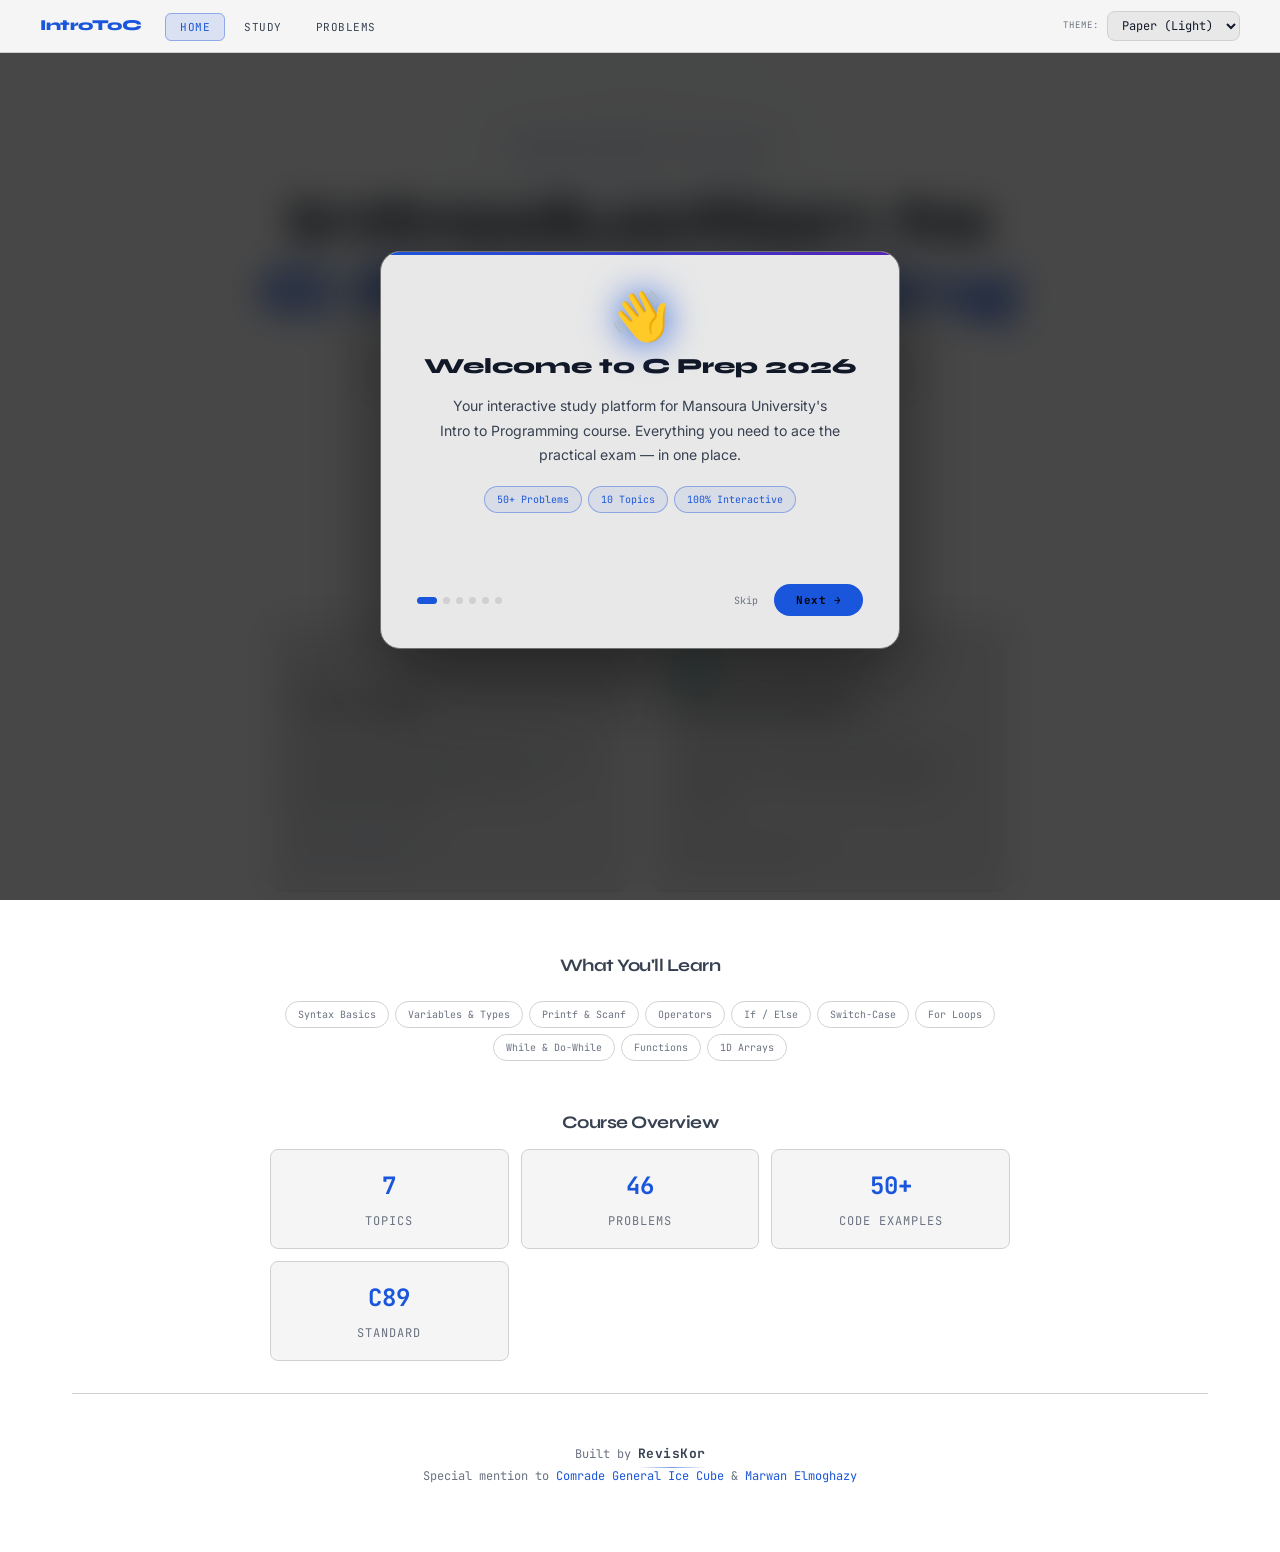
==== commit 19966dd2: "Add new explanations, Fix some bugs - feat: responsive layout, navbar fix, and new study content - A" ====
--- a/index.html
+++ b/index.html
@@ -8,6 +8,7 @@
 <link rel="preconnect" href="https://fonts.googleapis.com">
 <link rel="preconnect" href="https://fonts.gstatic.com" crossorigin>
 <link rel="stylesheet" href="css/style.css">
+<link rel="stylesheet" href="css/responsive.css">
 <script src="js/nav.js"></script>
 <style>
 /* ── HOME PAGE SPECIFIC ── */
@@ -15,6 +16,13 @@
   text-align: center;
   padding: 5rem 2rem 4rem;
   position: relative;
+}
+@media (max-width: 768px) {
+  .hero-home { padding: 3.5rem 1.25rem 3rem; }
+  .cta-grid { grid-template-columns: 1fr !important; }
+}
+@media (max-width: 480px) {
+  .hero-home { padding: 2.5rem 1rem 2rem; }
 }
 .hero-home::before {
   content: '';
@@ -42,12 +50,14 @@
   animation: fadeUp .5s ease both;
 }
 .hero-home h1 {
-  font-size: clamp(2.2rem, 6vw, 3.8rem);
+  font-size: clamp(1.6rem, 8vw, 3.8rem);
   margin-bottom: 1rem;
   animation: fadeUp .5s ease .1s both;
+  word-break: break-word;
+  overflow-wrap: break-word;
 }
 .hero-desc {
-  font-size: 1rem;
+  font-size: clamp(.85rem, 3vw, 1rem);
   color: var(--muted);
   max-width: 560px;
   margin: 0 auto 1rem;
@@ -79,7 +89,7 @@
 /* CTA Cards */
 .cta-grid {
   display: grid;
-  grid-template-columns: repeat(auto-fit, minmax(300px, 1fr));
+  grid-template-columns: repeat(auto-fit, minmax(min(300px, 100%), 1fr));
   gap: 1.25rem;
   max-width: 740px;
   margin: 0 auto 4rem;
@@ -146,6 +156,8 @@
   flex-wrap: wrap;
   gap: 6px;
   justify-content: center;
+  overflow: visible;
+  padding: 4px 2px; /* prevent border clipping on hover */
 }
 .topic-chip {
   font-family: var(--font-mono);
@@ -156,11 +168,14 @@
   color: var(--muted);
   background: transparent;
   transition: all .2s;
+  cursor: default;
+  display: inline-block; /* ensure hover area is correct */
 }
 .topic-chip:hover {
   border-color: var(--accent);
   color: var(--accent);
   background: var(--accent-dim);
+  box-shadow: 0 0 10px var(--accent-dim);
 }
 
 /* Info section */
@@ -176,7 +191,7 @@
 }
 .info-grid {
   display: grid;
-  grid-template-columns: repeat(auto-fit, minmax(180px, 1fr));
+  grid-template-columns: repeat(auto-fit, minmax(min(180px, 100%), 1fr));
   gap: 12px;
   margin-top: 1rem;
 }
@@ -290,7 +305,7 @@
 .tour-tooltip {
   position: fixed; z-index: 1000; background: var(--card);
   border: 1px solid var(--accent); border-radius: var(--r);
-  padding: 1.5rem; width: 300px;
+  padding: 1.5rem; width: min(300px, calc(100vw - 32px));
   box-shadow: 0 10px 40px rgba(0,0,0,0.5);
   transition: all 0.4s cubic-bezier(0.25, 1, 0.5, 1);
   opacity: 0; pointer-events: none;
@@ -425,9 +440,12 @@
 }
 
 @media (max-width: 480px) {
-  .ob-card { padding: 2rem 1.25rem 1.5rem; }
-  .ob-slide-title { font-size: 1.15rem; }
-  .ob-slides { min-height: 290px; }
+  .ob-card { padding: 1.75rem 1rem 1.25rem; }
+  .ob-slide-title { font-size: 1.05rem; }
+  .ob-slides { min-height: 310px; }
+  .ob-pill { font-size: 9px; padding: 3px 9px; }
+  .ob-btn { font-size: 10px; padding: 8px 16px; }
+  .ob-footer { margin-top: 1.25rem; }
 }
 </style>
 </head>
--- a/css/style.css
+++ b/css/style.css
@@ -295,6 +295,7 @@
   font-family: var(--font-body);
   min-height: 100vh;
   overflow-x: hidden;
+  max-width: 100vw;
   -webkit-font-smoothing: antialiased;
   font-size: 15px;
   line-height: 1.7;
@@ -337,7 +338,7 @@
 .navbar {
   position: sticky;
   top: 0;
-  z-index: 100;
+  z-index: 200;
   background: var(--bg2);
   backdrop-filter: blur(20px);
   -webkit-backdrop-filter: blur(20px);
@@ -351,7 +352,8 @@
   display: flex;
   align-items: center;
   height: 52px;
-  gap: 2rem;
+  gap: 1.5rem;
+  position: relative;
 }
 
 .nav-brand {
@@ -362,8 +364,17 @@
   letter-spacing: -.5px;
   white-space: nowrap;
   text-decoration: none;
+  flex-shrink: 0;
 }
 .nav-brand:hover { text-decoration: none; }
+
+/* ── collapsible wrapper ── */
+.nav-collapse {
+  display: flex;
+  align-items: center;
+  flex: 1;
+  gap: 1.5rem;
+}
 
 .nav-links {
   display: flex;
@@ -382,6 +393,7 @@
   text-decoration: none;
   transition: all .2s;
   border: 1px solid transparent;
+  white-space: nowrap;
 }
 .nav-link:hover {
   color: var(--text);
@@ -399,6 +411,7 @@
   display: flex;
   align-items: center;
   gap: 8px;
+  flex-shrink: 0;
 }
 
 .nav-theme-label {
@@ -406,6 +419,7 @@
   font-size: 9px;
   color: var(--text3);
   letter-spacing: 1px;
+  white-space: nowrap;
 }
 
 .nav-theme-select {
@@ -425,19 +439,90 @@
   box-shadow: 0 0 0 2px var(--accent-dim);
 }
 
-/* mobile nav */
-@media (max-width: 600px) {
-  .navbar { padding: 0 .75rem; }
-  .nav-inner { gap: .5rem; height: 48px; }
-  .nav-links { gap: 2px; }
-  .nav-link { font-size: 9px; padding: 4px 8px; letter-spacing: 0; }
-  .nav-theme-label { display: none; }
-  .nav-theme-select { font-size: 11px; padding: 4px 6px; }
-  .nav-right { gap: 4px; }
-}
-@media (max-width: 400px) {
-  .nav-brand { font-size: .8rem; }
-  .nav-link { padding: 4px 6px; }
+/* ── hamburger button (hidden on desktop) ── */
+.nav-hamburger {
+  display: none;
+  flex-direction: column;
+  justify-content: center;
+  gap: 5px;
+  width: 36px;
+  height: 36px;
+  padding: 6px;
+  background: transparent;
+  border: 1px solid var(--border);
+  border-radius: var(--rs);
+  cursor: pointer;
+  margin-left: auto;
+  flex-shrink: 0;
+}
+.nav-hamburger span {
+  display: block;
+  width: 100%;
+  height: 2px;
+  background: var(--text2);
+  border-radius: 2px;
+  transition: all .25s ease;
+  transform-origin: center;
+}
+/* animate to X when open */
+.nav-hamburger.open span:nth-child(1) { transform: translateY(7px) rotate(45deg); }
+.nav-hamburger.open span:nth-child(2) { opacity: 0; transform: scaleX(0); }
+.nav-hamburger.open span:nth-child(3) { transform: translateY(-7px) rotate(-45deg); }
+
+/* ── mobile nav (≤ 640px) ── */
+@media (max-width: 640px) {
+  .navbar { padding: 0 1rem; }
+  .nav-inner { height: 48px; gap: .5rem; }
+
+  /* show hamburger, hide collapse by default */
+  .nav-hamburger { display: flex; }
+
+  .nav-collapse {
+    display: none;
+    position: absolute;
+    top: 100%;
+    left: -1rem;
+    right: -1rem;
+    background: var(--bg2);
+    border-bottom: 1px solid var(--border);
+    flex-direction: column;
+    align-items: stretch;
+    gap: 0;
+    padding: .75rem 1rem 1rem;
+    box-shadow: 0 8px 24px rgba(0,0,0,.15);
+    z-index: 199;
+  }
+  .nav-collapse.open { display: flex; }
+
+  .nav-links {
+    flex-direction: column;
+    gap: 4px;
+    width: 100%;
+  }
+  .nav-link {
+    font-size: 13px;
+    padding: 10px 14px;
+    border-radius: 8px;
+    border: 1px solid transparent;
+    display: block;
+  }
+  .nav-link.active { border-color: var(--bd-ac); }
+
+  .nav-right {
+    margin-left: 0;
+    margin-top: .75rem;
+    padding-top: .75rem;
+    border-top: 1px solid var(--border);
+    width: 100%;
+    justify-content: space-between;
+  }
+  .nav-theme-label { display: block; }
+  .nav-theme-select {
+    flex: 1;
+    max-width: 200px;
+    font-size: 13px;
+    padding: 8px 10px;
+  }
 }
 
 /* ═══════════════════════════════════════════════
@@ -449,10 +534,15 @@
   max-width: 1200px;
   margin: 0 auto;
   padding: 2rem;
+  width: 100%;
+  box-sizing: border-box;
 }
 
 @media (max-width: 768px) {
   .page { padding: 1.25rem; }
+}
+@media (max-width: 480px) {
+  .page { padding: 1rem; }
 }
 
 /* ═══════════════════════════════════════════════
@@ -568,6 +658,10 @@
   font-variant-ligatures: none;
 }
 
+@media (max-width: 480px) {
+  pre { font-size: 11px; padding: 10px 12px; }
+}
+
 /* syntax highlighting */
 .kw { color: #cba6f7; font-weight: 600; }
 .fn { color: #89b4fa; }
@@ -591,6 +685,12 @@
   white-space: pre;
   tab-size: 4;
   font-variant-ligatures: none;
+  -webkit-overflow-scrolling: touch;
+  max-width: 100%;
+}
+
+@media (max-width: 480px) {
+  .cb { font-size: 11px; padding: .75rem 1rem; }
 }
 
 /* ═══════════════════════════════════════════════
@@ -1026,15 +1126,23 @@
 /* ═══════════════════════════════════════════════
    HOME PAGE MOBILE
 ═══════════════════════════════════════════════ */
+@media (max-width: 768px) {
+  .cta-grid { grid-template-columns: 1fr; max-width: 100%; }
+  .topics-preview, .info-section, .credits { max-width: 100%; }
+}
 @media (max-width: 600px) {
-  .hero-home { padding: 3rem 1.25rem 2.5rem; }
-  .cta-grid { grid-template-columns: 1fr; margin-bottom: 2.5rem; }
+  .hero-home { padding: 2.5rem 1rem 2rem; }
+  .cta-grid { grid-template-columns: 1fr; margin-bottom: 2rem; }
   .info-grid { grid-template-columns: repeat(2, 1fr); }
-  .hero-meta { gap: 1rem; }
+  .hero-meta { gap: .75rem; font-size: 10px; }
+  .hero-meta .num-hl { font-size: 1rem; }
   .topic-chips { gap: 4px; }
   .topic-chip { font-size: 9px; padding: 3px 10px; }
+  .cta-card { padding: 1.5rem 1.25rem; }
 }
 @media (max-width: 400px) {
+  .hero-home { padding: 2rem .75rem 1.5rem; }
   .info-grid { grid-template-columns: 1fr 1fr; }
-  .cta-card { padding: 1.5rem 1.25rem; }
-}
+  .cta-card { padding: 1.25rem 1rem; }
+  .hero-meta { flex-direction: column; gap: .5rem; align-items: center; }
+}
--- a/css/responsive.css
+++ b/css/responsive.css
@@ -0,0 +1,285 @@
+/* ═══════════════════════════════════════════════
+   RESPONSIVE.CSS — Universal mobile fixes
+   Loaded on every page after style.css.
+   Covers all screen sizes from 320px upward.
+═══════════════════════════════════════════════ */
+
+/* ── 1. HARD OVERFLOW PREVENTION ──────────────
+   Stops any element from ever causing horizontal
+   scroll on the page. Everything scrolls within
+   its own container instead.
+─────────────────────────────────────────────── */
+html {
+  overflow-x: clip; /* clip instead of hidden — doesn't create a stacking context */
+}
+body {
+  overflow-x: hidden;
+  max-width: 100%;
+}
+
+/* Block-level elements respect the viewport width — not inline elements */
+img, video, iframe, embed, object,
+div, section, article, aside, header, footer, nav, main,
+table, figure, pre, blockquote {
+  max-width: 100%;
+  box-sizing: border-box;
+}
+
+/* Images and media never overflow */
+img, video, iframe, embed, object {
+  height: auto;
+}
+
+/* ── 2. FLUID TYPOGRAPHY ──────────────────────
+   Replace all fixed px heading sizes with clamp()
+   so they scale smoothly across every screen.
+─────────────────────────────────────────────── */
+
+/* study.html hero h1 (was fixed 42px stepping down) */
+.hero h1 {
+  font-size: clamp(1.4rem, 5vw, 2.6rem) !important;
+}
+
+/* study section headers */
+.section-header h2 {
+  font-size: clamp(1.1rem, 3.5vw, 1.6rem);
+}
+
+/* problems header */
+.prob-header h1 {
+  font-size: clamp(1.1rem, 4vw, 1.6rem) !important;
+}
+   All interactive elements meet the 44×44px
+   minimum recommended touch target size.
+─────────────────────────────────────────────── */
+@media (max-width: 768px) {
+  .nav-link,
+  .filter-btn,
+  .m-nav,
+  .m-close,
+  .qr-learn,
+  .qr-open,
+  .loop-tab,
+  .ctab,
+  .ob-btn,
+  .ob-skip,
+  .btn,
+  .reset-btn,
+  .clear-btn,
+  .cp-btn,
+  .learn-btn {
+    min-height: 44px;
+    display: inline-flex;
+    align-items: center;
+    justify-content: center;
+  }
+
+  /* modal nav buttons — bigger on mobile */
+  .m-nav {
+    font-size: 11px;
+    padding: 0 14px;
+  }
+  .m-close {
+    width: 44px;
+    height: 44px;
+    font-size: 16px;
+  }
+}
+
+/* ── 4. PROBLEMS PAGE ─────────────────────────
+   Fix toolbar, modal, and progress bar on small
+   screens. All paddings use clamp() or min().
+─────────────────────────────────────────────── */
+
+/* Uniform padding using clamp — works at any width */
+.prob-header,
+.toolbar,
+.prog-wrap,
+.results-meta,
+.q-list {
+  padding-left: clamp(10px, 4vw, 44px);
+  padding-right: clamp(10px, 4vw, 44px);
+}
+
+/* Toolbar sticky top matches navbar height */
+.toolbar { top: 52px; }
+@media (max-width: 640px) { .toolbar { top: 48px; } }
+
+/* Toolbar top row always wraps cleanly */
+.toolbar-top {
+  flex-wrap: wrap;
+  gap: 8px;
+}
+.search-wrap { flex: 1 1 160px; max-width: 100%; }
+.mode-toggle-wrap { flex-shrink: 0; }
+
+/* Filter buttons wrap and shrink */
+.filter-row { flex-wrap: wrap; gap: 6px; }
+.filter-btn { white-space: nowrap; }
+
+/* Progress bar row */
+.prog-inner { flex-wrap: wrap; gap: 8px; }
+.prog-text { min-width: 0; }
+
+/* Question rows */
+.q-row { flex-wrap: wrap; }
+.qr-main { min-width: 0; flex: 1 1 120px; }
+.qr-actions { flex-shrink: 0; }
+
+/* Modal — full screen on mobile, proper sizing on desktop */
+@media (max-width: 640px) {
+  .modal {
+    border-radius: 0;
+    min-height: 100dvh; /* dynamic viewport height — avoids browser chrome overlap */
+  }
+  .m-hdr {
+    padding: 10px 12px;
+    flex-wrap: wrap;
+    gap: 6px;
+  }
+  .m-title {
+    width: 100%;
+    order: -1;
+    font-size: .88rem;
+    line-height: 1.4;
+  }
+  .m-body { flex-direction: column; overflow: visible; }
+  .m-left { border-right: none; border-bottom: 1px solid var(--border); overflow: visible; }
+  .m-right { width: 100%; min-height: 0; }
+  .m-foot { padding: 10px 12px; flex-wrap: wrap; }
+  /* hide keyboard hint on small screens */
+  .m-foot > span:last-child { display: none; }
+
+  /* code display — smaller font, still scrollable */
+  .code-display { padding: 10px 12px; }
+  .code-display pre { font-size: 11px; line-height: 1.7; }
+
+  /* breakdown grid stacks */
+  .bk { grid-template-columns: 1fr; }
+  .bk-code { border-right: none; border-bottom: 1px solid var(--border); }
+
+  /* notes textarea */
+  .notes-ta { height: 72px; font-size: 11px; }
+
+  /* tryit */
+  .ti-input, .ti-select { font-size: 12px; }
+  .ti-terminal { font-size: 11px; }
+}
+
+/* ── 5. STUDY PAGE ────────────────────────────
+   Fix hero mode-toggle, section padding, and
+   interactive demos on small screens.
+─────────────────────────────────────────────── */
+
+/* Section padding — fluid */
+.section {
+  padding-left: clamp(12px, 4vw, 48px);
+  padding-right: clamp(12px, 4vw, 48px);
+}
+.hero {
+  padding-left: clamp(12px, 4vw, 48px);
+  padding-right: clamp(12px, 4vw, 48px);
+}
+
+/* Mode toggle: absolute on desktop, inline on mobile */
+@media (max-width: 768px) {
+  .mode-toggle {
+    position: static !important;
+    margin-bottom: 14px;
+    display: inline-flex;
+  }
+  /* remove the padding-right workaround no longer needed */
+  .hero h1, .hero p, .eyebrow { padding-right: 0 !important; }
+}
+
+/* Scope boxes — prevent overflow on tiny screens */
+.scope-box { overflow: hidden; }
+#scope-boxes { overflow-x: auto; -webkit-overflow-scrolling: touch; }
+
+/* Calc widget — fluid widths */
+@media (max-width: 480px) {
+  .calc-wrap { max-width: 100%; }
+  .calc-input, .calc-input-b { width: 52px; font-size: 14px; padding: 8px 4px; }
+  .calc-op { padding: 8px 8px; font-size: 14px; }
+  .calc-eq { padding: 8px 6px; }
+  .calc-res { font-size: 16px; }
+}
+
+/* Loop controls — wrap on small screens */
+.loop-ctrls { flex-wrap: wrap; }
+.loop-spd { flex: 1 1 100%; }
+
+/* Array inspector — fluid slot widths */
+@media (max-width: 360px) {
+  .arr-slot { width: 36px; }
+  .arr-box { font-size: 10px; height: 32px; }
+  .mat-cell { width: 30px; height: 28px; font-size: 10px; }
+  .mat-ch { width: 30px; }
+}
+
+/* ── 6. HOME PAGE ─────────────────────────────
+   Fluid padding and grid on index.html.
+─────────────────────────────────────────────── */
+.hero-home {
+  padding-left: clamp(1rem, 5vw, 2rem);
+  padding-right: clamp(1rem, 5vw, 2rem);
+}
+
+/* CTA and info grids — always single column below 480px */
+@media (max-width: 480px) {
+  .cta-grid { grid-template-columns: 1fr !important; gap: 1rem; }
+  .info-grid { grid-template-columns: 1fr 1fr !important; }
+  .hero-meta { flex-direction: column; gap: .5rem; align-items: center; }
+  .cta-card { padding: 1.25rem 1rem; }
+}
+
+/* ── 7. ONBOARDING OVERLAY ────────────────────
+   Ensure the ob-card never overflows on any phone.
+─────────────────────────────────────────────── */
+.ob-overlay { padding: clamp(8px, 3vw, 16px); }
+.ob-card {
+  padding: clamp(1.25rem, 5vw, 2.5rem) clamp(1rem, 4vw, 2.25rem) clamp(1rem, 4vw, 2rem);
+  max-width: min(520px, 100%);
+}
+.ob-slide-title { font-size: clamp(.95rem, 4vw, 1.35rem); }
+.ob-slide-desc { font-size: clamp(.78rem, 2.5vw, .88rem); }
+.ob-pills { gap: 4px; }
+.ob-pill { font-size: clamp(8px, 2vw, 10px); padding: 3px 10px; }
+
+/* ── 8. DEMO BOXES ────────────────────────────
+   Fluid padding on all .demo containers.
+─────────────────────────────────────────────── */
+.demo {
+  padding: clamp(.75rem, 3vw, 1.25rem);
+  overflow-x: auto;
+}
+
+/* ── 9. CODE BLOCKS ───────────────────────────
+   Ensure all code blocks scroll horizontally
+   and never push the page wider.
+─────────────────────────────────────────────── */
+.cb, pre, .code-display pre, .out-txt, .ti-terminal {
+  overflow-x: auto;
+  -webkit-overflow-scrolling: touch;
+  word-break: normal;
+  overflow-wrap: normal;
+  white-space: pre;
+  max-width: 100%;
+}
+
+/* ── 10. TABLES ───────────────────────────────
+   All tables scroll horizontally on mobile.
+─────────────────────────────────────────────── */
+.dtable, .data-table {
+  display: block;
+  overflow-x: auto;
+  -webkit-overflow-scrolling: touch;
+  max-width: 100%;
+}
+
+/* ── 11. FOOTER ───────────────────────────────
+   Fluid footer padding.
+─────────────────────────────────────────────── */
+.footer {
+  padding: clamp(1.5rem, 5vw, 3rem) clamp(1rem, 4vw, 2rem) clamp(1rem, 4vw, 2rem);
+}
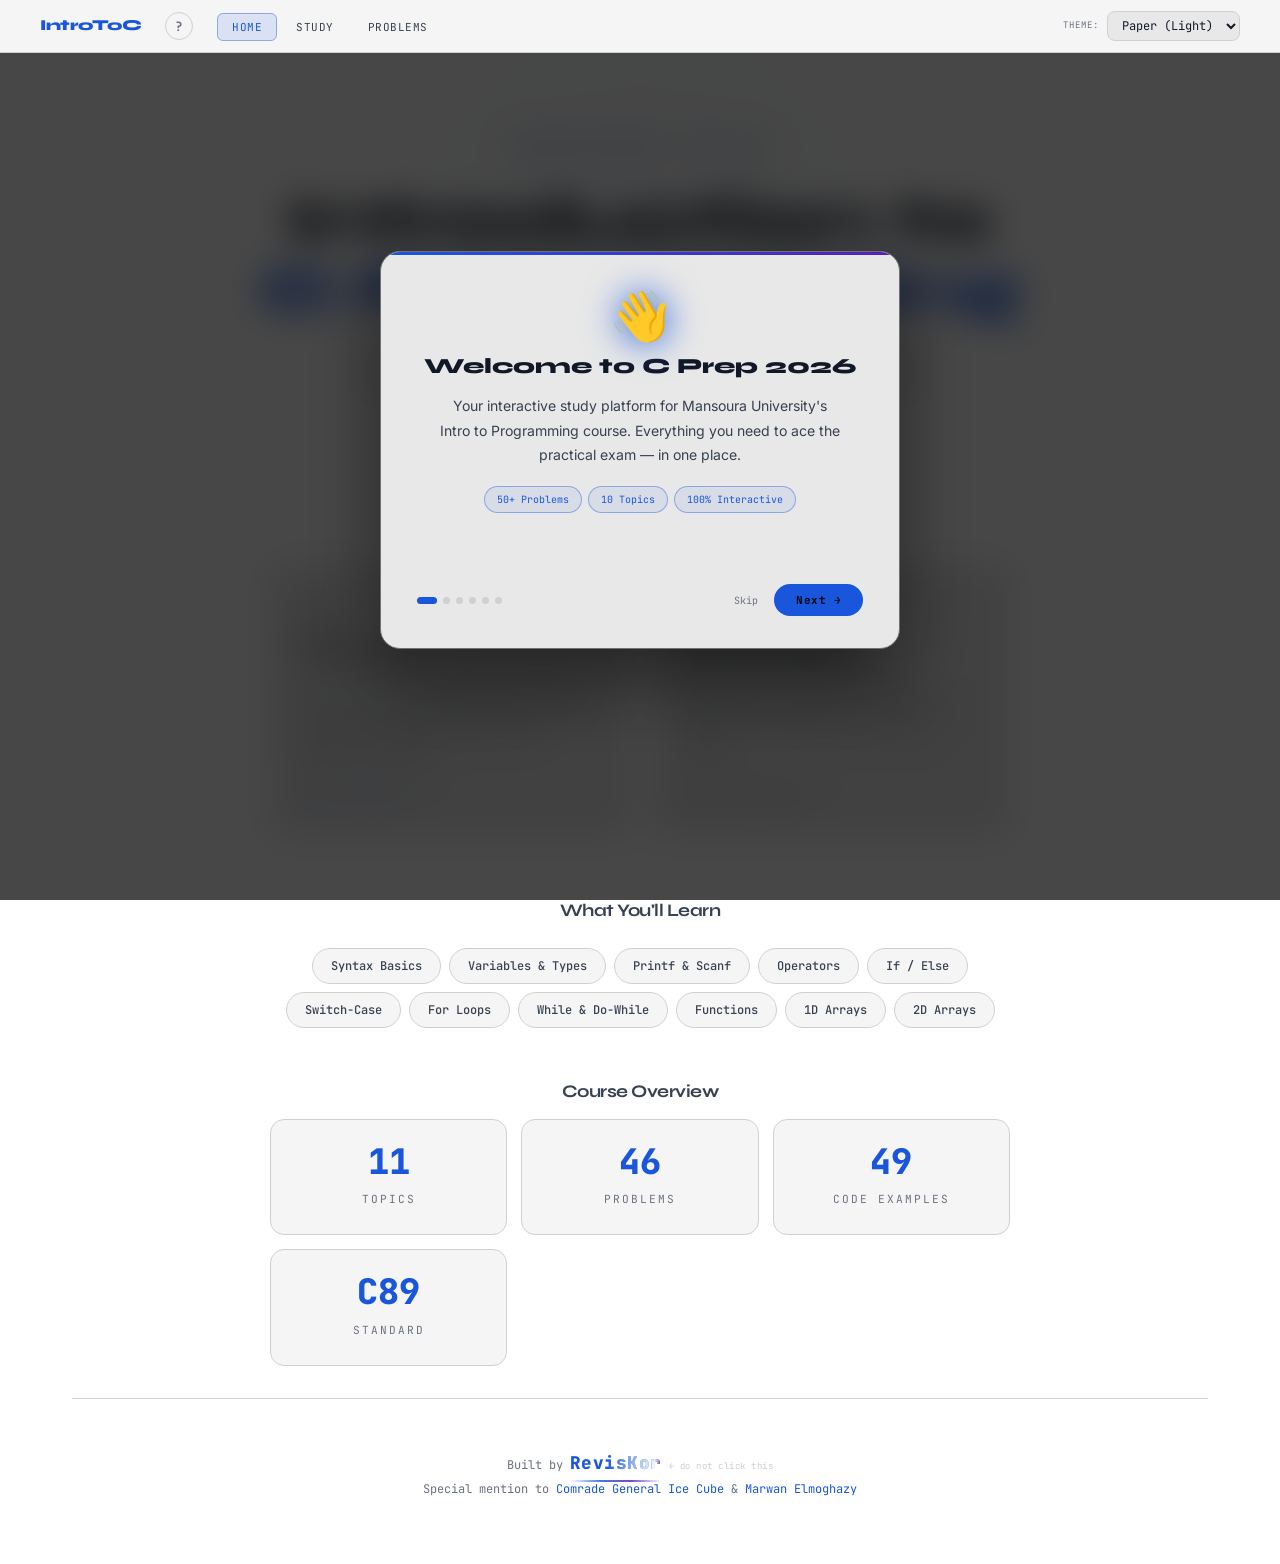
==== commit 2ed87ba8: "feat: content, polish, easter egg, and completion celebration feat: content, polish, easter egg, and" ====
--- a/index.html
+++ b/index.html
@@ -60,30 +60,9 @@
   font-size: clamp(.85rem, 3vw, 1rem);
   color: var(--muted);
   max-width: 560px;
-  margin: 0 auto 1rem;
+  margin: 0 auto 2.5rem;
   line-height: 1.8;
   animation: fadeUp .5s ease .2s both;
-}
-.hero-meta {
-  font-family: var(--font-mono);
-  font-size: 11px;
-  color: var(--muted);
-  display: flex;
-  justify-content: center;
-  gap: 2rem;
-  flex-wrap: wrap;
-  margin-bottom: 3rem;
-  animation: fadeUp .5s ease .25s both;
-}
-.hero-meta span {
-  display: flex;
-  align-items: center;
-  gap: 6px;
-}
-.hero-meta .num-hl {
-  color: var(--accent);
-  font-weight: 700;
-  font-size: 1.1rem;
 }
 
 /* CTA Cards */
@@ -154,28 +133,30 @@
 .topic-chips {
   display: flex;
   flex-wrap: wrap;
-  gap: 6px;
+  gap: 8px;
   justify-content: center;
   overflow: visible;
-  padding: 4px 2px; /* prevent border clipping on hover */
+  padding: 6px 4px;
 }
 .topic-chip {
   font-family: var(--font-mono);
-  font-size: 10px;
-  padding: 4px 12px;
-  border-radius: 20px;
+  font-size: 12px;
+  padding: 7px 18px;
+  border-radius: 24px;
   border: 1px solid var(--border);
-  color: var(--muted);
-  background: transparent;
-  transition: all .2s;
+  color: var(--text2);
+  background: var(--bg2);
+  transition: all .22s cubic-bezier(.22,.61,.36,1);
   cursor: default;
-  display: inline-block; /* ensure hover area is correct */
+  display: inline-block;
+  font-weight: 500;
 }
 .topic-chip:hover {
   border-color: var(--accent);
   color: var(--accent);
   background: var(--accent-dim);
-  box-shadow: 0 0 10px var(--accent-dim);
+  box-shadow: 0 0 16px var(--accent-dim), 0 2px 8px rgba(0,0,0,.08);
+  transform: translateY(-2px) scale(1.04);
 }
 
 /* Info section */
@@ -192,27 +173,35 @@
 .info-grid {
   display: grid;
   grid-template-columns: repeat(auto-fit, minmax(min(180px, 100%), 1fr));
-  gap: 12px;
+  gap: 14px;
   margin-top: 1rem;
 }
 .info-item {
   background: var(--bg2);
   border: 1px solid var(--border);
-  border-radius: var(--rs);
-  padding: 1rem;
+  border-radius: var(--r);
+  padding: 1.5rem 1rem;
+  transition: transform .22s cubic-bezier(.22,.61,.36,1), border-color .22s, box-shadow .22s;
+}
+.info-item:hover {
+  transform: translateY(-3px);
+  border-color: var(--bd-ac);
+  box-shadow: 0 0 24px var(--bg-ac);
 }
 .info-item .info-num {
   font-family: var(--font-mono);
-  font-size: 1.5rem;
-  font-weight: 700;
+  font-size: 2.2rem;
+  font-weight: 800;
   color: var(--accent);
   display: block;
+  line-height: 1;
+  margin-bottom: 6px;
 }
 .info-item .info-label {
-  font-size: .75rem;
+  font-size: .7rem;
   color: var(--muted);
   font-family: var(--font-mono);
-  letter-spacing: 1px;
+  letter-spacing: 2px;
   text-transform: uppercase;
 }
 
@@ -233,59 +222,113 @@
 .credits-inner strong { color: var(--text2); font-weight: 600; }
 .credits-inner .mention { color: var(--accent); }
 
-/* ── RevisKor name animation ── */
+/* ── RevisKor name — continuous shimmer + pulse ── */
 .name-reviskor {
   display: inline-block;
-  font-weight: 700;
-  font-size: 13px;
+  font-weight: 800;
+  font-size: 1.1rem;
   letter-spacing: .5px;
   position: relative;
   cursor: default;
-  /* shimmer gradient that slides across */
+  color: var(--accent);
+}
+/* Continuous shimmer on ::before */
+.name-reviskor::before {
+  content: 'RevisKor';
+  position: absolute;
+  inset: 0;
   background: linear-gradient(
-    90deg,
-    var(--text2)   0%,
-    var(--text2)  30%,
-    var(--accent) 45%,
-    #fff          50%,
-    var(--accent) 55%,
-    var(--text2)  70%,
-    var(--text2) 100%
+    100deg,
+    transparent          0%,
+    transparent         25%,
+    rgba(255,255,255,.0) 35%,
+    rgba(255,255,255,.95) 48%,
+    var(--accent2)       50%,
+    rgba(255,255,255,.95) 52%,
+    rgba(255,255,255,.0) 62%,
+    transparent         75%,
+    transparent        100%
   );
-  background-size: 250% auto;
+  background-size: 400% auto;
   -webkit-background-clip: text;
   background-clip: text;
   -webkit-text-fill-color: transparent;
-  animation: nameShimmer 3s ease 1.2s both;
-}
+  /* play once on load, then loop every 4s */
+  animation: nameShimmer 1.8s ease 1.2s both, nameShimmerLoop 4s ease 3.2s infinite;
+  pointer-events: none;
+}
+/* Underline that draws in then pulses */
 .name-reviskor::after {
   content: '';
   position: absolute;
-  left: 0; bottom: -2px;
-  width: 100%; height: 1px;
-  background: linear-gradient(90deg, transparent, var(--accent), transparent);
+  left: 0; bottom: -3px;
+  width: 100%; height: 2px;
+  background: linear-gradient(90deg, transparent, var(--accent), var(--accent2), transparent);
+  border-radius: 2px;
   transform: scaleX(0);
   transform-origin: left;
-  animation: nameUnderline 3s ease 1.2s both;
-}
-.name-reviskor:hover,
-.name-reviskor:active {
-  animation: nameShimmer 1.4s ease forwards;
-}
-.name-reviskor:hover::after,
-.name-reviskor:active::after {
-  animation: nameUnderline 1.4s ease forwards;
-}
+  animation: nameUnderline 1.8s ease 1.2s both, nameUnderlinePulse 3s ease 3.2s infinite;
+}
+/* Hover: faster shimmer */
+.name-reviskor:hover::before { animation: nameShimmerFast .7s ease forwards; }
+.name-reviskor:hover::after  { animation: nameUnderlineGlow .7s ease forwards; }
 
 @keyframes nameShimmer {
   0%   { background-position: 200% center; }
-  100% { background-position: -50% center; }
+  100% { background-position: -100% center; }
+}
+@keyframes nameShimmerLoop {
+  0%   { background-position: 200% center; }
+  60%  { background-position: -100% center; }
+  100% { background-position: -100% center; }
+}
+@keyframes nameShimmerFast {
+  0%   { background-position: 200% center; }
+  100% { background-position: -100% center; }
 }
 @keyframes nameUnderline {
   0%   { transform: scaleX(0); opacity: 0; }
-  30%  { opacity: 1; }
-  60%  { transform: scaleX(1); }
-  100% { transform: scaleX(1); opacity: .6; }
+  20%  { opacity: 1; }
+  70%  { transform: scaleX(1); }
+  100% { transform: scaleX(1); opacity: .8; }
+}
+@keyframes nameUnderlinePulse {
+  0%   { opacity: .8; box-shadow: none; }
+  50%  { opacity: 1;  box-shadow: 0 0 8px var(--accent); }
+  100% { opacity: .8; box-shadow: none; }
+}
+@keyframes nameUnderlineGlow {
+  0%   { transform: scaleX(1); opacity: .8; }
+  50%  { opacity: 1; box-shadow: 0 0 14px var(--accent); }
+  100% { transform: scaleX(1); opacity: 1; box-shadow: 0 0 10px var(--accent); }
+}
+
+/* ── Easter egg hint text ── */
+.egg-hint {
+  font-family: var(--font-mono);
+  font-size: 9px;
+  color: var(--muted);
+  opacity: .35;
+  cursor: pointer;
+  transition: opacity .2s, color .2s;
+  user-select: none;
+  letter-spacing: .5px;
+}
+.egg-hint:hover { opacity: .7; color: var(--accent); }
+/* name-reviskor gets a pointer when egg is available */
+.name-reviskor { cursor: pointer; }
+
+/* ── Info number counter animation ── */
+.info-num {
+  display: block;
+  transition: transform .15s ease;
+}
+.info-num.counting {
+  animation: numPop .12s ease;
+}
+@keyframes numPop {
+  0%   { transform: scale(1.18); color: var(--accent2); }
+  100% { transform: scale(1);    color: var(--accent); }
 }
 
 /* Guided Tour Modal */
@@ -439,14 +482,98 @@
   color: #fff;
 }
 
-@media (max-width: 480px) {
-  .ob-card { padding: 1.75rem 1rem 1.25rem; }
-  .ob-slide-title { font-size: 1.05rem; }
-  .ob-slides { min-height: 310px; }
-  .ob-pill { font-size: 9px; padding: 3px 9px; }
-  .ob-btn { font-size: 10px; padding: 8px 16px; }
-  .ob-footer { margin-top: 1.25rem; }
-}
+/* ── EASTER EGG — Terminal ── */
+#egg-terminal {
+  display: none;
+  position: fixed;
+  inset: 0;
+  z-index: 9999;
+  background: rgba(0,0,0,.94);
+  backdrop-filter: blur(16px);
+  -webkit-backdrop-filter: blur(16px);
+  align-items: center;
+  justify-content: center;
+  padding: 16px;
+}
+#egg-terminal.active { display: flex; }
+.egg-window {
+  background: #0a0e14;
+  border: 1px solid #21262d;
+  border-radius: 14px;
+  width: 100%;
+  max-width: 620px;
+  box-shadow:
+    0 0 0 1px #30363d,
+    0 0 60px rgba(63,185,80,.12),
+    0 32px 80px rgba(0,0,0,.7);
+  overflow: hidden;
+  animation: eggSlideIn .38s cubic-bezier(.22,.61,.36,1) both;
+}
+@keyframes eggSlideIn {
+  from { opacity: 0; transform: scale(.94) translateY(18px); }
+  to   { opacity: 1; transform: scale(1)   translateY(0); }
+}
+.egg-titlebar {
+  background: #161b22;
+  padding: 11px 16px;
+  display: flex;
+  align-items: center;
+  gap: 7px;
+  border-bottom: 1px solid #21262d;
+}
+.egg-dot { width: 12px; height: 12px; border-radius: 50%; flex-shrink: 0; }
+.egg-dot-r { background: #ff5f57; }
+.egg-dot-y { background: #febc2e; }
+.egg-dot-g { background: #28c840; }
+.egg-title {
+  font-family: 'JetBrains Mono', 'Courier New', monospace;
+  font-size: 11px;
+  color: #6e7681;
+  margin-left: 4px;
+  flex: 1;
+  text-align: center;
+  letter-spacing: .03em;
+}
+.egg-close-btn {
+  background: none; border: none; color: #6e7681;
+  cursor: pointer; font-size: 15px; padding: 0 2px;
+  line-height: 1; transition: color .15s; flex-shrink: 0;
+}
+.egg-close-btn:hover { color: #e6edf3; }
+.egg-body {
+  padding: 18px 20px 22px;
+  font-family: 'JetBrains Mono', 'Courier New', monospace;
+  font-size: 12.5px;
+  line-height: 1.85;
+  color: #c9d1d9;
+  min-height: 240px;
+  max-height: 72vh;
+  overflow-y: auto;
+  overflow-x: hidden;
+  white-space: pre-wrap;
+  word-break: break-word;
+}
+.egg-body::-webkit-scrollbar { width: 4px; }
+.egg-body::-webkit-scrollbar-thumb { background: #30363d; border-radius: 2px; }
+.egg-line { display: block; white-space: pre-wrap; word-break: break-word; }
+.egg-line.dim    { color: #6e7681; }
+.egg-line.green  { color: #3fb950; }
+.egg-line.cyan   { color: #58a6ff; }
+.egg-line.gold   { color: #d29922; }
+.egg-line.red    { color: #f85149; }
+.egg-line.bold   { color: #e6edf3; font-weight: 700; }
+.egg-line.quote  { color: #79c0ff; font-style: italic; border-left: 2px solid #1f6feb; padding-left: 10px; margin: 2px 0; }
+.egg-line.hi     { color: #3fb950; font-weight: 700; letter-spacing: .03em; }
+.egg-cursor {
+  display: inline-block;
+  width: 7px; height: 13px;
+  background: #3fb950;
+  vertical-align: middle;
+  animation: eggBlink .9s step-end infinite;
+  margin-left: 1px;
+  border-radius: 1px;
+}
+@keyframes eggBlink { 0%,100%{opacity:1} 50%{opacity:0} }
 </style>
 </head>
 <body>
@@ -461,11 +588,6 @@
     A comprehensive summary of everything we've studied this term in Intro to Programming.
     Study the concepts, practice with exam-style problems, and master C before your practical exam.
   </p>
-  <div class="hero-meta">
-    <span><span class="num-hl" id="hero-topics">10</span> Topics Covered</span>
-    <span><span class="num-hl" id="hero-probs">20</span> Practice Problems</span>
-    <span><span class="num-hl">100%</span> Interactive</span>
-  </div>
 </div>
 
 <!-- CTA CARDS -->
@@ -505,6 +627,7 @@
       <span class="topic-chip">While & Do-While</span>
       <span class="topic-chip">Functions</span>
       <span class="topic-chip">1D Arrays</span>
+      <span class="topic-chip">2D Arrays</span>
     </div>
   </div>
 
@@ -513,11 +636,11 @@
     <h3>Course Overview</h3>
     <div class="info-grid">
       <div class="info-item">
-        <span class="info-num" id="info-topics">10</span>
+        <span class="info-num" id="info-topics">11</span>
         <span class="info-label">Topics</span>
       </div>
       <div class="info-item">
-        <span class="info-num" id="info-probs">20</span>
+        <span class="info-num" id="info-probs">46</span>
         <span class="info-label">Problems</span>
       </div>
       <div class="info-item">
@@ -535,9 +658,10 @@
   <div class="footer">
     <div class="credits-inner">
       <p>
-        Built by <span class="name-reviskor">RevisKor</span><br>
+        Built by <span class="name-reviskor" id="reviskor-name">RevisKor</span>
+        <span class="egg-hint" id="egg-hint">← do not click this</span><br>
         Special mention to <span class="mention">Comrade General Ice Cube</span>
-        & <span class="mention">Marwan Elmoghazy</span>
+        &amp; <span class="mention">Marwan Elmoghazy</span>
       </p>
     </div>
   </div>
@@ -657,19 +781,74 @@
     </div>
   </div><!-- /ob-overlay -->
 
+<!-- ── EASTER EGG TERMINAL ── -->
+<div id="egg-terminal">
+  <div class="egg-window">
+    <div class="egg-titlebar">
+      <span class="egg-dot egg-dot-r"></span>
+      <span class="egg-dot egg-dot-y"></span>
+      <span class="egg-dot egg-dot-g"></span>
+      <span class="egg-title">reviskor@mansoura-uni ~ bash</span>
+      <button class="egg-close-btn" onclick="closeEgg()">✕</button>
+    </div>
+    <div class="egg-body" id="egg-body"></div>
+  </div>
+</div>
+
 <script src="js/problems-data.js"></script>
 <script>
 /* Dynamic Stats */
 (function(){
   if (typeof Q !== 'undefined') {
-    const topicCount = new Set(Q.map(q => q.tag)).size;
     const probCount = Q.length;
-    
-    document.getElementById('hero-topics').textContent = topicCount;
-    document.getElementById('hero-probs').textContent = probCount;
-    document.getElementById('info-topics').textContent = topicCount;
     document.getElementById('info-probs').textContent = probCount;
   }
+  /* Topics is always 11 — matches the study guide sections */
+  document.getElementById('info-topics').textContent = '11';
+})();
+
+/* ── Counter animation ── */
+function animateCounter(el, target, suffix) {
+  const isNum = !isNaN(parseInt(target));
+  if (!isNum) return; // skip non-numeric like "C89" or "50+"
+  const end = parseInt(target);
+  const dur = 900;
+  const start = performance.now();
+  function step(now) {
+    const p = Math.min((now - start) / dur, 1);
+    // ease out cubic
+    const ease = 1 - Math.pow(1 - p, 3);
+    const val = Math.round(ease * end);
+    el.textContent = val + (suffix || '');
+    el.classList.add('counting');
+    setTimeout(() => el.classList.remove('counting'), 130);
+    if (p < 1) requestAnimationFrame(step);
+    else el.textContent = target; // set exact final value
+  }
+  requestAnimationFrame(step);
+}
+
+// Trigger counters when the stats section scrolls into view
+(function() {
+  const items = document.querySelectorAll('.info-num');
+  const targets = Array.from(items).map(el => el.textContent.trim());
+  let fired = false;
+  const obs = new IntersectionObserver(entries => {
+    if (fired) return;
+    entries.forEach(e => {
+      if (e.isIntersecting) {
+        fired = true;
+        items.forEach((el, i) => {
+          const raw = targets[i];
+          const hasSuffix = raw.endsWith('+');
+          const num = hasSuffix ? raw.slice(0, -1) : raw;
+          setTimeout(() => animateCounter(el, raw, ''), i * 120);
+        });
+      }
+    });
+  }, { threshold: 0.4 });
+  const section = document.querySelector('.info-section');
+  if (section) obs.observe(section);
 })();
 </script>
 <script>
@@ -735,15 +914,155 @@
   if (e.key === 'ArrowLeft' && obStep > 0) obGoTo(obStep - 1);
   if (e.key === 'Escape') obEnd();
 });
-
 /* init */
 (function () {
   obRenderDots();
-  if (!localStorage.getItem('c_tour_seen')) {
+  const params = new URLSearchParams(window.location.search);
+  const forceTour = params.get('tour') === '1';
+  if (forceTour || !localStorage.getItem('c_tour_seen')) {
     const ov = document.getElementById('ob-overlay');
     document.body.style.overflow = 'hidden';
     setTimeout(() => ov.classList.add('active'), 300);
+    /* clean the URL without reloading */
+    if (forceTour) history.replaceState(null, '', window.location.pathname);
   }
+})();
+</script>
+<script>
+/* ── EASTER EGG — click RevisKor 5 times ── */
+(function() {
+  let clicks = 0;
+  let resetTimer = null;
+
+  /* Hint messages that change as you click */
+  const HINTS = [
+    '← do not click this',
+    '← seriously, stop',
+    '← i said don\'t',
+    '← last warning...',
+    '← oh no',
+  ];
+
+  const LINES = [
+    { cls:'dim',   txt:'[sudo] password for student: ••••••••' },
+    { cls:'dim',   txt:'Authenticating...' },
+    { cls:'',      txt:'' },
+    { cls:'red',   txt:'  ACCESS DENIED.' },
+    { cls:'red',   txt:'  Just kidding. You clicked 5 times. That takes commitment.' },
+    { cls:'',      txt:'' },
+    { cls:'green', txt:'reviskor@mansoura-uni:~$ whoami' },
+    { cls:'bold',  txt:'  a student who should probably be studying right now' },
+    { cls:'',      txt:'' },
+    { cls:'green', txt:'reviskor@mansoura-uni:~$ uptime' },
+    { cls:'dim',   txt:'  days until exam: not enough' },
+    { cls:'dim',   txt:'  coffee consumed: yes' },
+    { cls:'dim',   txt:'  panic level:     [########--] 82%' },
+    { cls:'',      txt:'' },
+    { cls:'green', txt:'reviskor@mansoura-uni:~$ cat /etc/reviskor/quote.txt' },
+    { cls:'',      txt:'' },
+    { cls:'quote', txt:'  "The compiler doesn\'t care about your feelings.' },
+    { cls:'quote', txt:'   It only cares about your semicolons.' },
+    { cls:'quote', txt:'   But I do. And I think you\'re going to be fine.' },
+    { cls:'quote', txt:'   You found a hidden terminal in a study website.' },
+    { cls:'quote', txt:'   That\'s exactly the kind of curiosity that makes' },
+    { cls:'quote', txt:'   a good programmer."' },
+    { cls:'',      txt:'' },
+    { cls:'dim',   txt:'                          — RevisKor, 3:14am' },
+    { cls:'',      txt:'' },
+    { cls:'green', txt:'reviskor@mansoura-uni:~$ ls /people-who-made-this/' },
+    { cls:'bold',  txt:'  RevisKor              built this instead of sleeping' },
+    { cls:'',      txt:'' },
+    { cls:'green', txt:'reviskor@mansoura-uni:~$ echo $ADVICE' },
+    { cls:'hi',    txt:'  Close this. Open study.html. Do the arrays section.' },
+    { cls:'hi',    txt:'  You\'ve got this. For real.' },
+    { cls:'',      txt:'' },
+    { cls:'green', txt:'reviskor@mansoura-uni:~$ exit' },
+    { cls:'dim',   txt:'logout' },
+    { cls:'dim',   txt:'[Process completed]  —  press Esc to close' },
+  ];
+
+  function typeLines(body, lines, i) {
+    if (i >= lines.length) {
+      const cur = document.createElement('span');
+      cur.className = 'egg-cursor';
+      body.appendChild(cur);
+      return;
+    }
+    const l = lines[i];
+    const span = document.createElement('span');
+    span.className = 'egg-line' + (l.cls ? ' ' + l.cls : '');
+    span.textContent = l.txt;
+    body.appendChild(span);
+    body.scrollTop = body.scrollHeight;
+    const delay = l.txt === '' ? 30
+      : l.txt.startsWith('  ') ? Math.max(20, Math.min(l.txt.length * 1.2, 80))
+      : Math.max(35, Math.min(l.txt.length * 2, 130));
+    setTimeout(() => typeLines(body, lines, i + 1), delay);
+  }
+
+  window.closeEgg = function() {
+    document.getElementById('egg-terminal').classList.remove('active');
+    document.body.style.overflow = '';
+    /* reset hint */
+    const hint = document.getElementById('egg-hint');
+    if (hint) { hint.textContent = HINTS[0]; }
+    clicks = 0;
+  };
+
+  function openEgg() {
+    const body = document.getElementById('egg-body');
+    body.innerHTML = '';
+    document.getElementById('egg-terminal').classList.add('active');
+    document.body.style.overflow = 'hidden';
+    setTimeout(() => typeLines(body, LINES, 0), 200);
+  }
+
+  /* 5-click trigger on RevisKor name */
+  function handleClick() {
+    clearTimeout(resetTimer);
+    clicks++;
+    const hint = document.getElementById('egg-hint');
+
+    if (clicks >= 5) {
+      clicks = 0;
+      if (hint) hint.textContent = HINTS[0];
+      openEgg();
+      return;
+    }
+
+    if (hint) hint.textContent = HINTS[clicks] || HINTS[HINTS.length - 1];
+
+    /* reset after 3s of no clicks */
+    resetTimer = setTimeout(() => {
+      clicks = 0;
+      if (hint) hint.textContent = HINTS[0];
+    }, 3000);
+  }
+
+  /* Also keep Konami code as a bonus */
+  const KONAMI = ['ArrowUp','ArrowUp','ArrowDown','ArrowDown',
+                  'ArrowLeft','ArrowRight','ArrowLeft','ArrowRight','b','a'];
+  let seq = [];
+
+  document.addEventListener('DOMContentLoaded', function() {
+    const name = document.getElementById('reviskor-name');
+    const hint = document.getElementById('egg-hint');
+    if (name) name.addEventListener('click', handleClick);
+    if (hint) hint.addEventListener('click', handleClick);
+  });
+
+  document.addEventListener('keydown', function(e) {
+    const ob = document.getElementById('ob-overlay');
+    if (ob && ob.classList.contains('active')) return;
+    const egg = document.getElementById('egg-terminal');
+    if (egg.classList.contains('active')) {
+      if (e.key === 'Escape') closeEgg();
+      return;
+    }
+    seq.push(e.key);
+    if (seq.length > KONAMI.length) seq.shift();
+    if (seq.join(',') === KONAMI.join(',')) { seq = []; openEgg(); }
+  });
 })();
 </script>
 </body>
--- a/css/style.css
+++ b/css/style.css
@@ -294,7 +294,7 @@
   color: var(--text);
   font-family: var(--font-body);
   min-height: 100vh;
-  overflow-x: hidden;
+  overflow-x: clip; /* clip not hidden — hidden breaks position:sticky on mobile */
   max-width: 100vw;
   -webkit-font-smoothing: antialiased;
   font-size: 15px;
@@ -336,8 +336,10 @@
    NAVBAR
 ═══════════════════════════════════════════════ */
 .navbar {
-  position: sticky;
+  position: fixed;
   top: 0;
+  left: 0;
+  right: 0;
   z-index: 200;
   background: var(--bg2);
   backdrop-filter: blur(20px);
@@ -437,6 +439,35 @@
 .nav-theme-select:focus {
   border-color: var(--accent);
   box-shadow: 0 0 0 2px var(--accent-dim);
+}
+
+/* ? tour button */
+.nav-tour-btn {
+  font-family: var(--font-mono);
+  font-size: 13px;
+  font-weight: 700;
+  width: 28px;
+  height: 28px;
+  border-radius: 50%;
+  border: 1px solid var(--border);
+  background: transparent;
+  color: var(--text3);
+  cursor: pointer;
+  display: flex;
+  align-items: center;
+  justify-content: center;
+  flex-shrink: 0;
+  transition: all .2s;
+  line-height: 1;
+}
+.nav-tour-btn:hover {
+  border-color: var(--accent);
+  color: var(--accent);
+  background: var(--accent-dim);
+  transform: scale(1.1);
+}
+@media (max-width: 640px) {
+  .nav-tour-btn { width: 26px; height: 26px; font-size: 12px; }
 }
 
 /* ── hamburger button (hidden on desktop) ── */
@@ -1134,8 +1165,6 @@
   .hero-home { padding: 2.5rem 1rem 2rem; }
   .cta-grid { grid-template-columns: 1fr; margin-bottom: 2rem; }
   .info-grid { grid-template-columns: repeat(2, 1fr); }
-  .hero-meta { gap: .75rem; font-size: 10px; }
-  .hero-meta .num-hl { font-size: 1rem; }
   .topic-chips { gap: 4px; }
   .topic-chip { font-size: 9px; padding: 3px 10px; }
   .cta-card { padding: 1.5rem 1.25rem; }
--- a/css/responsive.css
+++ b/css/responsive.css
@@ -10,10 +10,10 @@
    its own container instead.
 ─────────────────────────────────────────────── */
 html {
-  overflow-x: clip; /* clip instead of hidden — doesn't create a stacking context */
+  overflow-x: clip;
 }
 body {
-  overflow-x: hidden;
+  overflow-x: clip; /* clip not hidden — hidden breaks position:sticky */
   max-width: 100%;
 }
 
@@ -101,7 +101,7 @@
   padding-right: clamp(10px, 4vw, 44px);
 }
 
-/* Toolbar sticky top matches navbar height */
+/* Toolbar sticky top matches fixed navbar height */
 .toolbar { top: 52px; }
 @media (max-width: 640px) { .toolbar { top: 48px; } }
 
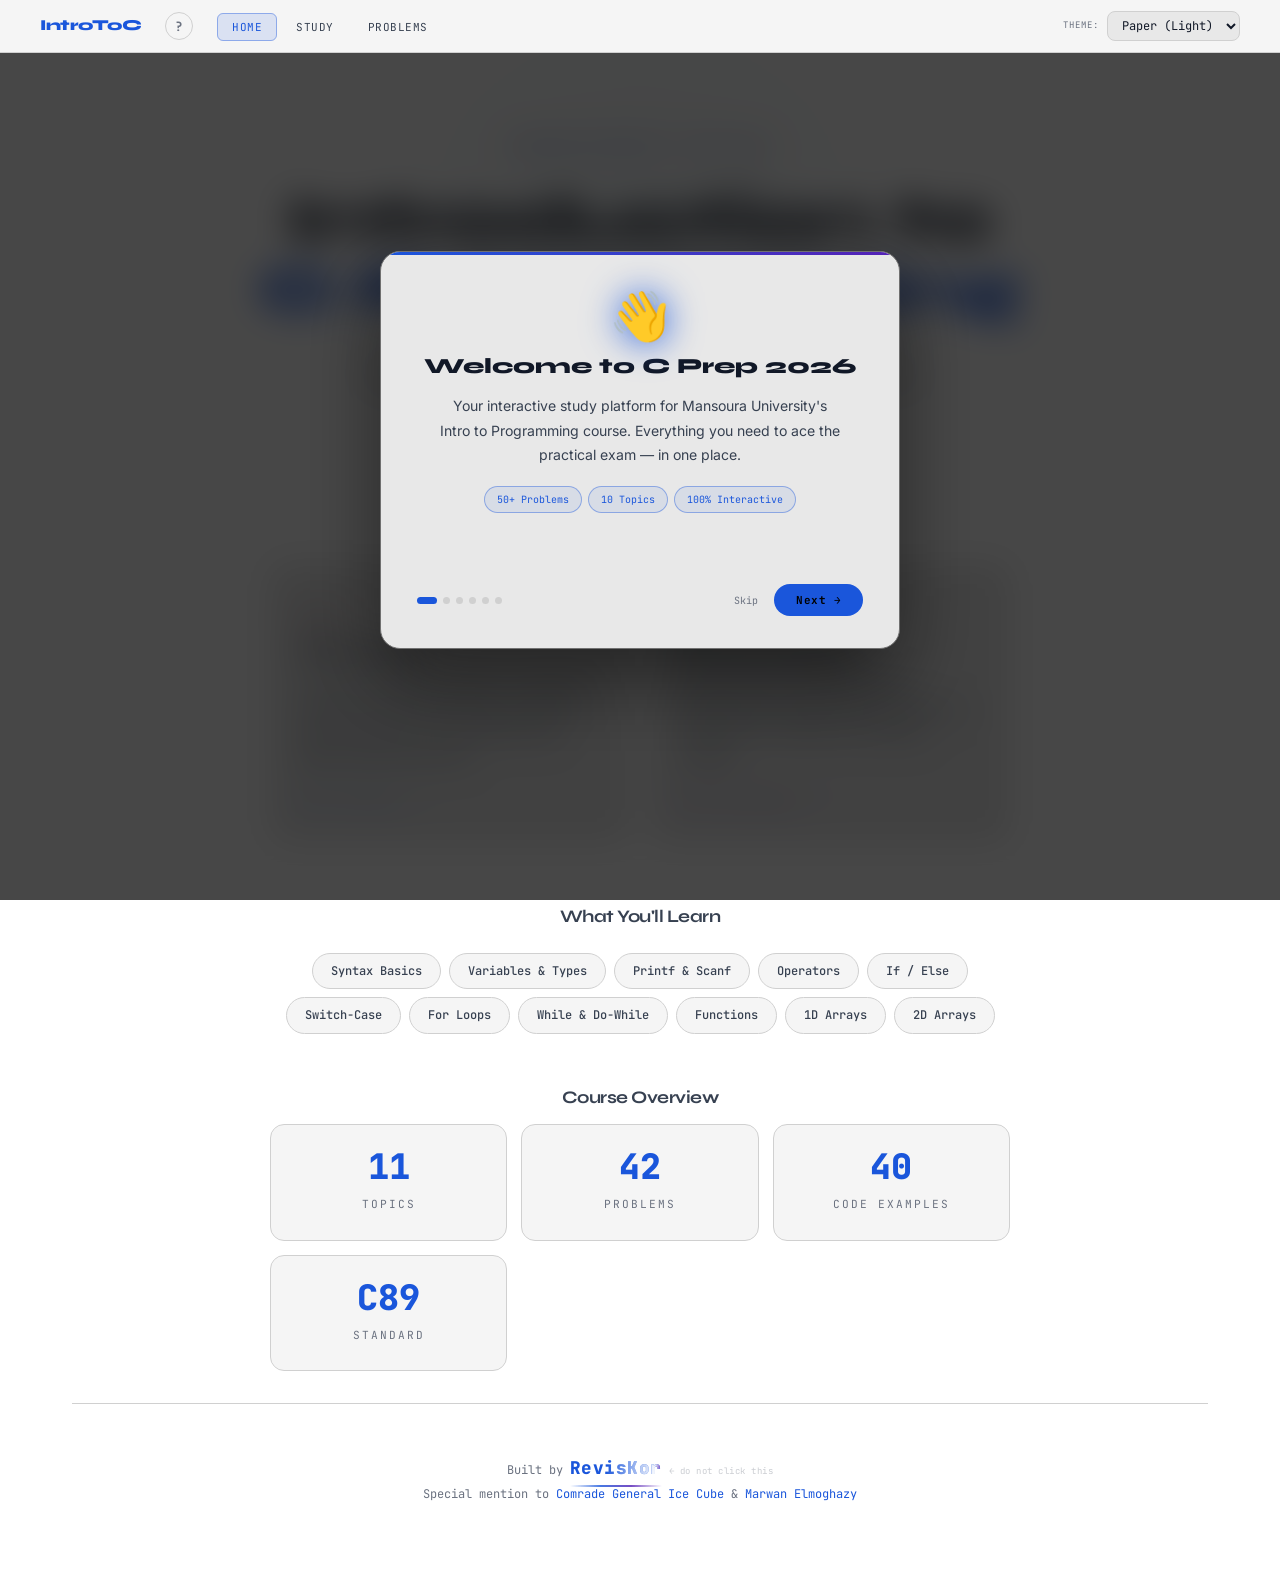
==== commit 63603be0: "Fix bug where page cards dont link well on home page" ====
--- a/index.html
+++ b/index.html
@@ -34,6 +34,7 @@
   height: 500px;
   background: radial-gradient(ellipse, rgba(136,192,208,.08) 0%, transparent 65%);
   pointer-events: none;
+  z-index: 0;
 }
 .hero-badge {
   display: inline-block;
@@ -80,17 +81,46 @@
   border-radius: var(--r);
   padding: 2rem 1.75rem;
   text-decoration: none;
+  color: var(--text);
   transition: transform .28s cubic-bezier(.22,.61,.36,1), border-color .28s, box-shadow .28s;
   display: flex;
   flex-direction: column;
   gap: 12px;
+  cursor: pointer;
+  /* always fill its grid cell — no shrinking */
+  width: 100%;
+  box-sizing: border-box;
+  /* instant tap response on mobile — no 300ms delay */
+  touch-action: manipulation;
+  -webkit-tap-highlight-color: transparent;
+  /* keep in normal flow — no compositing tricks that break hit-testing */
+  position: relative;
+  z-index: 1;
+  user-select: none;
+  -webkit-user-select: none;
+}
+.cta-card:hover,
+.cta-card:focus,
+.cta-card:active {
+  text-decoration: none;
+  color: var(--text);
+  outline: none;
 }
 .cta-card:hover {
   transform: translateY(-4px);
-  text-decoration: none;
   box-shadow: 0 0 50px var(--bg-ac);
 }
-.cta-card.study-card:hover { border-color: var(--bd-ac); }
+/* on touch devices skip the lift — just show border glow */
+@media (hover: none) {
+  .cta-card:hover { transform: none; }
+  .cta-card:active {
+    transform: scale(.98);
+    border-color: var(--bd-ac);
+    box-shadow: 0 0 20px var(--bg-ac);
+  }
+  .cta-card.problems-card:active { border-color: var(--bd-a2); }
+}
+.cta-card.study-card:hover   { border-color: var(--bd-ac); }
 .cta-card.problems-card:hover { border-color: var(--bd-a2); }
 
 .cta-icon {
@@ -98,13 +128,15 @@
   line-height: 1;
 }
 .cta-card h2 {
-  font-size: 1.15rem;
+  font-size: 1.15rem !important; /* override global h2 clamp */
   font-weight: 700;
-  color: var(--text);
+  color: var(--text) !important;
+  margin: 0;
+  letter-spacing: -.3px;
 }
 .cta-card p {
-  font-size: .85rem;
-  color: var(--muted);
+  font-size: .88rem;
+  color: var(--text2) !important;
   line-height: 1.7;
   margin: 0;
 }
@@ -113,10 +145,11 @@
   font-size: 11px;
   color: var(--accent);
   margin-top: auto;
-  padding-top: 8px;
+  padding-top: 10px;
   transition: transform .2s;
-}
-.cta-card:hover .cta-arrow { transform: translateX(4px); }
+  display: inline-block;
+}
+.cta-card:hover .cta-arrow { transform: translateX(5px); }
 .cta-card.problems-card .cta-arrow { color: var(--accent2); }
 
 /* Topics preview */
@@ -367,12 +400,17 @@
   background: rgba(0,0,0,.72);
   backdrop-filter: blur(18px);
   -webkit-backdrop-filter: blur(18px);
-  display: flex; align-items: center; justify-content: center;
+  display: none; /* completely remove from render tree when inactive */
+  align-items: center; justify-content: center;
   padding: 16px;
   opacity: 0; pointer-events: none;
   transition: opacity .35s ease;
 }
-.ob-overlay.active { opacity: 1; pointer-events: all; }
+.ob-overlay.active { 
+  display: flex; /* show in layout when active */
+  opacity: 1; 
+  pointer-events: all; 
+}
 
 .ob-card {
   background: var(--card);
@@ -593,24 +631,22 @@
 <!-- CTA CARDS -->
 <div class="page">
   <div class="cta-grid">
-    <a href="study.html" class="cta-card study-card">
+    <div class="cta-card study-card" role="link" tabindex="0" aria-label="Go to Study Guide" data-href="study.html">
       <span class="cta-icon">📖</span>
       <h2>Study Guide</h2>
       <p>
-        Learn C programming step by step - from basic syntax and variables to loops, functions, and arrays.
-        Detailed explanations with interactive examples.
+        11 topics from syntax to arrays — each with interactive demos, flowcharts, and mentor-style explanations. Click anything, drag sliders, step through loops.
       </p>
-      <span class="cta-arrow">Start learning --></span>
-    </a>
-    <a href="problems.html" class="cta-card problems-card">
+      <span class="cta-arrow">Start learning &nbsp;→</span>
+    </div>
+    <div class="cta-card problems-card" role="link" tabindex="0" aria-label="Go to Practice Problems" data-href="problems.html">
       <span class="cta-icon">🧪</span>
       <h2>Practice Problems</h2>
       <p>
-        20 exam-style C problems with deep explanations, line-by-line code breakdowns,
-        interactive "Try It" panels, and progress tracking.
+        46 exam-style C problems with full explanations, line-by-line code breakdowns, interactive Try It panels, and progress tracking.
       </p>
-      <span class="cta-arrow">Start practicing --></span>
-    </a>
+      <span class="cta-arrow">Start practicing &nbsp;→</span>
+    </div>
   </div>
 
   <!-- TOPICS PREVIEW -->
@@ -796,6 +832,39 @@
 </div>
 
 <script src="js/problems-data.js"></script>
+<script>
+/* ── CTA Card navigation — whole card is always tappable ── */
+(function () {
+  function navigate(href) { window.location.href = href; }
+
+  document.querySelectorAll('.cta-card[data-href]').forEach(function (card) {
+    var href = card.getAttribute('data-href');
+
+    // Mouse click
+    card.addEventListener('click', function () { navigate(href); });
+
+    // Keyboard: Enter or Space
+    card.addEventListener('keydown', function (e) {
+      if (e.key === 'Enter' || e.key === ' ') {
+        e.preventDefault();
+        navigate(href);
+      }
+    });
+
+    // Touch: use touchend so it fires even if the browser skips click
+    var touchMoved = false;
+    card.addEventListener('touchstart', function () { touchMoved = false; }, { passive: true });
+    card.addEventListener('touchmove',  function () { touchMoved = true;  }, { passive: true });
+    card.addEventListener('touchend',   function (e) {
+      if (!touchMoved) {
+        e.preventDefault(); // prevent ghost click
+        navigate(href);
+      }
+    });
+  });
+})();
+</script>
+
 <script>
 /* Dynamic Stats */
 (function(){
@@ -901,7 +970,10 @@
 function obEnd() {
   const ov = document.getElementById('ob-overlay');
   ov.style.opacity = '0';
-  setTimeout(() => { ov.classList.remove('active'); ov.style.opacity = ''; }, 350);
+  setTimeout(() => { 
+    ov.classList.remove('active'); 
+    ov.style.opacity = ''; 
+  }, 350);
   localStorage.setItem('c_tour_seen', 'true');
   document.body.style.overflow = '';
 }
@@ -922,7 +994,10 @@
   if (forceTour || !localStorage.getItem('c_tour_seen')) {
     const ov = document.getElementById('ob-overlay');
     document.body.style.overflow = 'hidden';
-    setTimeout(() => ov.classList.add('active'), 300);
+    // Two-step: first add .active (display:flex), then trigger opacity transition
+    ov.classList.add('active');
+    ov.style.opacity = '0';
+    setTimeout(() => { ov.style.opacity = ''; }, 50);
     /* clean the URL without reloading */
     if (forceTour) history.replaceState(null, '', window.location.pathname);
   }
--- a/css/style.css
+++ b/css/style.css
@@ -321,7 +321,10 @@
 }
 
 a { color: var(--accent); text-decoration: none; }
-a:hover { text-decoration: underline; }
+/* Only underline plain inline links — not cards, nav items, or buttons styled as links */
+a:hover:not(.cta-card):not(.nav-link):not(.nav-brand):not(.nav-item):not(.celebrate-btn-sec):not(.sidebar-link):not([class]) {
+  text-decoration: underline;
+}
 
 /* ── DISABLE LIGATURES EVERYWHERE ── */
 code, pre, .mono,
